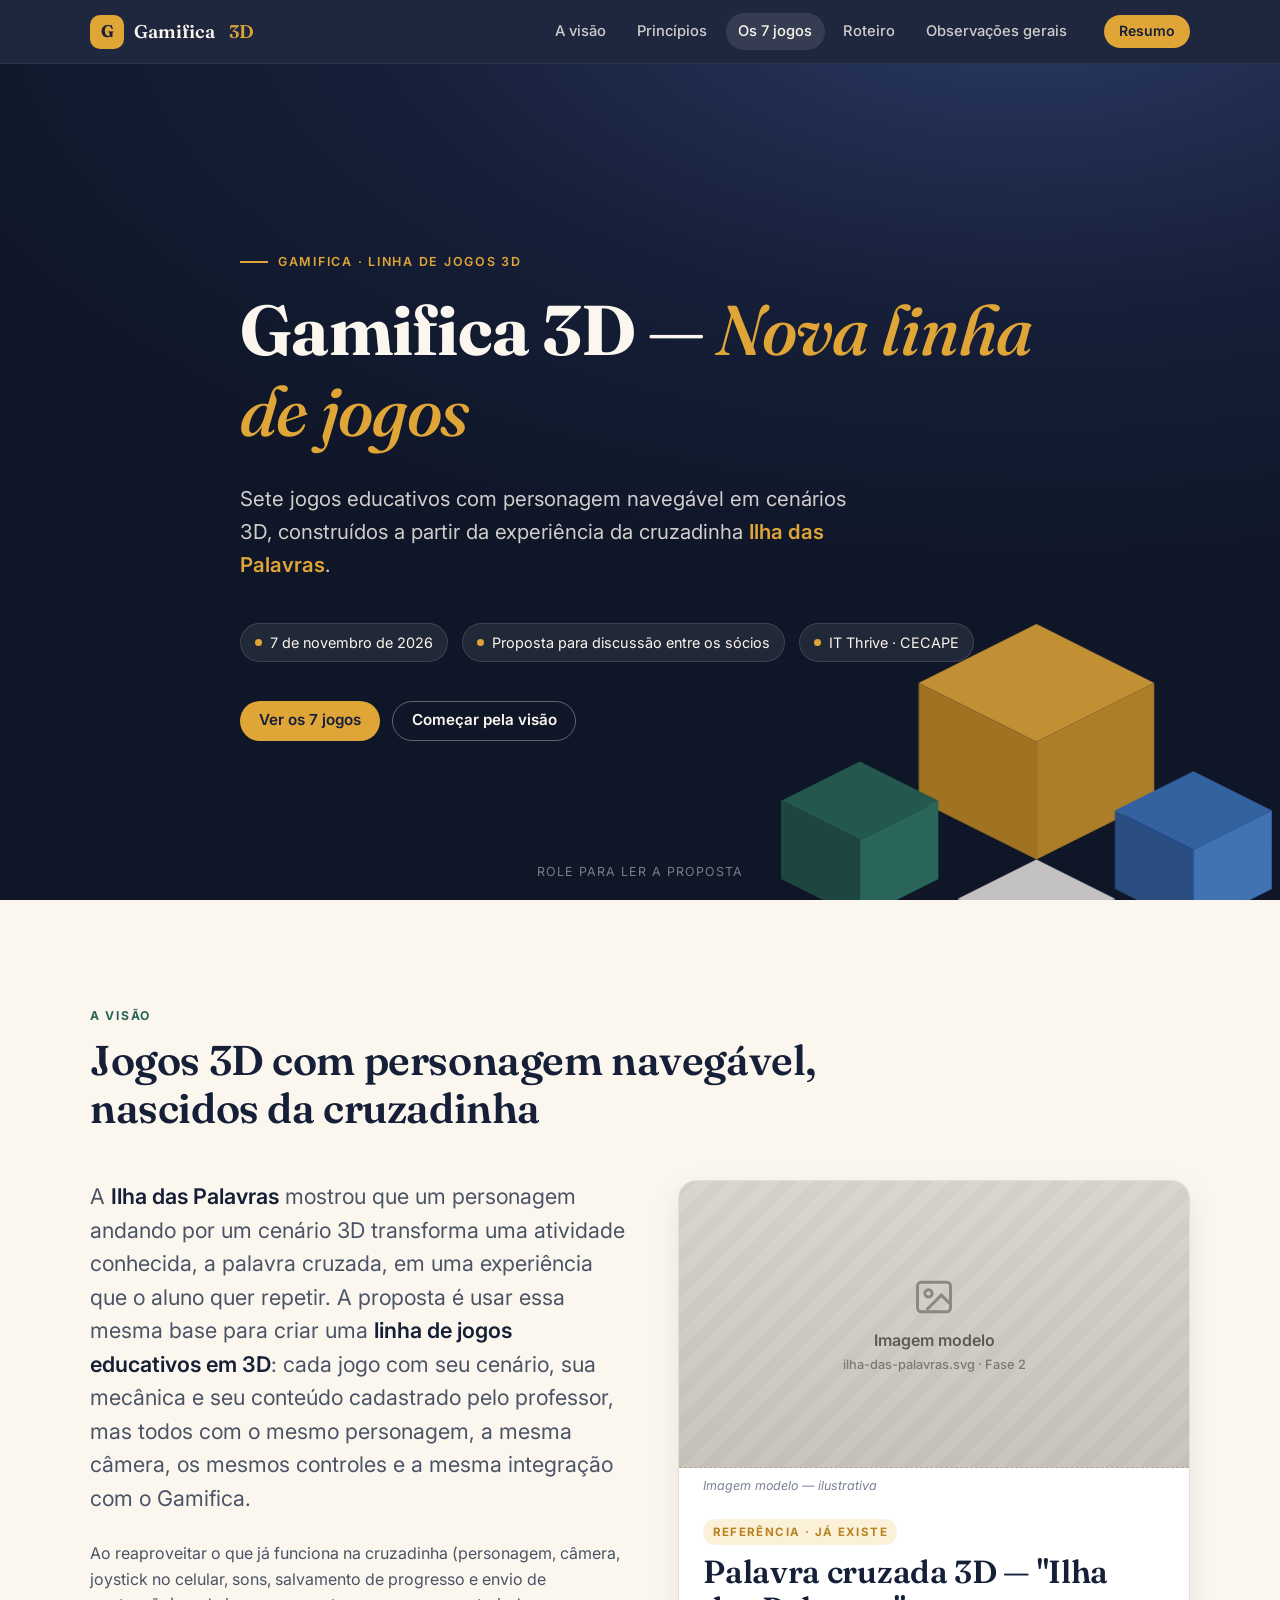
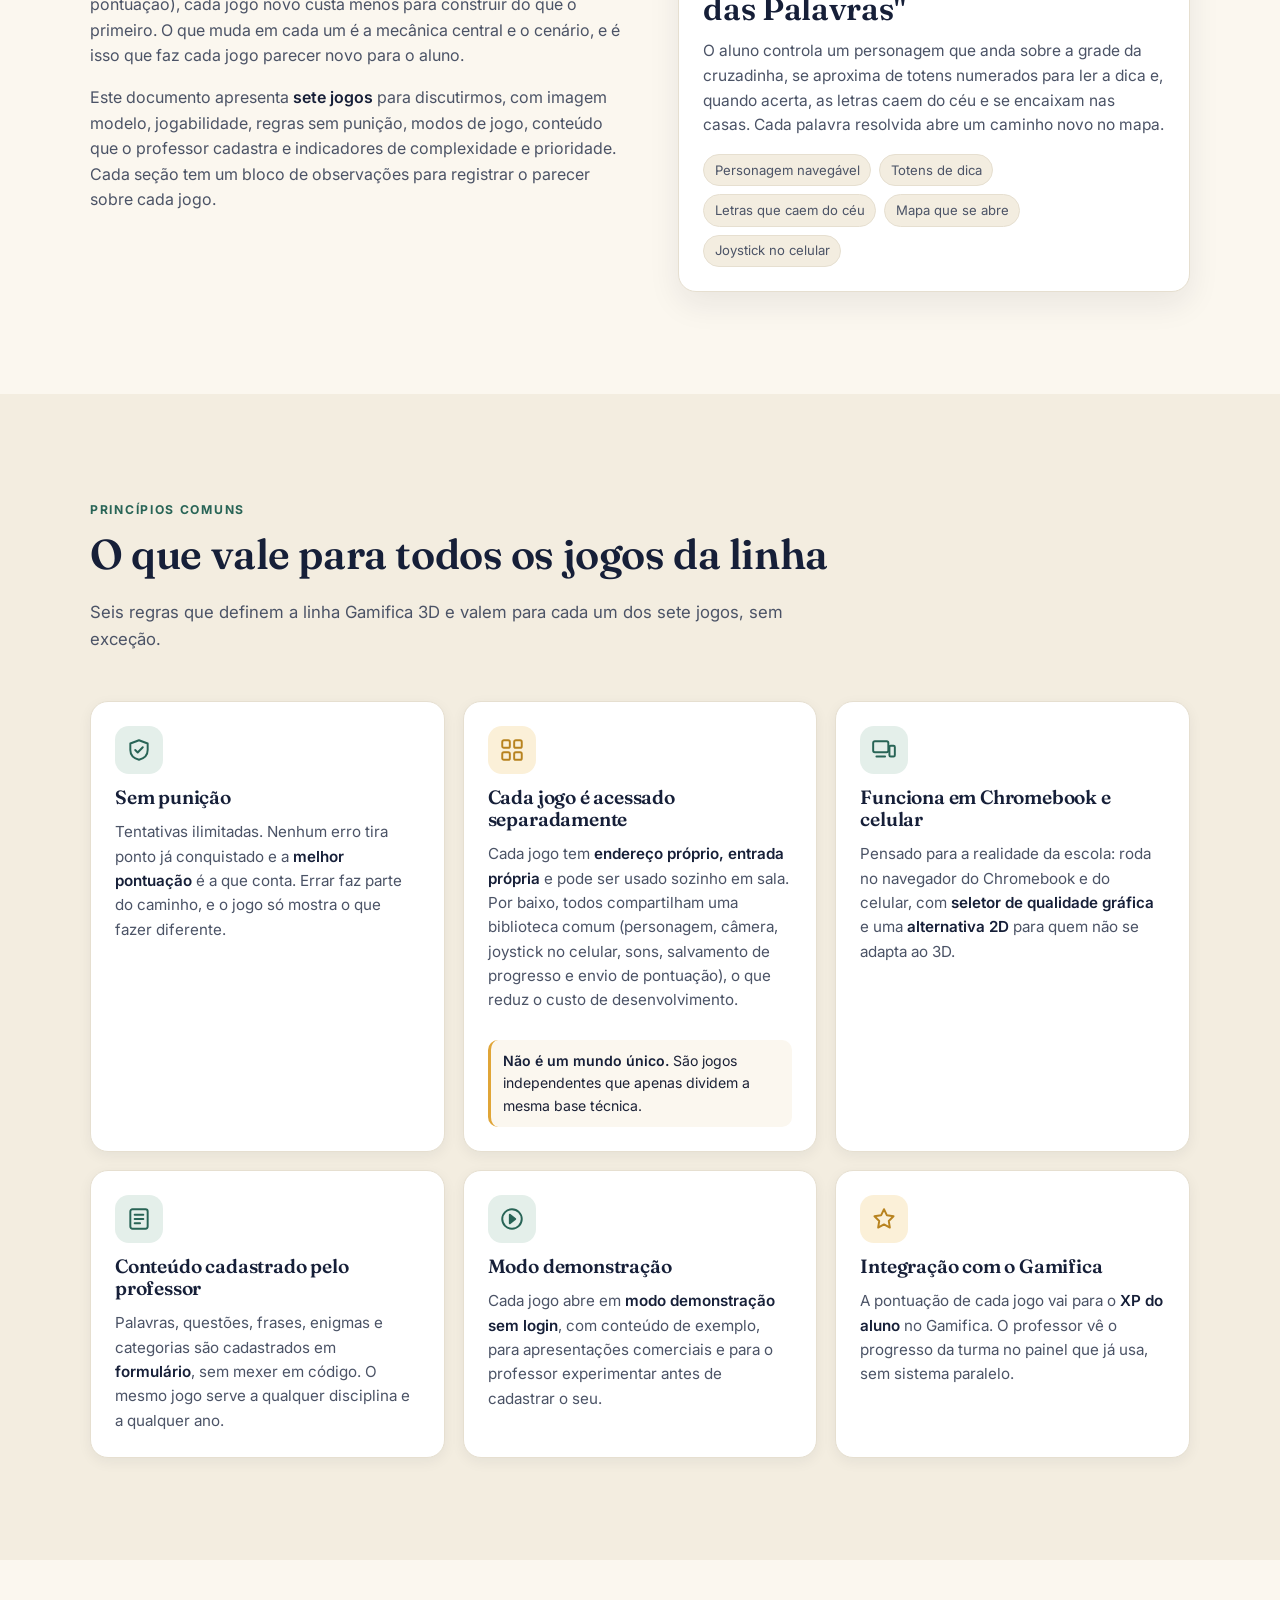
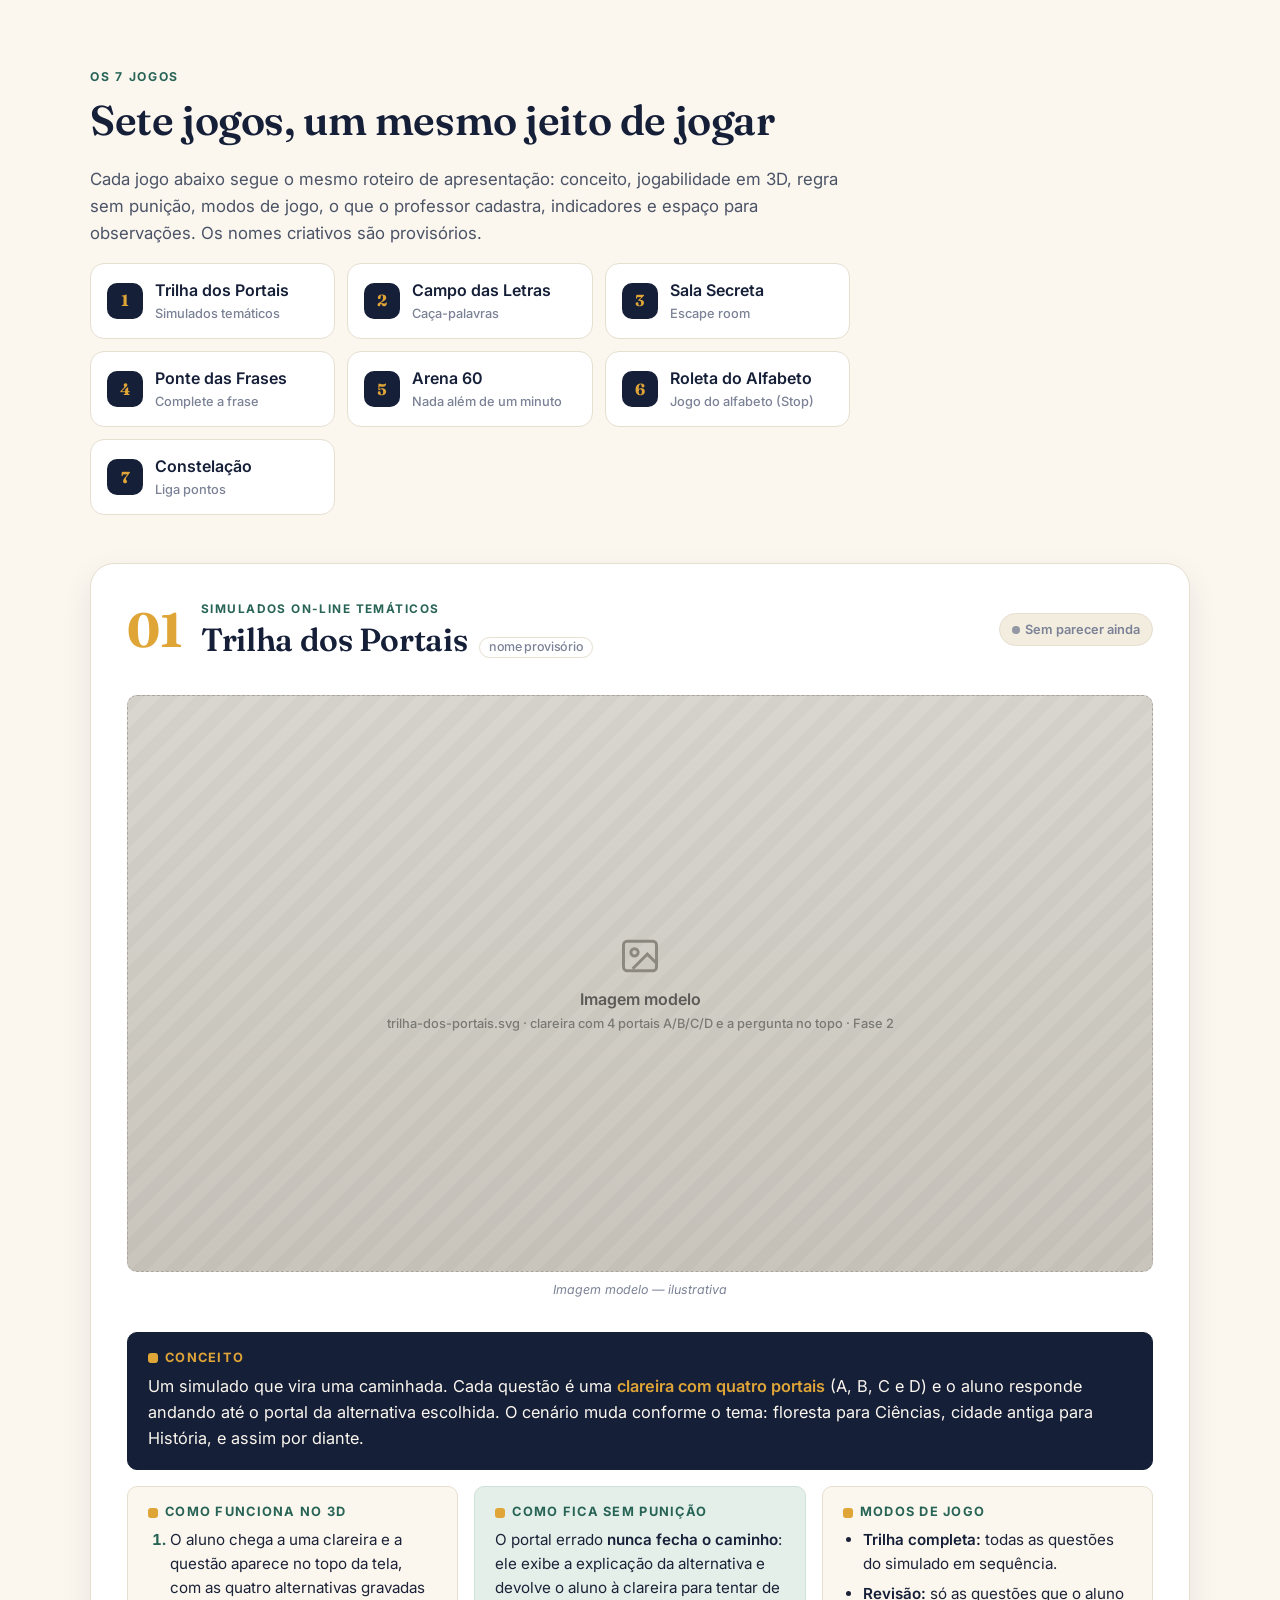
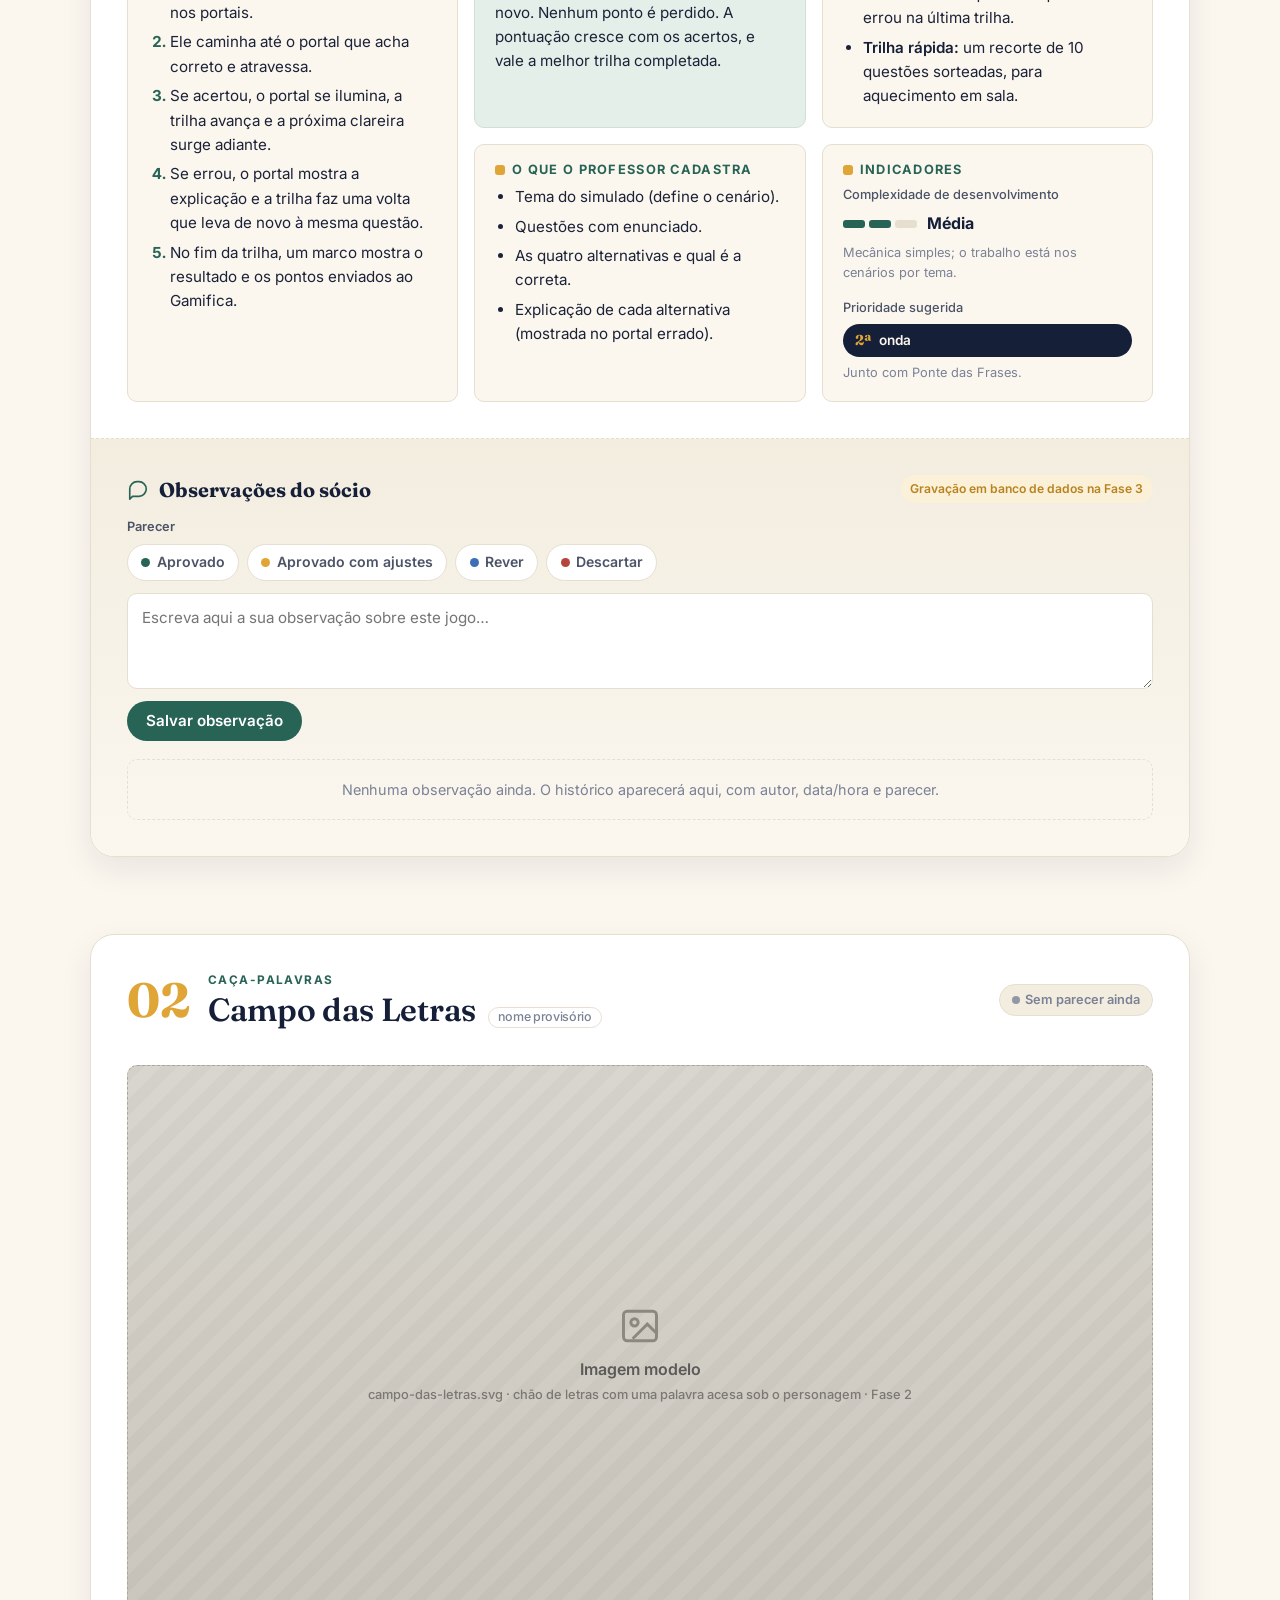
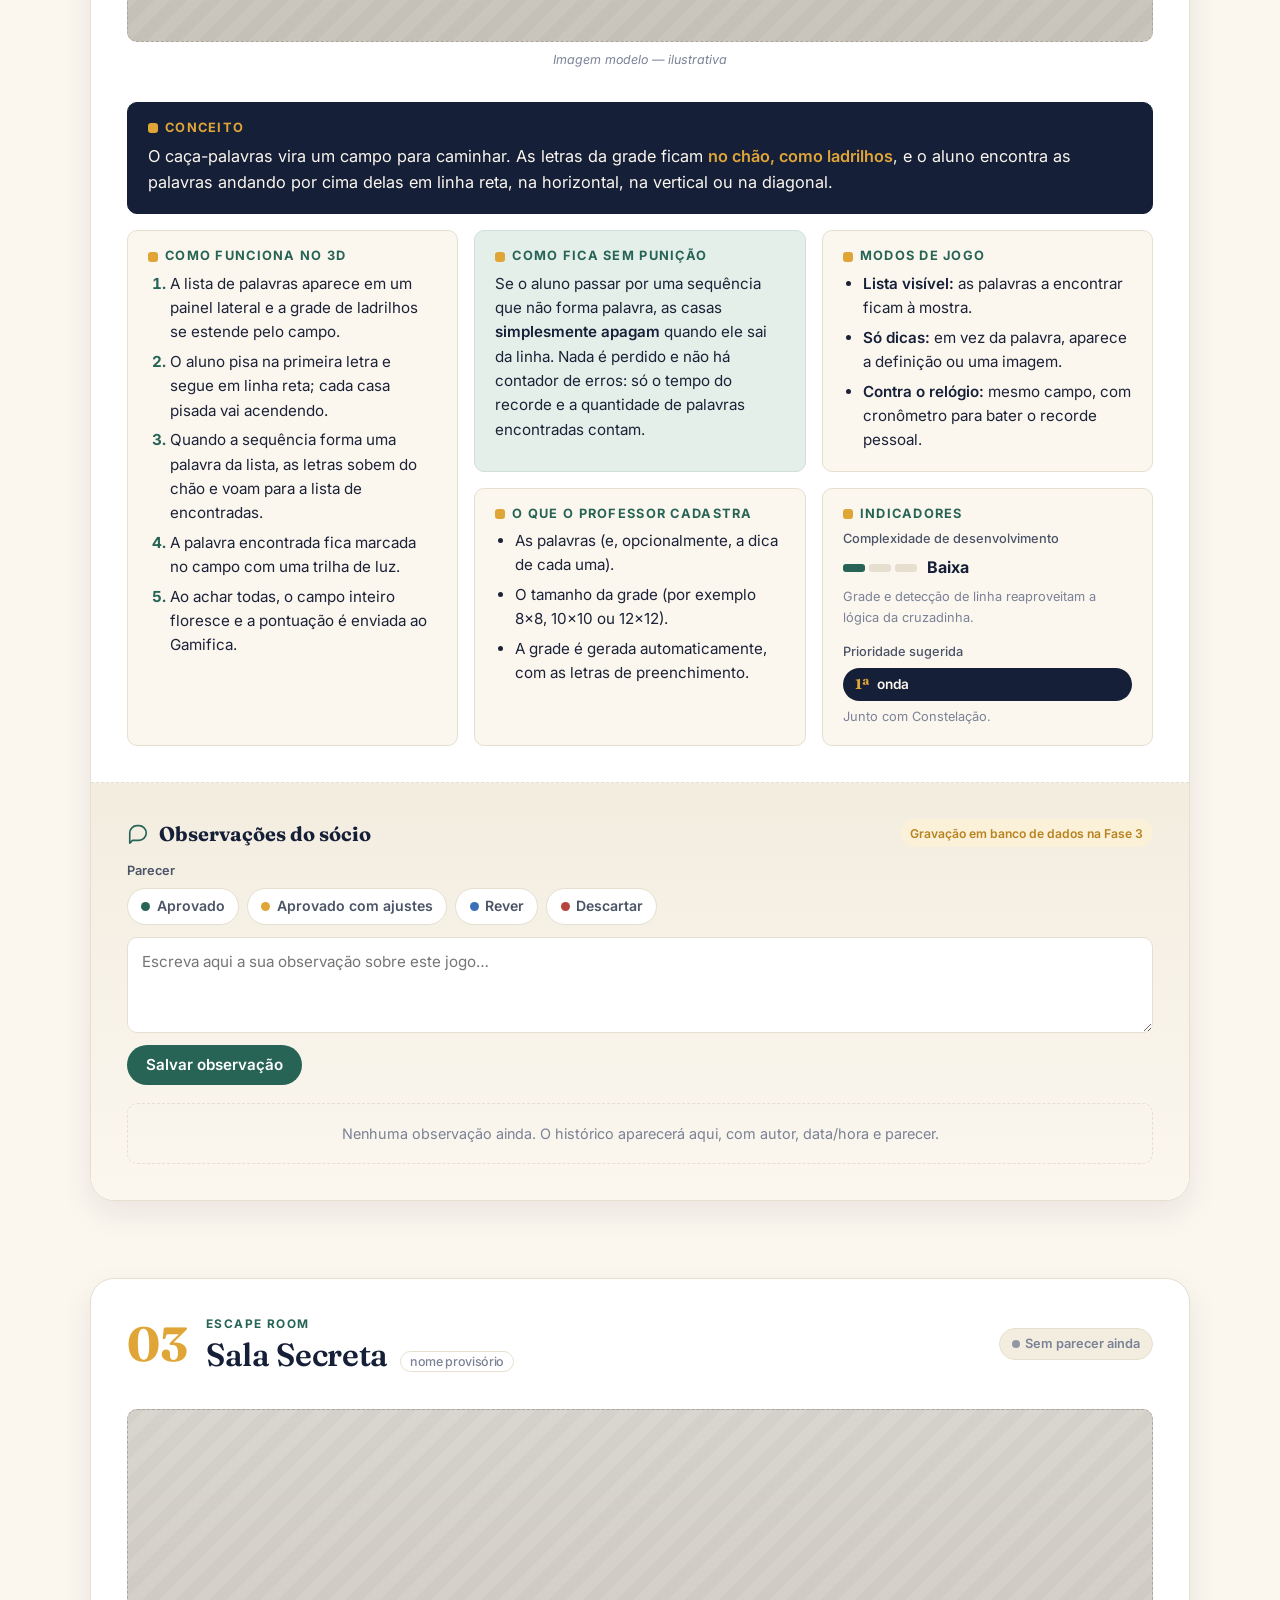
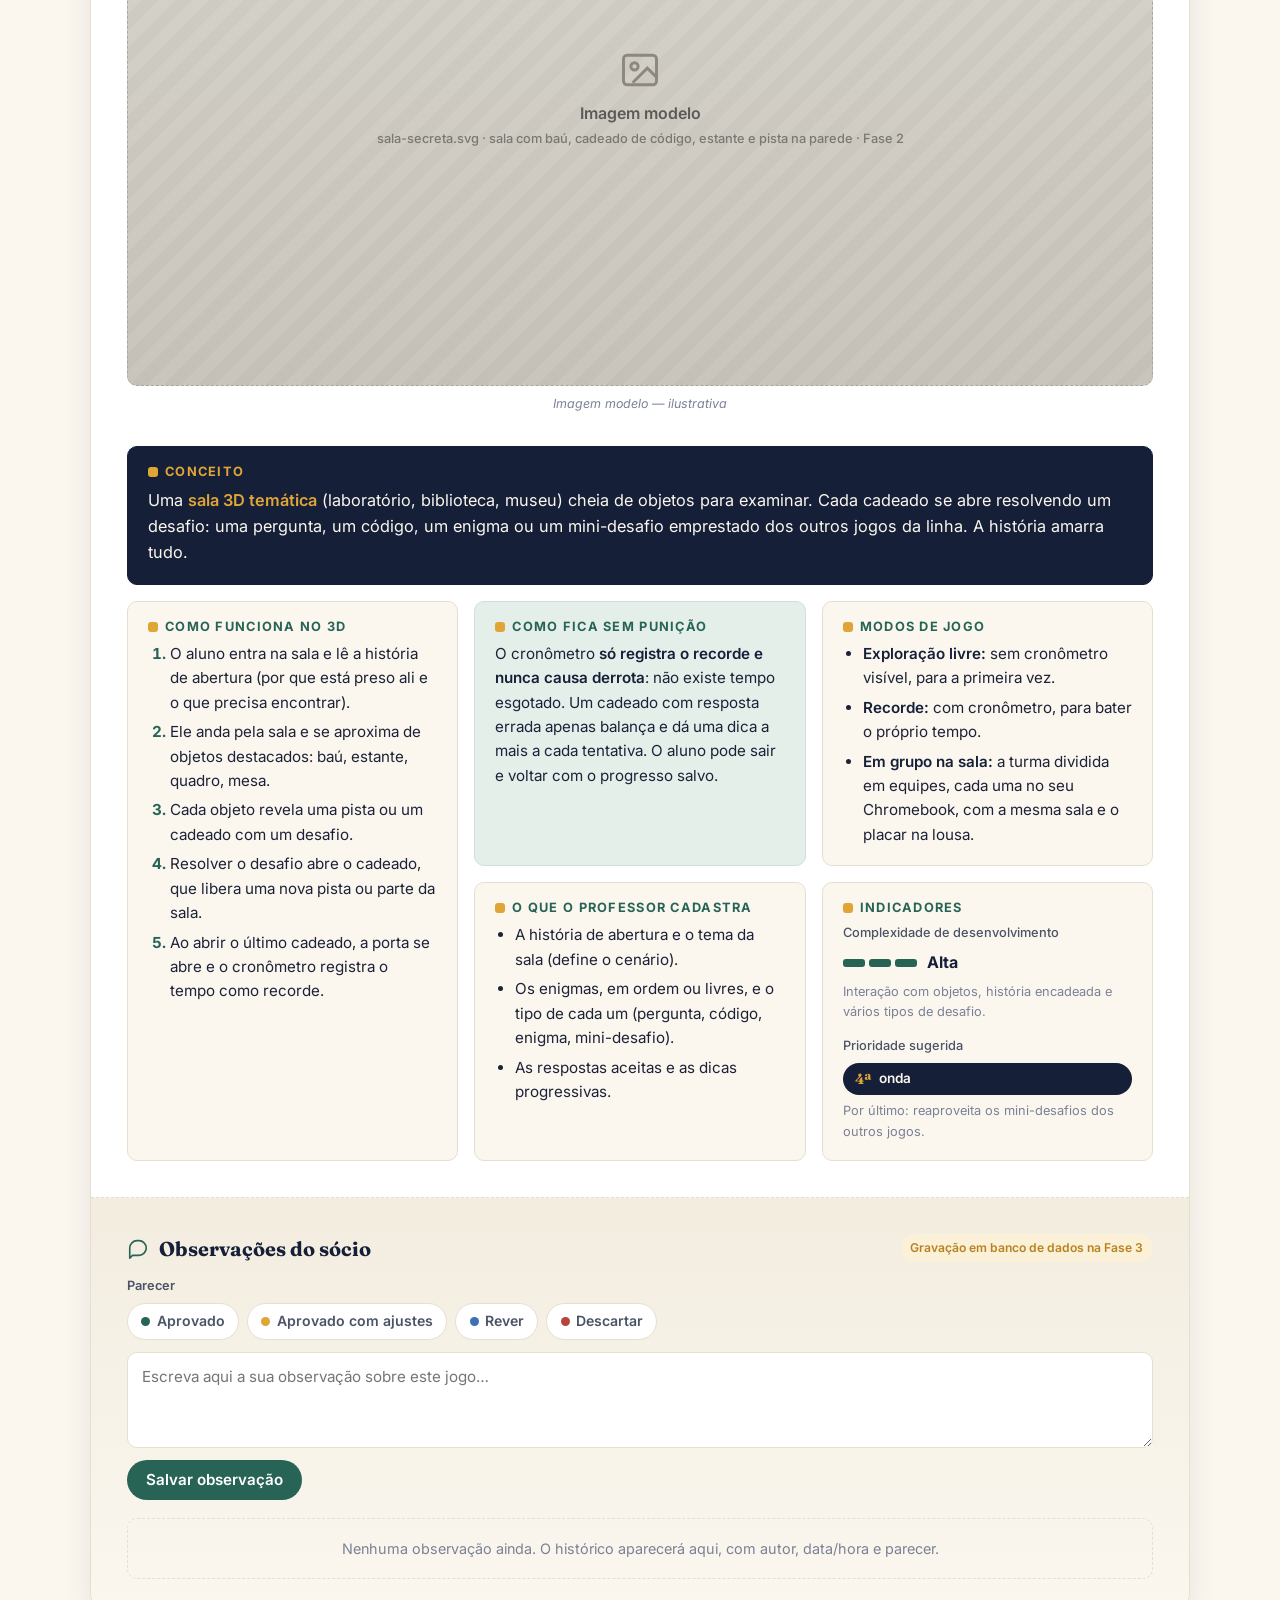
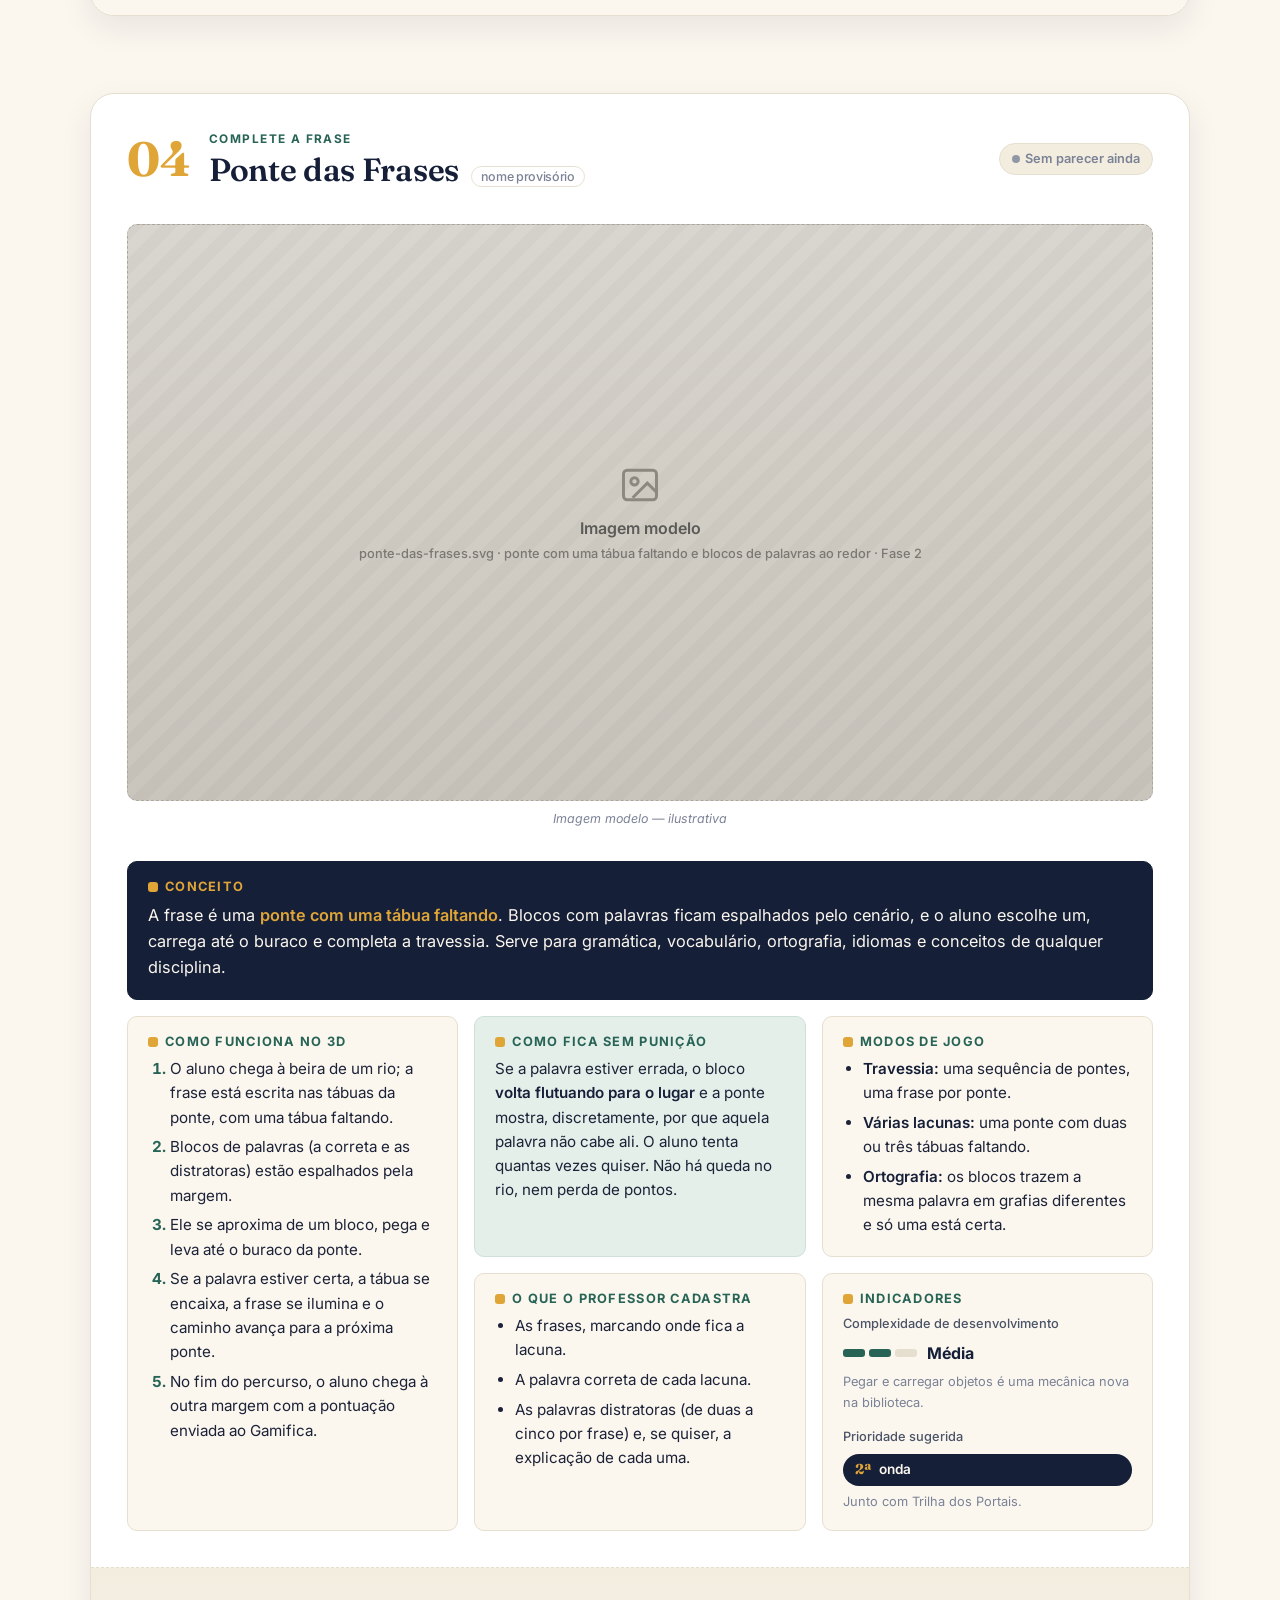
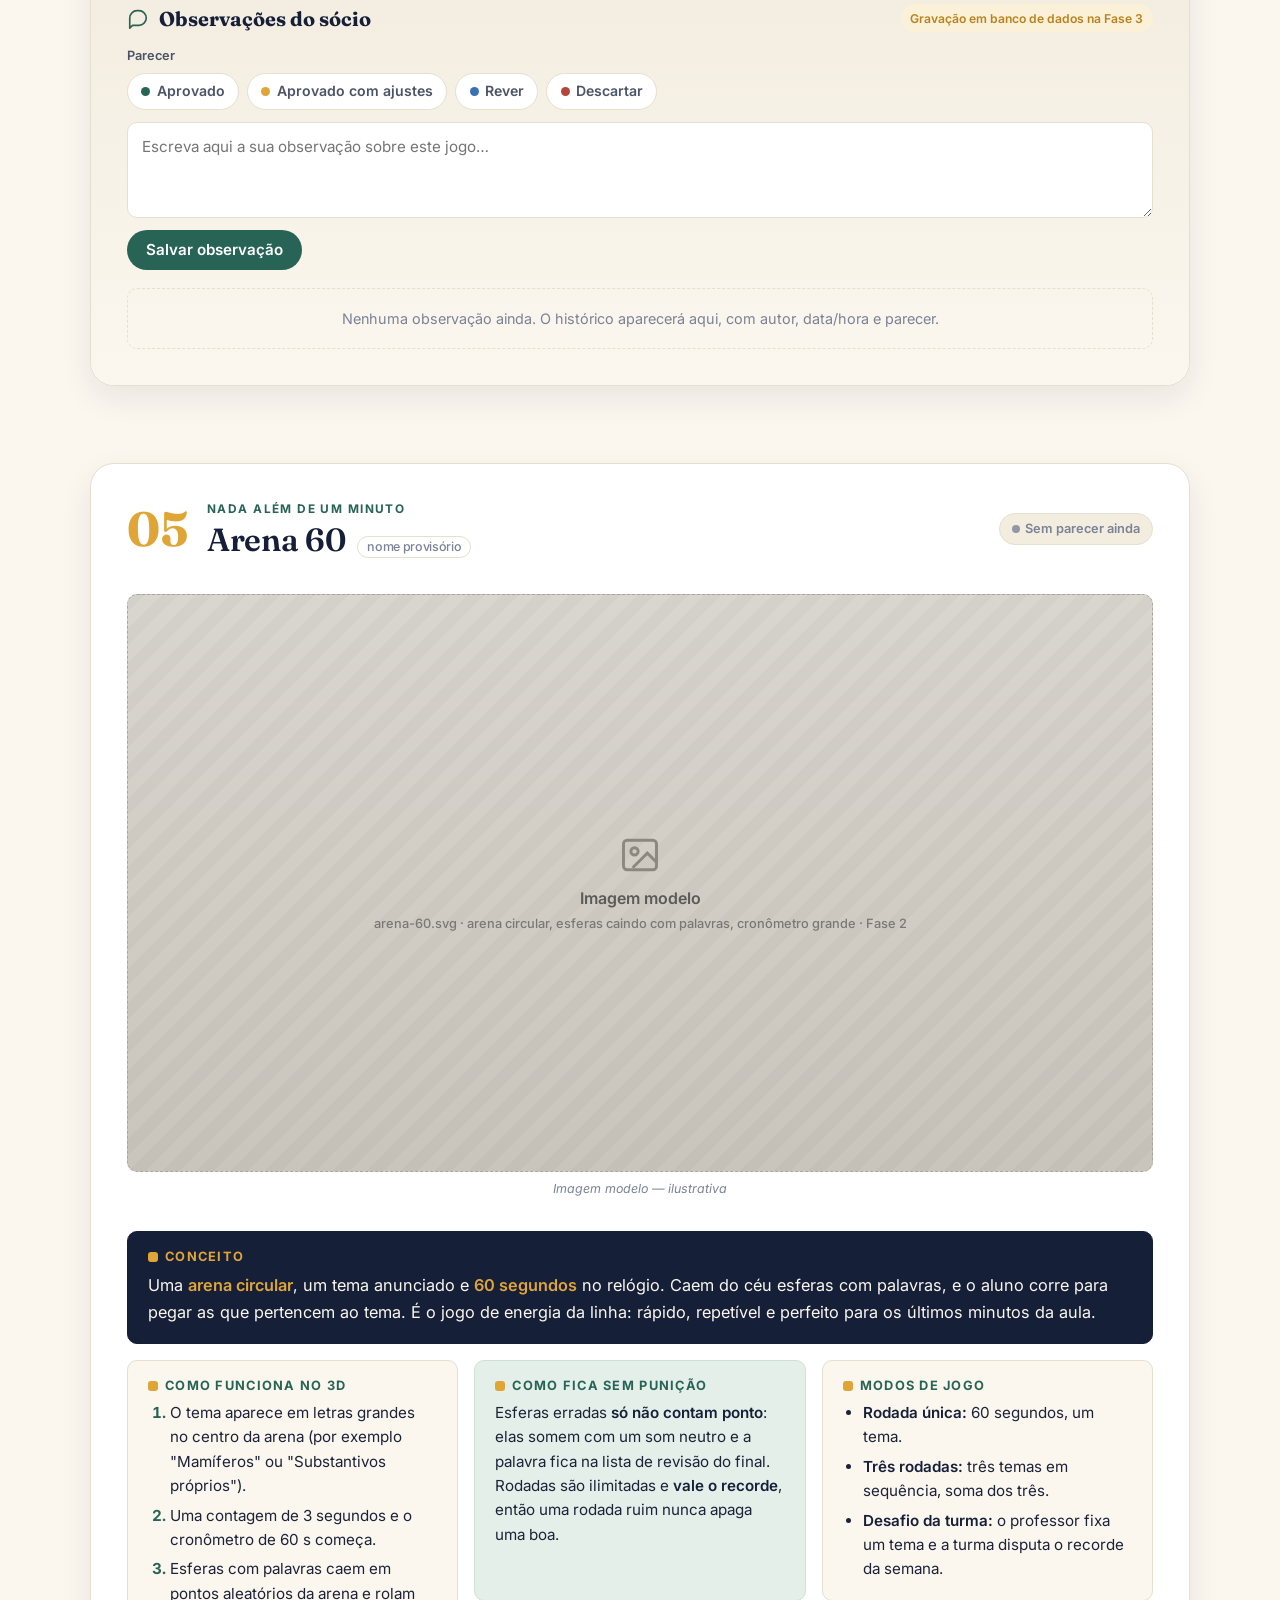
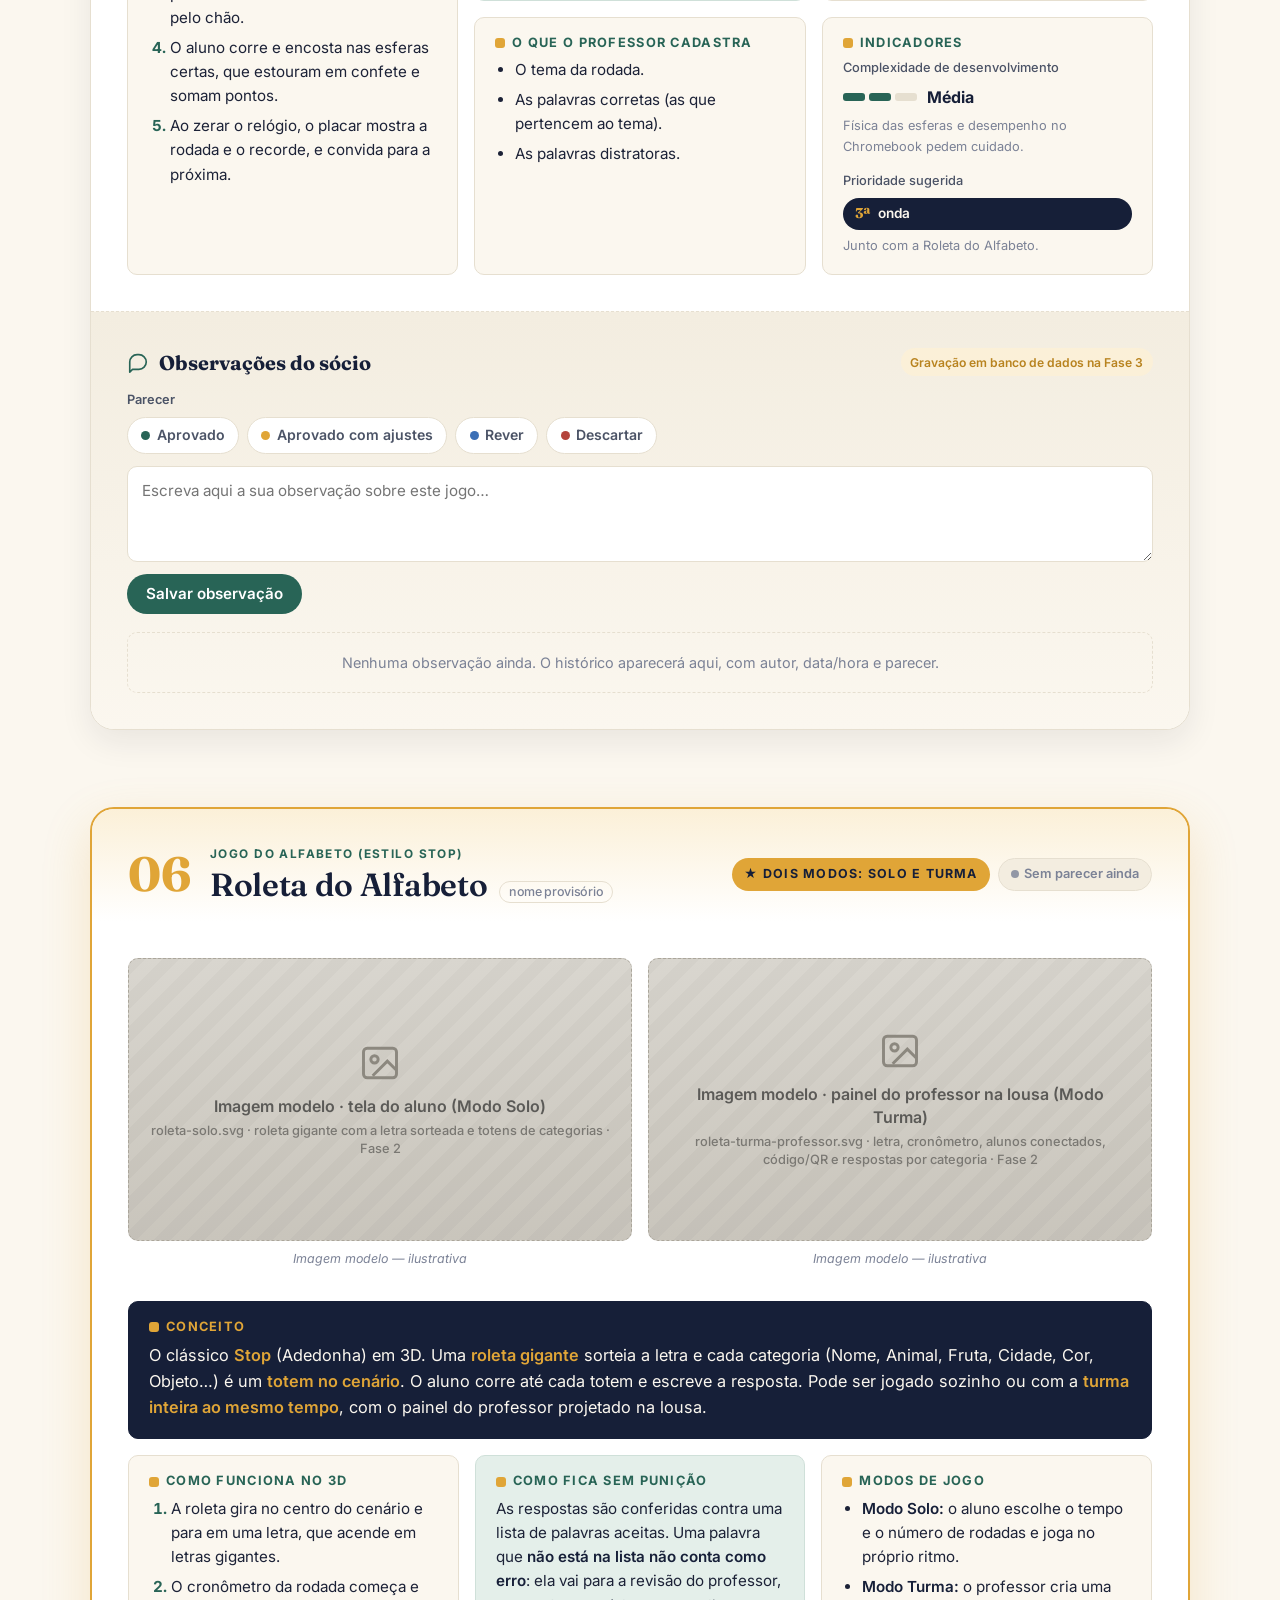
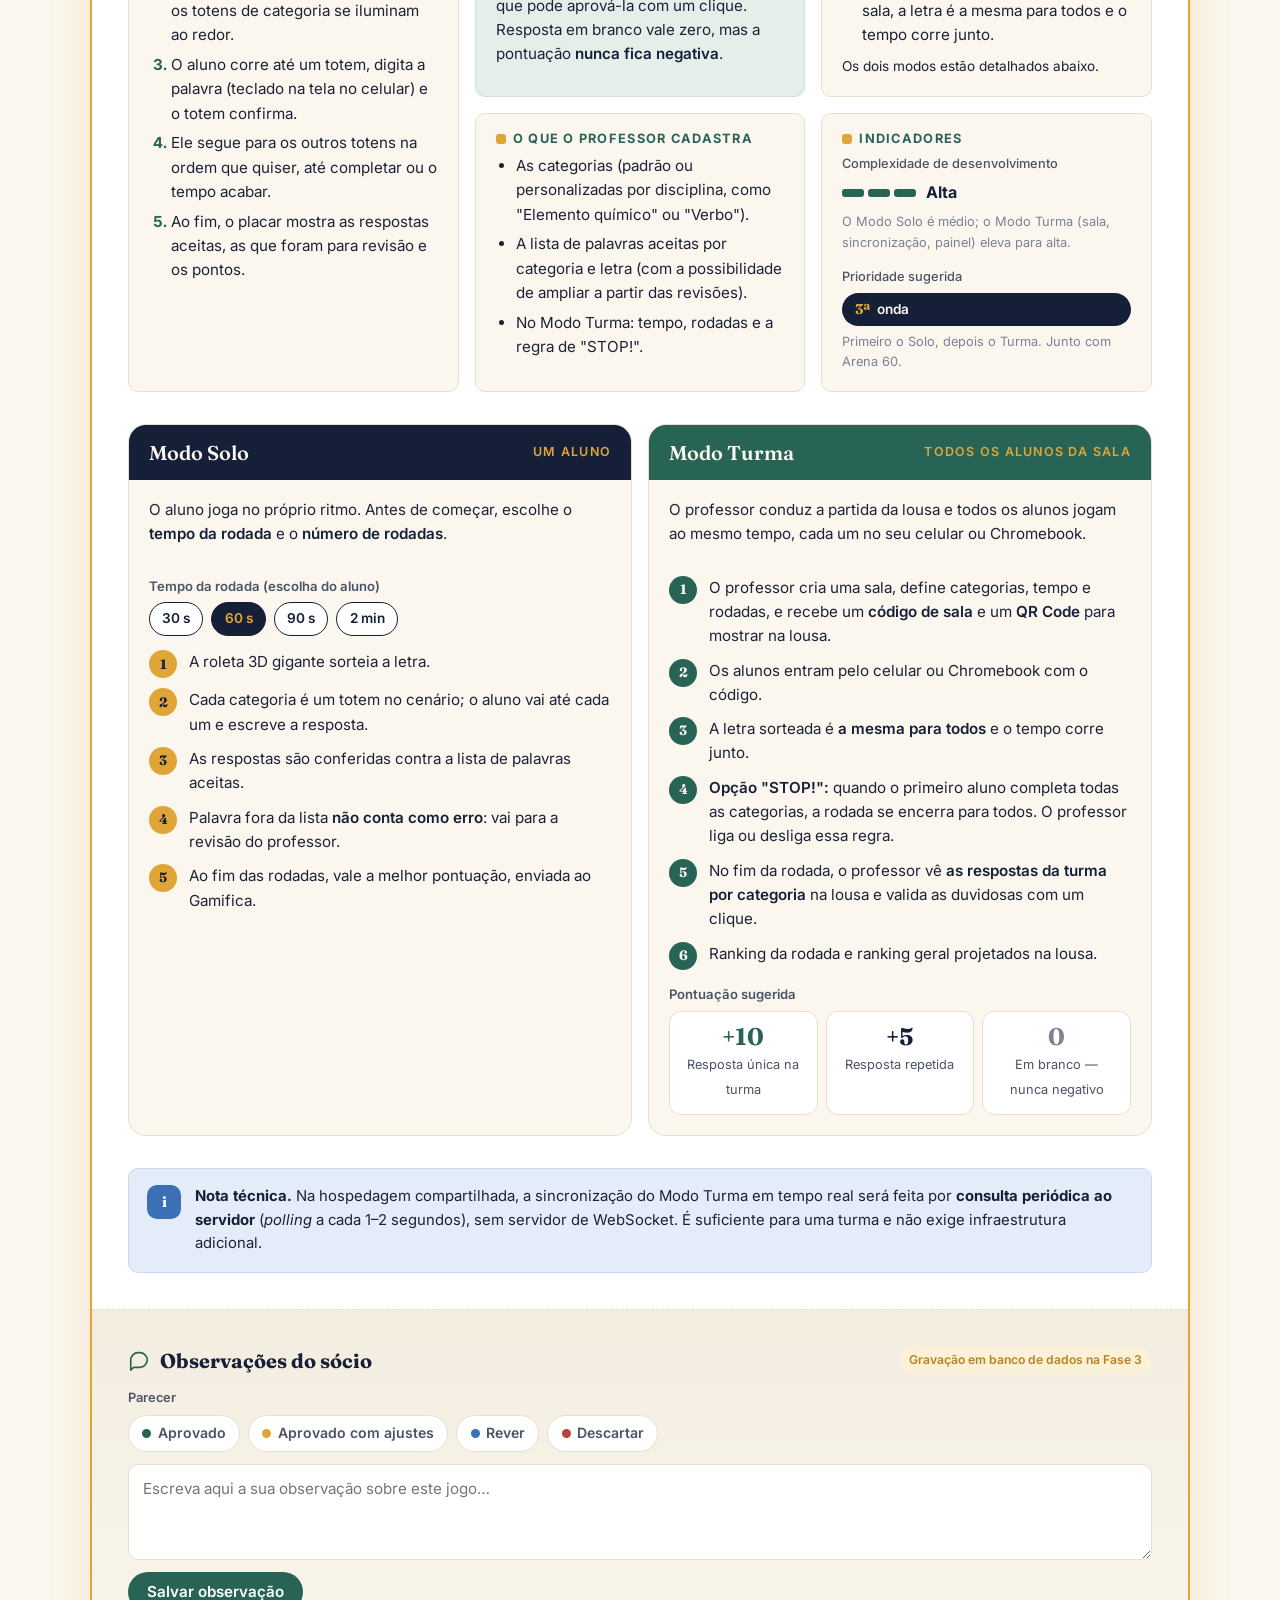
==== proposta-jogos/index.html @ 5f41d600 "Fase 1: estrutura e conteúdo da página de proposta Gamifica 3D Página estática completa (index.html," ====
<!DOCTYPE html>
<html lang="pt-BR">
<head>
  <meta charset="utf-8">
  <meta name="viewport" content="width=device-width, initial-scale=1">
  <meta name="robots" content="noindex, nofollow">
  <title>Gamifica 3D — Nova linha de jogos · Proposta</title>
  <meta name="description" content="Proposta de sete novos jogos educativos em 3D para o Gamifica, para discussão entre os sócios.">
  <link rel="preconnect" href="https://fonts.googleapis.com">
  <link rel="preconnect" href="https://fonts.gstatic.com" crossorigin>
  <link href="https://fonts.googleapis.com/css2?family=Fraunces:ital,opsz,wght@0,9..144,500;0,9..144,600;0,9..144,700;1,9..144,500&family=Inter:wght@400;500;600;700&display=swap" rel="stylesheet">
  <link rel="stylesheet" href="css/estilo.css">
</head>
<body>

<!-- ============================== BARRA SUPERIOR ============================== -->
<header class="topo">
  <div class="container topo__inner">
    <a class="marca" href="#capa"><span class="marca__logo">G</span>Gamifica&nbsp;<span class="marca__3d">3D</span></a>
    <nav class="nav" id="nav" aria-label="Seções da proposta">
      <a href="#visao">A visão</a>
      <a href="#principios">Princípios</a>
      <a href="#jogos">Os 7 jogos</a>
      <a href="#roteiro">Roteiro</a>
      <a href="#geral">Observações gerais</a>
    </nav>
    <button class="btn btn--ouro" type="button" data-fase="4" title="Painel resumo — chega na Fase 4">Resumo</button>
    <button class="nav-toggle" type="button" aria-label="Abrir menu" aria-expanded="false" aria-controls="nav">☰</button>
  </div>
</header>

<main>

<!-- ============================== 1. CAPA ============================== -->
<section class="capa" id="capa">
  <div class="container capa__inner">
    <p class="capa__kicker">Gamifica · Linha de jogos 3D</p>
    <h1>Gamifica 3D — <em>Nova linha de jogos</em></h1>
    <p class="capa__sub">Sete jogos educativos com personagem navegável em cenários 3D, construídos a partir da experiência da cruzadinha <strong>Ilha das Palavras</strong>.</p>
    <div class="capa__meta">
      <span>7 de novembro de 2026</span>
      <span>Proposta para discussão entre os sócios</span>
      <span>IT Thrive · CECAPE</span>
    </div>
    <div class="capa__acoes">
      <a class="btn btn--ouro" href="#jogos">Ver os 7 jogos</a>
      <a class="btn btn--fantasma" href="#visao">Começar pela visão</a>
    </div>
  </div>

  <!-- Decoração isométrica (low-poly) -->
  <svg class="capa__deco" viewBox="0 0 600 420" aria-hidden="true">
    <g opacity=".95">
      <polygon points="300,60 420,120 300,180 180,120" fill="#E0A537"/>
      <polygon points="180,120 300,180 300,300 180,240" fill="#B8831F"/>
      <polygon points="300,180 420,120 420,240 300,300" fill="#C9902A"/>
      <polygon points="120,200 200,240 120,280 40,240" fill="#286456"/>
      <polygon points="40,240 120,280 120,360 40,320" fill="#1F4F44"/>
      <polygon points="120,280 200,240 200,320 120,360" fill="#2E7363"/>
      <polygon points="460,210 540,250 460,290 380,250" fill="#3B6FB6"/>
      <polygon points="380,250 460,290 460,370 380,330" fill="#2E5790"/>
      <polygon points="460,290 540,250 540,330 460,370" fill="#4A82CB"/>
      <polygon points="300,300 380,340 300,380 220,340" fill="#FBF7EF" opacity=".9"/>
      <polygon points="220,340 300,380 300,420 220,380" fill="#D9D2C2" opacity=".9"/>
      <polygon points="300,380 380,340 380,380 300,420" fill="#EDE6D6" opacity=".9"/>
    </g>
  </svg>
  <p class="capa__rodape">Role para ler a proposta</p>
</section>

<!-- ============================== 2. A VISÃO ============================== -->
<section class="secao" id="visao">
  <div class="container">
    <div class="secao__cab">
      <span class="kicker">A visão</span>
      <h2>Jogos 3D com personagem navegável, nascidos da cruzadinha</h2>
    </div>
    <div class="visao">
      <div class="visao__texto">
        <p class="lead">A <strong>Ilha das Palavras</strong> mostrou que um personagem andando por um cenário 3D transforma uma atividade conhecida, a palavra cruzada, em uma experiência que o aluno quer repetir. A proposta é usar essa mesma base para criar uma <strong>linha de jogos educativos em 3D</strong>: cada jogo com seu cenário, sua mecânica e seu conteúdo cadastrado pelo professor, mas todos com o mesmo personagem, a mesma câmera, os mesmos controles e a mesma integração com o Gamifica.</p>
        <p>Ao reaproveitar o que já funciona na cruzadinha (personagem, câmera, joystick no celular, sons, salvamento de progresso e envio de pontuação), cada jogo novo custa menos para construir do que o primeiro. O que muda em cada um é a mecânica central e o cenário, e é isso que faz cada jogo parecer novo para o aluno.</p>
        <p>Este documento apresenta <strong>sete jogos</strong> para discutirmos, com imagem modelo, jogabilidade, regras sem punição, modos de jogo, conteúdo que o professor cadastra e indicadores de complexidade e prioridade. Cada seção tem um bloco de observações para registrar o parecer sobre cada jogo.</p>
      </div>

      <!-- Card de referência: Ilha das Palavras -->
      <article class="card-ref" id="ilha-das-palavras">
        <figure class="modelo">
          <div class="modelo__placeholder" data-img="ilha-das-palavras.svg">
            <span>
              <svg class="ico" viewBox="0 0 24 24" fill="none" stroke="currentColor" stroke-width="1.6" aria-hidden="true"><rect x="3" y="4" width="18" height="16" rx="2"/><circle cx="9" cy="10" r="2"/><path d="m21 16-5-5-8 8"/></svg>
              Imagem modelo
              <small>ilha-das-palavras.svg · Fase 2</small>
            </span>
          </div>
          <figcaption>Imagem modelo — ilustrativa</figcaption>
        </figure>
        <div class="card-ref__corpo">
          <span class="card-ref__tag">Referência · já existe</span>
          <h3>Palavra cruzada 3D — "Ilha das Palavras"</h3>
          <p>O aluno controla um personagem que anda sobre a grade da cruzadinha, se aproxima de totens numerados para ler a dica e, quando acerta, as letras caem do céu e se encaixam nas casas. Cada palavra resolvida abre um caminho novo no mapa.</p>
          <div class="card-ref__lista">
            <span>Personagem navegável</span>
            <span>Totens de dica</span>
            <span>Letras que caem do céu</span>
            <span>Mapa que se abre</span>
            <span>Joystick no celular</span>
          </div>
        </div>
      </article>
    </div>
  </div>
</section>

<!-- ============================== 3. PRINCÍPIOS COMUNS ============================== -->
<section class="secao secao--papel2" id="principios">
  <div class="container">
    <div class="secao__cab">
      <span class="kicker">Princípios comuns</span>
      <h2>O que vale para todos os jogos da linha</h2>
      <p>Seis regras que definem a linha Gamifica 3D e valem para cada um dos sete jogos, sem exceção.</p>
    </div>
    <div class="principios">

      <article class="principio">
        <div class="principio__ico">
          <svg viewBox="0 0 24 24" fill="none" stroke="currentColor" stroke-width="1.8" stroke-linecap="round" stroke-linejoin="round" aria-hidden="true"><path d="M12 3 4 6v6c0 4.5 3.4 7.8 8 9 4.6-1.2 8-4.5 8-9V6l-8-3Z"/><path d="m8.5 12 2.3 2.3L15.5 9.5"/></svg>
        </div>
        <h3>Sem punição</h3>
        <p>Tentativas ilimitadas. Nenhum erro tira ponto já conquistado e a <strong>melhor pontuação</strong> é a que conta. Errar faz parte do caminho, e o jogo só mostra o que fazer diferente.</p>
      </article>

      <article class="principio principio--ouro">
        <div class="principio__ico">
          <svg viewBox="0 0 24 24" fill="none" stroke="currentColor" stroke-width="1.8" stroke-linecap="round" stroke-linejoin="round" aria-hidden="true"><rect x="3" y="3" width="7" height="7" rx="1.5"/><rect x="14" y="3" width="7" height="7" rx="1.5"/><rect x="3" y="14" width="7" height="7" rx="1.5"/><rect x="14" y="14" width="7" height="7" rx="1.5"/></svg>
        </div>
        <h3>Cada jogo é acessado separadamente</h3>
        <p>Cada jogo tem <strong>endereço próprio, entrada própria</strong> e pode ser usado sozinho em sala. Por baixo, todos compartilham uma biblioteca comum (personagem, câmera, joystick no celular, sons, salvamento de progresso e envio de pontuação), o que reduz o custo de desenvolvimento.</p>
        <p class="nota"><strong>Não é um mundo único.</strong> São jogos independentes que apenas dividem a mesma base técnica.</p>
      </article>

      <article class="principio">
        <div class="principio__ico">
          <svg viewBox="0 0 24 24" fill="none" stroke="currentColor" stroke-width="1.8" stroke-linecap="round" stroke-linejoin="round" aria-hidden="true"><rect x="2" y="4" width="14" height="10" rx="1.5"/><path d="M5 18h8"/><rect x="17" y="8" width="5" height="10" rx="1.2"/></svg>
        </div>
        <h3>Funciona em Chromebook e celular</h3>
        <p>Pensado para a realidade da escola: roda no navegador do Chromebook e do celular, com <strong>seletor de qualidade gráfica</strong> e uma <strong>alternativa 2D</strong> para quem não se adapta ao 3D.</p>
      </article>

      <article class="principio">
        <div class="principio__ico">
          <svg viewBox="0 0 24 24" fill="none" stroke="currentColor" stroke-width="1.8" stroke-linecap="round" stroke-linejoin="round" aria-hidden="true"><rect x="4" y="3" width="16" height="18" rx="2"/><path d="M8 8h8M8 12h8M8 16h5"/></svg>
        </div>
        <h3>Conteúdo cadastrado pelo professor</h3>
        <p>Palavras, questões, frases, enigmas e categorias são cadastrados em <strong>formulário</strong>, sem mexer em código. O mesmo jogo serve a qualquer disciplina e a qualquer ano.</p>
      </article>

      <article class="principio">
        <div class="principio__ico">
          <svg viewBox="0 0 24 24" fill="none" stroke="currentColor" stroke-width="1.8" stroke-linecap="round" stroke-linejoin="round" aria-hidden="true"><circle cx="12" cy="12" r="9"/><path d="m10 8 5 4-5 4V8Z" fill="currentColor"/></svg>
        </div>
        <h3>Modo demonstração</h3>
        <p>Cada jogo abre em <strong>modo demonstração sem login</strong>, com conteúdo de exemplo, para apresentações comerciais e para o professor experimentar antes de cadastrar o seu.</p>
      </article>

      <article class="principio principio--ouro">
        <div class="principio__ico">
          <svg viewBox="0 0 24 24" fill="none" stroke="currentColor" stroke-width="1.8" stroke-linecap="round" stroke-linejoin="round" aria-hidden="true"><path d="m12 3 2.7 5.6 6.1.9-4.4 4.3 1 6.1L12 17l-5.4 2.9 1-6.1L3.2 9.5l6.1-.9L12 3Z"/></svg>
        </div>
        <h3>Integração com o Gamifica</h3>
        <p>A pontuação de cada jogo vai para o <strong>XP do aluno</strong> no Gamifica. O professor vê o progresso da turma no painel que já usa, sem sistema paralelo.</p>
      </article>

    </div>
  </div>
</section>

<!-- ============================== 4. OS 7 JOGOS ============================== -->
<section class="secao jogos" id="jogos">
  <div class="container">
    <div class="secao__cab">
      <span class="kicker">Os 7 jogos</span>
      <h2>Sete jogos, um mesmo jeito de jogar</h2>
      <p>Cada jogo abaixo segue o mesmo roteiro de apresentação: conceito, jogabilidade em 3D, regra sem punição, modos de jogo, o que o professor cadastra, indicadores e espaço para observações. Os nomes criativos são provisórios.</p>
      <nav class="indice" aria-label="Ir para um jogo">
        <a href="#trilha-dos-portais"><span class="indice__num">1</span><span>Trilha dos Portais<small>Simulados temáticos</small></span></a>
        <a href="#campo-das-letras"><span class="indice__num">2</span><span>Campo das Letras<small>Caça-palavras</small></span></a>
        <a href="#sala-secreta"><span class="indice__num">3</span><span>Sala Secreta<small>Escape room</small></span></a>
        <a href="#ponte-das-frases"><span class="indice__num">4</span><span>Ponte das Frases<small>Complete a frase</small></span></a>
        <a href="#arena-60"><span class="indice__num">5</span><span>Arena 60<small>Nada além de um minuto</small></span></a>
        <a href="#roleta-do-alfabeto"><span class="indice__num">6</span><span>Roleta do Alfabeto<small>Jogo do alfabeto (Stop)</small></span></a>
        <a href="#constelacao"><span class="indice__num">7</span><span>Constelação<small>Liga pontos</small></span></a>
      </nav>
    </div>

    <!-- ---------------- JOGO 1 ---------------- -->
    <article class="jogo" id="trilha-dos-portais" data-slug="trilha-dos-portais">
      <header class="jogo__topo">
        <span class="jogo__num">01</span>
        <div>
          <p class="jogo__tipo">Simulados on-line temáticos</p>
          <h3 class="jogo__nome">Trilha dos Portais <span class="jogo__prov">nome provisório</span></h3>
        </div>
        <div class="jogo__selos"><span class="selo selo--vazio">Sem parecer ainda</span></div>
      </header>
      <div class="jogo__corpo">
        <figure class="modelo">
          <div class="modelo__placeholder" data-img="trilha-dos-portais.svg">
            <span>
              <svg class="ico" viewBox="0 0 24 24" fill="none" stroke="currentColor" stroke-width="1.6" aria-hidden="true"><rect x="3" y="4" width="18" height="16" rx="2"/><circle cx="9" cy="10" r="2"/><path d="m21 16-5-5-8 8"/></svg>
              Imagem modelo
              <small>trilha-dos-portais.svg · clareira com 4 portais A/B/C/D e a pergunta no topo · Fase 2</small>
            </span>
          </div>
          <figcaption>Imagem modelo — ilustrativa</figcaption>
        </figure>

        <div class="jogo__grid">
          <div class="bloco bloco--conceito bloco--largo">
            <h4>Conceito</h4>
            <p>Um simulado que vira uma caminhada. Cada questão é uma <strong>clareira com quatro portais</strong> (A, B, C e D) e o aluno responde andando até o portal da alternativa escolhida. O cenário muda conforme o tema: floresta para Ciências, cidade antiga para História, e assim por diante.</p>
          </div>
          <div class="bloco bloco--funciona">
            <h4>Como funciona no 3D</h4>
            <ol>
              <li>O aluno chega a uma clareira e a questão aparece no topo da tela, com as quatro alternativas gravadas nos portais.</li>
              <li>Ele caminha até o portal que acha correto e atravessa.</li>
              <li>Se acertou, o portal se ilumina, a trilha avança e a próxima clareira surge adiante.</li>
              <li>Se errou, o portal mostra a explicação e a trilha faz uma volta que leva de novo à mesma questão.</li>
              <li>No fim da trilha, um marco mostra o resultado e os pontos enviados ao Gamifica.</li>
            </ol>
          </div>
          <div class="bloco bloco--sp">
            <h4>Como fica sem punição</h4>
            <p>O portal errado <strong>nunca fecha o caminho</strong>: ele exibe a explicação da alternativa e devolve o aluno à clareira para tentar de novo. Nenhum ponto é perdido. A pontuação cresce com os acertos, e vale a melhor trilha completada.</p>
          </div>
          <div class="bloco">
            <h4>Modos de jogo</h4>
            <ul>
              <li><strong>Trilha completa:</strong> todas as questões do simulado em sequência.</li>
              <li><strong>Revisão:</strong> só as questões que o aluno errou na última trilha.</li>
              <li><strong>Trilha rápida:</strong> um recorte de 10 questões sorteadas, para aquecimento em sala.</li>
            </ul>
          </div>
          <div class="bloco">
            <h4>O que o professor cadastra</h4>
            <ul>
              <li>Tema do simulado (define o cenário).</li>
              <li>Questões com enunciado.</li>
              <li>As quatro alternativas e qual é a correta.</li>
              <li>Explicação de cada alternativa (mostrada no portal errado).</li>
            </ul>
          </div>
          <div class="bloco">
            <h4>Indicadores</h4>
            <div class="indicadores">
              <div class="indicador">
                <span class="indicador__rotulo">Complexidade de desenvolvimento</span>
                <span class="indicador__valor"><span class="barras barras--2"><i></i><i></i><i></i></span> Média</span>
                <small>Mecânica simples; o trabalho está nos cenários por tema.</small>
              </div>
              <div class="indicador">
                <span class="indicador__rotulo">Prioridade sugerida</span>
                <span class="prioridade"><b>2ª</b> onda</span>
                <small>Junto com Ponte das Frases.</small>
              </div>
            </div>
          </div>
        </div>
      </div>

      <section class="obs" aria-label="Observações do sócio sobre Trilha dos Portais">
        <div class="obs__cab">
          <h4><svg viewBox="0 0 24 24" fill="none" stroke="currentColor" stroke-width="1.8" stroke-linecap="round" stroke-linejoin="round" aria-hidden="true"><path d="M21 12a8 8 0 0 1-8 8H6l-3 3V12a8 8 0 0 1 8-8h2a8 8 0 0 1 8 8Z"/></svg>Observações do sócio</h4>
          <span class="obs__fase">Gravação em banco de dados na Fase 3</span>
        </div>
        <form class="obs__form" data-fase="3">
          <fieldset class="parecer">
            <legend>Parecer</legend>
            <label data-v="aprovado"><input type="radio" name="parecer-1" value="aprovado">Aprovado</label>
            <label data-v="ajustes"><input type="radio" name="parecer-1" value="ajustes">Aprovado com ajustes</label>
            <label data-v="rever"><input type="radio" name="parecer-1" value="rever">Rever</label>
            <label data-v="descartar"><input type="radio" name="parecer-1" value="descartar">Descartar</label>
          </fieldset>
          <textarea placeholder="Escreva aqui a sua observação sobre este jogo…" aria-label="Observação"></textarea>
          <div class="obs__acoes">
            <button class="btn btn--primario" type="submit">Salvar observação</button>
            <span class="obs__status" aria-live="polite"></span>
          </div>
        </form>
        <div class="obs__historico">
          <p class="obs__vazio">Nenhuma observação ainda. O histórico aparecerá aqui, com autor, data/hora e parecer.</p>
        </div>
      </section>
    </article>

    <!-- ---------------- JOGO 2 ---------------- -->
    <article class="jogo" id="campo-das-letras" data-slug="campo-das-letras">
      <header class="jogo__topo">
        <span class="jogo__num">02</span>
        <div>
          <p class="jogo__tipo">Caça-palavras</p>
          <h3 class="jogo__nome">Campo das Letras <span class="jogo__prov">nome provisório</span></h3>
        </div>
        <div class="jogo__selos"><span class="selo selo--vazio">Sem parecer ainda</span></div>
      </header>
      <div class="jogo__corpo">
        <figure class="modelo">
          <div class="modelo__placeholder" data-img="campo-das-letras.svg">
            <span>
              <svg class="ico" viewBox="0 0 24 24" fill="none" stroke="currentColor" stroke-width="1.6" aria-hidden="true"><rect x="3" y="4" width="18" height="16" rx="2"/><circle cx="9" cy="10" r="2"/><path d="m21 16-5-5-8 8"/></svg>
              Imagem modelo
              <small>campo-das-letras.svg · chão de letras com uma palavra acesa sob o personagem · Fase 2</small>
            </span>
          </div>
          <figcaption>Imagem modelo — ilustrativa</figcaption>
        </figure>

        <div class="jogo__grid">
          <div class="bloco bloco--conceito bloco--largo">
            <h4>Conceito</h4>
            <p>O caça-palavras vira um campo para caminhar. As letras da grade ficam <strong>no chão, como ladrilhos</strong>, e o aluno encontra as palavras andando por cima delas em linha reta, na horizontal, na vertical ou na diagonal.</p>
          </div>
          <div class="bloco bloco--funciona">
            <h4>Como funciona no 3D</h4>
            <ol>
              <li>A lista de palavras aparece em um painel lateral e a grade de ladrilhos se estende pelo campo.</li>
              <li>O aluno pisa na primeira letra e segue em linha reta; cada casa pisada vai acendendo.</li>
              <li>Quando a sequência forma uma palavra da lista, as letras sobem do chão e voam para a lista de encontradas.</li>
              <li>A palavra encontrada fica marcada no campo com uma trilha de luz.</li>
              <li>Ao achar todas, o campo inteiro floresce e a pontuação é enviada ao Gamifica.</li>
            </ol>
          </div>
          <div class="bloco bloco--sp">
            <h4>Como fica sem punição</h4>
            <p>Se o aluno passar por uma sequência que não forma palavra, as casas <strong>simplesmente apagam</strong> quando ele sai da linha. Nada é perdido e não há contador de erros: só o tempo do recorde e a quantidade de palavras encontradas contam.</p>
          </div>
          <div class="bloco">
            <h4>Modos de jogo</h4>
            <ul>
              <li><strong>Lista visível:</strong> as palavras a encontrar ficam à mostra.</li>
              <li><strong>Só dicas:</strong> em vez da palavra, aparece a definição ou uma imagem.</li>
              <li><strong>Contra o relógio:</strong> mesmo campo, com cronômetro para bater o recorde pessoal.</li>
            </ul>
          </div>
          <div class="bloco">
            <h4>O que o professor cadastra</h4>
            <ul>
              <li>As palavras (e, opcionalmente, a dica de cada uma).</li>
              <li>O tamanho da grade (por exemplo 8×8, 10×10 ou 12×12).</li>
              <li>A grade é gerada automaticamente, com as letras de preenchimento.</li>
            </ul>
          </div>
          <div class="bloco">
            <h4>Indicadores</h4>
            <div class="indicadores">
              <div class="indicador">
                <span class="indicador__rotulo">Complexidade de desenvolvimento</span>
                <span class="indicador__valor"><span class="barras barras--1"><i></i><i></i><i></i></span> Baixa</span>
                <small>Grade e detecção de linha reaproveitam a lógica da cruzadinha.</small>
              </div>
              <div class="indicador">
                <span class="indicador__rotulo">Prioridade sugerida</span>
                <span class="prioridade"><b>1ª</b> onda</span>
                <small>Junto com Constelação.</small>
              </div>
            </div>
          </div>
        </div>
      </div>

      <section class="obs" aria-label="Observações do sócio sobre Campo das Letras">
        <div class="obs__cab">
          <h4><svg viewBox="0 0 24 24" fill="none" stroke="currentColor" stroke-width="1.8" stroke-linecap="round" stroke-linejoin="round" aria-hidden="true"><path d="M21 12a8 8 0 0 1-8 8H6l-3 3V12a8 8 0 0 1 8-8h2a8 8 0 0 1 8 8Z"/></svg>Observações do sócio</h4>
          <span class="obs__fase">Gravação em banco de dados na Fase 3</span>
        </div>
        <form class="obs__form" data-fase="3">
          <fieldset class="parecer">
            <legend>Parecer</legend>
            <label data-v="aprovado"><input type="radio" name="parecer-2" value="aprovado">Aprovado</label>
            <label data-v="ajustes"><input type="radio" name="parecer-2" value="ajustes">Aprovado com ajustes</label>
            <label data-v="rever"><input type="radio" name="parecer-2" value="rever">Rever</label>
            <label data-v="descartar"><input type="radio" name="parecer-2" value="descartar">Descartar</label>
          </fieldset>
          <textarea placeholder="Escreva aqui a sua observação sobre este jogo…" aria-label="Observação"></textarea>
          <div class="obs__acoes">
            <button class="btn btn--primario" type="submit">Salvar observação</button>
            <span class="obs__status" aria-live="polite"></span>
          </div>
        </form>
        <div class="obs__historico">
          <p class="obs__vazio">Nenhuma observação ainda. O histórico aparecerá aqui, com autor, data/hora e parecer.</p>
        </div>
      </section>
    </article>

    <!-- ---------------- JOGO 3 ---------------- -->
    <article class="jogo" id="sala-secreta" data-slug="sala-secreta">
      <header class="jogo__topo">
        <span class="jogo__num">03</span>
        <div>
          <p class="jogo__tipo">Escape room</p>
          <h3 class="jogo__nome">Sala Secreta <span class="jogo__prov">nome provisório</span></h3>
        </div>
        <div class="jogo__selos"><span class="selo selo--vazio">Sem parecer ainda</span></div>
      </header>
      <div class="jogo__corpo">
        <figure class="modelo">
          <div class="modelo__placeholder" data-img="sala-secreta.svg">
            <span>
              <svg class="ico" viewBox="0 0 24 24" fill="none" stroke="currentColor" stroke-width="1.6" aria-hidden="true"><rect x="3" y="4" width="18" height="16" rx="2"/><circle cx="9" cy="10" r="2"/><path d="m21 16-5-5-8 8"/></svg>
              Imagem modelo
              <small>sala-secreta.svg · sala com baú, cadeado de código, estante e pista na parede · Fase 2</small>
            </span>
          </div>
          <figcaption>Imagem modelo — ilustrativa</figcaption>
        </figure>

        <div class="jogo__grid">
          <div class="bloco bloco--conceito bloco--largo">
            <h4>Conceito</h4>
            <p>Uma <strong>sala 3D temática</strong> (laboratório, biblioteca, museu) cheia de objetos para examinar. Cada cadeado se abre resolvendo um desafio: uma pergunta, um código, um enigma ou um mini-desafio emprestado dos outros jogos da linha. A história amarra tudo.</p>
          </div>
          <div class="bloco bloco--funciona">
            <h4>Como funciona no 3D</h4>
            <ol>
              <li>O aluno entra na sala e lê a história de abertura (por que está preso ali e o que precisa encontrar).</li>
              <li>Ele anda pela sala e se aproxima de objetos destacados: baú, estante, quadro, mesa.</li>
              <li>Cada objeto revela uma pista ou um cadeado com um desafio.</li>
              <li>Resolver o desafio abre o cadeado, que libera uma nova pista ou parte da sala.</li>
              <li>Ao abrir o último cadeado, a porta se abre e o cronômetro registra o tempo como recorde.</li>
            </ol>
          </div>
          <div class="bloco bloco--sp">
            <h4>Como fica sem punição</h4>
            <p>O cronômetro <strong>só registra o recorde e nunca causa derrota</strong>: não existe tempo esgotado. Um cadeado com resposta errada apenas balança e dá uma dica a mais a cada tentativa. O aluno pode sair e voltar com o progresso salvo.</p>
          </div>
          <div class="bloco">
            <h4>Modos de jogo</h4>
            <ul>
              <li><strong>Exploração livre:</strong> sem cronômetro visível, para a primeira vez.</li>
              <li><strong>Recorde:</strong> com cronômetro, para bater o próprio tempo.</li>
              <li><strong>Em grupo na sala:</strong> a turma dividida em equipes, cada uma no seu Chromebook, com a mesma sala e o placar na lousa.</li>
            </ul>
          </div>
          <div class="bloco">
            <h4>O que o professor cadastra</h4>
            <ul>
              <li>A história de abertura e o tema da sala (define o cenário).</li>
              <li>Os enigmas, em ordem ou livres, e o tipo de cada um (pergunta, código, enigma, mini-desafio).</li>
              <li>As respostas aceitas e as dicas progressivas.</li>
            </ul>
          </div>
          <div class="bloco">
            <h4>Indicadores</h4>
            <div class="indicadores">
              <div class="indicador">
                <span class="indicador__rotulo">Complexidade de desenvolvimento</span>
                <span class="indicador__valor"><span class="barras barras--3"><i></i><i></i><i></i></span> Alta</span>
                <small>Interação com objetos, história encadeada e vários tipos de desafio.</small>
              </div>
              <div class="indicador">
                <span class="indicador__rotulo">Prioridade sugerida</span>
                <span class="prioridade"><b>4ª</b> onda</span>
                <small>Por último: reaproveita os mini-desafios dos outros jogos.</small>
              </div>
            </div>
          </div>
        </div>
      </div>

      <section class="obs" aria-label="Observações do sócio sobre Sala Secreta">
        <div class="obs__cab">
          <h4><svg viewBox="0 0 24 24" fill="none" stroke="currentColor" stroke-width="1.8" stroke-linecap="round" stroke-linejoin="round" aria-hidden="true"><path d="M21 12a8 8 0 0 1-8 8H6l-3 3V12a8 8 0 0 1 8-8h2a8 8 0 0 1 8 8Z"/></svg>Observações do sócio</h4>
          <span class="obs__fase">Gravação em banco de dados na Fase 3</span>
        </div>
        <form class="obs__form" data-fase="3">
          <fieldset class="parecer">
            <legend>Parecer</legend>
            <label data-v="aprovado"><input type="radio" name="parecer-3" value="aprovado">Aprovado</label>
            <label data-v="ajustes"><input type="radio" name="parecer-3" value="ajustes">Aprovado com ajustes</label>
            <label data-v="rever"><input type="radio" name="parecer-3" value="rever">Rever</label>
            <label data-v="descartar"><input type="radio" name="parecer-3" value="descartar">Descartar</label>
          </fieldset>
          <textarea placeholder="Escreva aqui a sua observação sobre este jogo…" aria-label="Observação"></textarea>
          <div class="obs__acoes">
            <button class="btn btn--primario" type="submit">Salvar observação</button>
            <span class="obs__status" aria-live="polite"></span>
          </div>
        </form>
        <div class="obs__historico">
          <p class="obs__vazio">Nenhuma observação ainda. O histórico aparecerá aqui, com autor, data/hora e parecer.</p>
        </div>
      </section>
    </article>

    <!-- ---------------- JOGO 4 ---------------- -->
    <article class="jogo" id="ponte-das-frases" data-slug="ponte-das-frases">
      <header class="jogo__topo">
        <span class="jogo__num">04</span>
        <div>
          <p class="jogo__tipo">Complete a frase</p>
          <h3 class="jogo__nome">Ponte das Frases <span class="jogo__prov">nome provisório</span></h3>
        </div>
        <div class="jogo__selos"><span class="selo selo--vazio">Sem parecer ainda</span></div>
      </header>
      <div class="jogo__corpo">
        <figure class="modelo">
          <div class="modelo__placeholder" data-img="ponte-das-frases.svg">
            <span>
              <svg class="ico" viewBox="0 0 24 24" fill="none" stroke="currentColor" stroke-width="1.6" aria-hidden="true"><rect x="3" y="4" width="18" height="16" rx="2"/><circle cx="9" cy="10" r="2"/><path d="m21 16-5-5-8 8"/></svg>
              Imagem modelo
              <small>ponte-das-frases.svg · ponte com uma tábua faltando e blocos de palavras ao redor · Fase 2</small>
            </span>
          </div>
          <figcaption>Imagem modelo — ilustrativa</figcaption>
        </figure>

        <div class="jogo__grid">
          <div class="bloco bloco--conceito bloco--largo">
            <h4>Conceito</h4>
            <p>A frase é uma <strong>ponte com uma tábua faltando</strong>. Blocos com palavras ficam espalhados pelo cenário, e o aluno escolhe um, carrega até o buraco e completa a travessia. Serve para gramática, vocabulário, ortografia, idiomas e conceitos de qualquer disciplina.</p>
          </div>
          <div class="bloco bloco--funciona">
            <h4>Como funciona no 3D</h4>
            <ol>
              <li>O aluno chega à beira de um rio; a frase está escrita nas tábuas da ponte, com uma tábua faltando.</li>
              <li>Blocos de palavras (a correta e as distratoras) estão espalhados pela margem.</li>
              <li>Ele se aproxima de um bloco, pega e leva até o buraco da ponte.</li>
              <li>Se a palavra estiver certa, a tábua se encaixa, a frase se ilumina e o caminho avança para a próxima ponte.</li>
              <li>No fim do percurso, o aluno chega à outra margem com a pontuação enviada ao Gamifica.</li>
            </ol>
          </div>
          <div class="bloco bloco--sp">
            <h4>Como fica sem punição</h4>
            <p>Se a palavra estiver errada, o bloco <strong>volta flutuando para o lugar</strong> e a ponte mostra, discretamente, por que aquela palavra não cabe ali. O aluno tenta quantas vezes quiser. Não há queda no rio, nem perda de pontos.</p>
          </div>
          <div class="bloco">
            <h4>Modos de jogo</h4>
            <ul>
              <li><strong>Travessia:</strong> uma sequência de pontes, uma frase por ponte.</li>
              <li><strong>Várias lacunas:</strong> uma ponte com duas ou três tábuas faltando.</li>
              <li><strong>Ortografia:</strong> os blocos trazem a mesma palavra em grafias diferentes e só uma está certa.</li>
            </ul>
          </div>
          <div class="bloco">
            <h4>O que o professor cadastra</h4>
            <ul>
              <li>As frases, marcando onde fica a lacuna.</li>
              <li>A palavra correta de cada lacuna.</li>
              <li>As palavras distratoras (de duas a cinco por frase) e, se quiser, a explicação de cada uma.</li>
            </ul>
          </div>
          <div class="bloco">
            <h4>Indicadores</h4>
            <div class="indicadores">
              <div class="indicador">
                <span class="indicador__rotulo">Complexidade de desenvolvimento</span>
                <span class="indicador__valor"><span class="barras barras--2"><i></i><i></i><i></i></span> Média</span>
                <small>Pegar e carregar objetos é uma mecânica nova na biblioteca.</small>
              </div>
              <div class="indicador">
                <span class="indicador__rotulo">Prioridade sugerida</span>
                <span class="prioridade"><b>2ª</b> onda</span>
                <small>Junto com Trilha dos Portais.</small>
              </div>
            </div>
          </div>
        </div>
      </div>

      <section class="obs" aria-label="Observações do sócio sobre Ponte das Frases">
        <div class="obs__cab">
          <h4><svg viewBox="0 0 24 24" fill="none" stroke="currentColor" stroke-width="1.8" stroke-linecap="round" stroke-linejoin="round" aria-hidden="true"><path d="M21 12a8 8 0 0 1-8 8H6l-3 3V12a8 8 0 0 1 8-8h2a8 8 0 0 1 8 8Z"/></svg>Observações do sócio</h4>
          <span class="obs__fase">Gravação em banco de dados na Fase 3</span>
        </div>
        <form class="obs__form" data-fase="3">
          <fieldset class="parecer">
            <legend>Parecer</legend>
            <label data-v="aprovado"><input type="radio" name="parecer-4" value="aprovado">Aprovado</label>
            <label data-v="ajustes"><input type="radio" name="parecer-4" value="ajustes">Aprovado com ajustes</label>
            <label data-v="rever"><input type="radio" name="parecer-4" value="rever">Rever</label>
            <label data-v="descartar"><input type="radio" name="parecer-4" value="descartar">Descartar</label>
          </fieldset>
          <textarea placeholder="Escreva aqui a sua observação sobre este jogo…" aria-label="Observação"></textarea>
          <div class="obs__acoes">
            <button class="btn btn--primario" type="submit">Salvar observação</button>
            <span class="obs__status" aria-live="polite"></span>
          </div>
        </form>
        <div class="obs__historico">
          <p class="obs__vazio">Nenhuma observação ainda. O histórico aparecerá aqui, com autor, data/hora e parecer.</p>
        </div>
      </section>
    </article>

    <!-- ---------------- JOGO 5 ---------------- -->
    <article class="jogo" id="arena-60" data-slug="arena-60">
      <header class="jogo__topo">
        <span class="jogo__num">05</span>
        <div>
          <p class="jogo__tipo">Nada além de um minuto</p>
          <h3 class="jogo__nome">Arena 60 <span class="jogo__prov">nome provisório</span></h3>
        </div>
        <div class="jogo__selos"><span class="selo selo--vazio">Sem parecer ainda</span></div>
      </header>
      <div class="jogo__corpo">
        <figure class="modelo">
          <div class="modelo__placeholder" data-img="arena-60.svg">
            <span>
              <svg class="ico" viewBox="0 0 24 24" fill="none" stroke="currentColor" stroke-width="1.6" aria-hidden="true"><rect x="3" y="4" width="18" height="16" rx="2"/><circle cx="9" cy="10" r="2"/><path d="m21 16-5-5-8 8"/></svg>
              Imagem modelo
              <small>arena-60.svg · arena circular, esferas caindo com palavras, cronômetro grande · Fase 2</small>
            </span>
          </div>
          <figcaption>Imagem modelo — ilustrativa</figcaption>
        </figure>

        <div class="jogo__grid">
          <div class="bloco bloco--conceito bloco--largo">
            <h4>Conceito</h4>
            <p>Uma <strong>arena circular</strong>, um tema anunciado e <strong>60 segundos</strong> no relógio. Caem do céu esferas com palavras, e o aluno corre para pegar as que pertencem ao tema. É o jogo de energia da linha: rápido, repetível e perfeito para os últimos minutos da aula.</p>
          </div>
          <div class="bloco bloco--funciona">
            <h4>Como funciona no 3D</h4>
            <ol>
              <li>O tema aparece em letras grandes no centro da arena (por exemplo "Mamíferos" ou "Substantivos próprios").</li>
              <li>Uma contagem de 3 segundos e o cronômetro de 60 s começa.</li>
              <li>Esferas com palavras caem em pontos aleatórios da arena e rolam pelo chão.</li>
              <li>O aluno corre e encosta nas esferas certas, que estouram em confete e somam pontos.</li>
              <li>Ao zerar o relógio, o placar mostra a rodada e o recorde, e convida para a próxima.</li>
            </ol>
          </div>
          <div class="bloco bloco--sp">
            <h4>Como fica sem punição</h4>
            <p>Esferas erradas <strong>só não contam ponto</strong>: elas somem com um som neutro e a palavra fica na lista de revisão do final. Rodadas são ilimitadas e <strong>vale o recorde</strong>, então uma rodada ruim nunca apaga uma boa.</p>
          </div>
          <div class="bloco">
            <h4>Modos de jogo</h4>
            <ul>
              <li><strong>Rodada única:</strong> 60 segundos, um tema.</li>
              <li><strong>Três rodadas:</strong> três temas em sequência, soma dos três.</li>
              <li><strong>Desafio da turma:</strong> o professor fixa um tema e a turma disputa o recorde da semana.</li>
            </ul>
          </div>
          <div class="bloco">
            <h4>O que o professor cadastra</h4>
            <ul>
              <li>O tema da rodada.</li>
              <li>As palavras corretas (as que pertencem ao tema).</li>
              <li>As palavras distratoras.</li>
            </ul>
          </div>
          <div class="bloco">
            <h4>Indicadores</h4>
            <div class="indicadores">
              <div class="indicador">
                <span class="indicador__rotulo">Complexidade de desenvolvimento</span>
                <span class="indicador__valor"><span class="barras barras--2"><i></i><i></i><i></i></span> Média</span>
                <small>Física das esferas e desempenho no Chromebook pedem cuidado.</small>
              </div>
              <div class="indicador">
                <span class="indicador__rotulo">Prioridade sugerida</span>
                <span class="prioridade"><b>3ª</b> onda</span>
                <small>Junto com a Roleta do Alfabeto.</small>
              </div>
            </div>
          </div>
        </div>
      </div>

      <section class="obs" aria-label="Observações do sócio sobre Arena 60">
        <div class="obs__cab">
          <h4><svg viewBox="0 0 24 24" fill="none" stroke="currentColor" stroke-width="1.8" stroke-linecap="round" stroke-linejoin="round" aria-hidden="true"><path d="M21 12a8 8 0 0 1-8 8H6l-3 3V12a8 8 0 0 1 8-8h2a8 8 0 0 1 8 8Z"/></svg>Observações do sócio</h4>
          <span class="obs__fase">Gravação em banco de dados na Fase 3</span>
        </div>
        <form class="obs__form" data-fase="3">
          <fieldset class="parecer">
            <legend>Parecer</legend>
            <label data-v="aprovado"><input type="radio" name="parecer-5" value="aprovado">Aprovado</label>
            <label data-v="ajustes"><input type="radio" name="parecer-5" value="ajustes">Aprovado com ajustes</label>
            <label data-v="rever"><input type="radio" name="parecer-5" value="rever">Rever</label>
            <label data-v="descartar"><input type="radio" name="parecer-5" value="descartar">Descartar</label>
          </fieldset>
          <textarea placeholder="Escreva aqui a sua observação sobre este jogo…" aria-label="Observação"></textarea>
          <div class="obs__acoes">
            <button class="btn btn--primario" type="submit">Salvar observação</button>
            <span class="obs__status" aria-live="polite"></span>
          </div>
        </form>
        <div class="obs__historico">
          <p class="obs__vazio">Nenhuma observação ainda. O histórico aparecerá aqui, com autor, data/hora e parecer.</p>
        </div>
      </section>
    </article>

    <!-- ---------------- JOGO 6 (DESTAQUE) ---------------- -->
    <article class="jogo jogo--destaque" id="roleta-do-alfabeto" data-slug="roleta-do-alfabeto">
      <header class="jogo__topo">
        <span class="jogo__num">06</span>
        <div>
          <p class="jogo__tipo">Jogo do alfabeto (estilo Stop)</p>
          <h3 class="jogo__nome">Roleta do Alfabeto <span class="jogo__prov">nome provisório</span></h3>
        </div>
        <div class="jogo__selos">
          <span class="destaque-faixa">★ Dois modos: Solo e Turma</span>
          <span class="selo selo--vazio">Sem parecer ainda</span>
        </div>
      </header>
      <div class="jogo__corpo">

        <!-- Duas imagens modelo -->
        <div class="modos-duo">
          <figure class="modelo">
            <div class="modelo__placeholder" data-img="roleta-solo.svg">
              <span>
                <svg class="ico" viewBox="0 0 24 24" fill="none" stroke="currentColor" stroke-width="1.6" aria-hidden="true"><rect x="3" y="4" width="18" height="16" rx="2"/><circle cx="9" cy="10" r="2"/><path d="m21 16-5-5-8 8"/></svg>
                Imagem modelo · tela do aluno (Modo Solo)
                <small>roleta-solo.svg · roleta gigante com a letra sorteada e totens de categorias · Fase 2</small>
              </span>
            </div>
            <figcaption>Imagem modelo — ilustrativa</figcaption>
          </figure>
          <figure class="modelo">
            <div class="modelo__placeholder" data-img="roleta-turma-professor.svg">
              <span>
                <svg class="ico" viewBox="0 0 24 24" fill="none" stroke="currentColor" stroke-width="1.6" aria-hidden="true"><rect x="3" y="4" width="18" height="16" rx="2"/><circle cx="9" cy="10" r="2"/><path d="m21 16-5-5-8 8"/></svg>
                Imagem modelo · painel do professor na lousa (Modo Turma)
                <small>roleta-turma-professor.svg · letra, cronômetro, alunos conectados, código/QR e respostas por categoria · Fase 2</small>
              </span>
            </div>
            <figcaption>Imagem modelo — ilustrativa</figcaption>
          </figure>
        </div>

        <div class="jogo__grid">
          <div class="bloco bloco--conceito bloco--largo">
            <h4>Conceito</h4>
            <p>O clássico <strong>Stop</strong> (Adedonha) em 3D. Uma <strong>roleta gigante</strong> sorteia a letra e cada categoria (Nome, Animal, Fruta, Cidade, Cor, Objeto…) é um <strong>totem no cenário</strong>. O aluno corre até cada totem e escreve a resposta. Pode ser jogado sozinho ou com a <strong>turma inteira ao mesmo tempo</strong>, com o painel do professor projetado na lousa.</p>
          </div>
          <div class="bloco bloco--funciona">
            <h4>Como funciona no 3D</h4>
            <ol>
              <li>A roleta gira no centro do cenário e para em uma letra, que acende em letras gigantes.</li>
              <li>O cronômetro da rodada começa e os totens de categoria se iluminam ao redor.</li>
              <li>O aluno corre até um totem, digita a palavra (teclado na tela no celular) e o totem confirma.</li>
              <li>Ele segue para os outros totens na ordem que quiser, até completar ou o tempo acabar.</li>
              <li>Ao fim, o placar mostra as respostas aceitas, as que foram para revisão e os pontos.</li>
            </ol>
          </div>
          <div class="bloco bloco--sp">
            <h4>Como fica sem punição</h4>
            <p>As respostas são conferidas contra uma lista de palavras aceitas. Uma palavra que <strong>não está na lista não conta como erro</strong>: ela vai para a revisão do professor, que pode aprová-la com um clique. Resposta em branco vale zero, mas a pontuação <strong>nunca fica negativa</strong>.</p>
          </div>
          <div class="bloco">
            <h4>Modos de jogo</h4>
            <ul>
              <li><strong>Modo Solo:</strong> o aluno escolhe o tempo e o número de rodadas e joga no próprio ritmo.</li>
              <li><strong>Modo Turma:</strong> o professor cria uma sala, a letra é a mesma para todos e o tempo corre junto.</li>
            </ul>
            <p class="texto-mudo" style="font-size:.85rem;margin-top:.6em">Os dois modos estão detalhados abaixo.</p>
          </div>
          <div class="bloco">
            <h4>O que o professor cadastra</h4>
            <ul>
              <li>As categorias (padrão ou personalizadas por disciplina, como "Elemento químico" ou "Verbo").</li>
              <li>A lista de palavras aceitas por categoria e letra (com a possibilidade de ampliar a partir das revisões).</li>
              <li>No Modo Turma: tempo, rodadas e a regra de "STOP!".</li>
            </ul>
          </div>
          <div class="bloco">
            <h4>Indicadores</h4>
            <div class="indicadores">
              <div class="indicador">
                <span class="indicador__rotulo">Complexidade de desenvolvimento</span>
                <span class="indicador__valor"><span class="barras barras--3"><i></i><i></i><i></i></span> Alta</span>
                <small>O Modo Solo é médio; o Modo Turma (sala, sincronização, painel) eleva para alta.</small>
              </div>
              <div class="indicador">
                <span class="indicador__rotulo">Prioridade sugerida</span>
                <span class="prioridade"><b>3ª</b> onda</span>
                <small>Primeiro o Solo, depois o Turma. Junto com Arena 60.</small>
              </div>
            </div>
          </div>
        </div>

        <!-- Os dois modos em detalhe -->
        <div class="modos-duo">
          <section class="modo modo--solo" aria-labelledby="modo-solo-t">
            <div class="modo__cab"><h4 id="modo-solo-t">Modo Solo</h4><span>Um aluno</span></div>
            <div class="modo__corpo">
              <p>O aluno joga no próprio ritmo. Antes de começar, escolhe o <strong>tempo da rodada</strong> e o <strong>número de rodadas</strong>.</p>
              <div>
                <p style="font-size:.82rem;color:var(--texto-2);margin-bottom:.4em;font-weight:600">Tempo da rodada (escolha do aluno)</p>
                <div class="tempos"><span>30 s</span><span class="sel">60 s</span><span>90 s</span><span>2 min</span></div>
              </div>
              <ol class="passos">
                <li>A roleta 3D gigante sorteia a letra.</li>
                <li>Cada categoria é um totem no cenário; o aluno vai até cada um e escreve a resposta.</li>
                <li>As respostas são conferidas contra a lista de palavras aceitas.</li>
                <li>Palavra fora da lista <strong>não conta como erro</strong>: vai para a revisão do professor.</li>
                <li>Ao fim das rodadas, vale a melhor pontuação, enviada ao Gamifica.</li>
              </ol>
            </div>
          </section>

          <section class="modo modo--turma" aria-labelledby="modo-turma-t">
            <div class="modo__cab"><h4 id="modo-turma-t">Modo Turma</h4><span>Todos os alunos da sala</span></div>
            <div class="modo__corpo">
              <p>O professor conduz a partida da lousa e todos os alunos jogam ao mesmo tempo, cada um no seu celular ou Chromebook.</p>
              <ol class="passos">
                <li>O professor cria uma sala, define categorias, tempo e rodadas, e recebe um <strong>código de sala</strong> e um <strong>QR Code</strong> para mostrar na lousa.</li>
                <li>Os alunos entram pelo celular ou Chromebook com o código.</li>
                <li>A letra sorteada é <strong>a mesma para todos</strong> e o tempo corre junto.</li>
                <li><strong>Opção "STOP!":</strong> quando o primeiro aluno completa todas as categorias, a rodada se encerra para todos. O professor liga ou desliga essa regra.</li>
                <li>No fim da rodada, o professor vê <strong>as respostas da turma por categoria</strong> na lousa e valida as duvidosas com um clique.</li>
                <li>Ranking da rodada e ranking geral projetados na lousa.</li>
              </ol>
              <div>
                <p style="font-size:.82rem;color:var(--texto-2);margin-bottom:.5em;font-weight:600">Pontuação sugerida</p>
                <div class="pontuacao">
                  <div class="mais"><b>+10</b><small>Resposta única na turma</small></div>
                  <div><b>+5</b><small>Resposta repetida</small></div>
                  <div class="zero"><b>0</b><small>Em branco — nunca negativo</small></div>
                </div>
              </div>
            </div>
          </section>
        </div>

        <div class="nota-tecnica">
          <span class="nota-tecnica__ico">i</span>
          <p><b>Nota técnica.</b> Na hospedagem compartilhada, a sincronização do Modo Turma em tempo real será feita por <b>consulta periódica ao servidor</b> (<em>polling</em> a cada 1–2 segundos), sem servidor de WebSocket. É suficiente para uma turma e não exige infraestrutura adicional.</p>
        </div>
      </div>

      <section class="obs" aria-label="Observações do sócio sobre Roleta do Alfabeto">
        <div class="obs__cab">
          <h4><svg viewBox="0 0 24 24" fill="none" stroke="currentColor" stroke-width="1.8" stroke-linecap="round" stroke-linejoin="round" aria-hidden="true"><path d="M21 12a8 8 0 0 1-8 8H6l-3 3V12a8 8 0 0 1 8-8h2a8 8 0 0 1 8 8Z"/></svg>Observações do sócio</h4>
          <span class="obs__fase">Gravação em banco de dados na Fase 3</span>
        </div>
        <form class="obs__form" data-fase="3">
          <fieldset class="parecer">
            <legend>Parecer</legend>
            <label data-v="aprovado"><input type="radio" name="parecer-6" value="aprovado">Aprovado</label>
            <label data-v="ajustes"><input type="radio" name="parecer-6" value="ajustes">Aprovado com ajustes</label>
            <label data-v="rever"><input type="radio" name="parecer-6" value="rever">Rever</label>
            <label data-v="descartar"><input type="radio" name="parecer-6" value="descartar">Descartar</label>
          </fieldset>
          <textarea placeholder="Escreva aqui a sua observação sobre este jogo…" aria-label="Observação"></textarea>
          <div class="obs__acoes">
            <button class="btn btn--primario" type="submit">Salvar observação</button>
            <span class="obs__status" aria-live="polite"></span>
          </div>
        </form>
        <div class="obs__historico">
          <p class="obs__vazio">Nenhuma observação ainda. O histórico aparecerá aqui, com autor, data/hora e parecer.</p>
        </div>
      </section>
    </article>

    <!-- ---------------- JOGO 7 ---------------- -->
    <article class="jogo" id="constelacao" data-slug="constelacao">
      <header class="jogo__topo">
        <span class="jogo__num">07</span>
        <div>
          <p class="jogo__tipo">Liga pontos</p>
          <h3 class="jogo__nome">Constelação <span class="jogo__prov">nome provisório</span></h3>
        </div>
        <div class="jogo__selos"><span class="selo selo--vazio">Sem parecer ainda</span></div>
      </header>
      <div class="jogo__corpo">
        <figure class="modelo">
          <div class="modelo__placeholder" data-img="constelacao.svg">
            <span>
              <svg class="ico" viewBox="0 0 24 24" fill="none" stroke="currentColor" stroke-width="1.6" aria-hidden="true"><rect x="3" y="4" width="18" height="16" rx="2"/><circle cx="9" cy="10" r="2"/><path d="m21 16-5-5-8 8"/></svg>
              Imagem modelo
              <small>constelacao.svg · pilares de luz ligados por rastro, revelando uma figura · Fase 2</small>
            </span>
          </div>
          <figcaption>Imagem modelo — ilustrativa</figcaption>
        </figure>

        <div class="jogo__grid">
          <div class="bloco bloco--conceito bloco--largo">
            <h4>Conceito</h4>
            <p>O liga-pontos em escala de cenário. Os pontos numerados são <strong>pilares de luz no chão</strong>, e o aluno corre de um ao seguinte deixando um <strong>rastro luminoso</strong>. No final, a figura se revela: mapa do Brasil, constelação, molécula, animal. Há uma variação pedagógica para <strong>ligar pares de conceitos</strong>, como estado e capital ou palavra e significado.</p>
          </div>
          <div class="bloco bloco--funciona">
            <h4>Como funciona no 3D</h4>
            <ol>
              <li>Os pilares de luz se acendem no chão com seus números (ou com conceitos, no modo de pares).</li>
              <li>O aluno corre até o pilar 1; ele pulsa e aponta a direção do próximo.</li>
              <li>A cada pilar alcançado na ordem certa, um rastro luminoso se desenha no chão atrás do personagem.</li>
              <li>Ao tocar o último pilar, a câmera sobe e a figura completa se revela, com nome e uma curiosidade.</li>
              <li>A pontuação (figura completa e tempo de recorde) é enviada ao Gamifica.</li>
            </ol>
          </div>
          <div class="bloco bloco--sp">
            <h4>Como fica sem punição</h4>
            <p>Se o aluno tocar um pilar fora de ordem, ele <strong>apenas pisca em amarelo</strong> e o pilar certo brilha mais forte para orientar. O rastro já desenhado não se apaga e não há contagem de erros. No modo de pares, um par errado se solta suavemente e volta a ficar disponível.</p>
          </div>
          <div class="bloco">
            <h4>Modos de jogo</h4>
            <ul>
              <li><strong>Figura:</strong> ligar os pilares em sequência numérica para revelar a figura.</li>
              <li><strong>Pares de conceitos:</strong> ligar cada pilar ao seu par (estado e capital, palavra e significado, pergunta e resposta).</li>
              <li><strong>Figura surpresa:</strong> sem o nome da figura; o aluno descobre o que é ao terminar.</li>
            </ul>
          </div>
          <div class="bloco">
            <h4>O que o professor cadastra</h4>
            <ul>
              <li>Escolhe uma <strong>figura pronta</strong> da galeria (mapas, constelações, moléculas, animais) ou</li>
              <li>cadastra os <strong>pares de conceitos</strong> (texto de cada lado do par).</li>
              <li>Opcional: nome da figura e curiosidade exibida no final.</li>
            </ul>
          </div>
          <div class="bloco">
            <h4>Indicadores</h4>
            <div class="indicadores">
              <div class="indicador">
                <span class="indicador__rotulo">Complexidade de desenvolvimento</span>
                <span class="indicador__valor"><span class="barras barras--1"><i></i><i></i><i></i></span> Baixa</span>
                <small>Mecânica mais simples da linha: ideal para estrear a biblioteca comum.</small>
              </div>
              <div class="indicador">
                <span class="indicador__rotulo">Prioridade sugerida</span>
                <span class="prioridade"><b>1ª</b> onda</span>
                <small>Junto com Campo das Letras.</small>
              </div>
            </div>
          </div>
        </div>
      </div>

      <section class="obs" aria-label="Observações do sócio sobre Constelação">
        <div class="obs__cab">
          <h4><svg viewBox="0 0 24 24" fill="none" stroke="currentColor" stroke-width="1.8" stroke-linecap="round" stroke-linejoin="round" aria-hidden="true"><path d="M21 12a8 8 0 0 1-8 8H6l-3 3V12a8 8 0 0 1 8-8h2a8 8 0 0 1 8 8Z"/></svg>Observações do sócio</h4>
          <span class="obs__fase">Gravação em banco de dados na Fase 3</span>
        </div>
        <form class="obs__form" data-fase="3">
          <fieldset class="parecer">
            <legend>Parecer</legend>
            <label data-v="aprovado"><input type="radio" name="parecer-7" value="aprovado">Aprovado</label>
            <label data-v="ajustes"><input type="radio" name="parecer-7" value="ajustes">Aprovado com ajustes</label>
            <label data-v="rever"><input type="radio" name="parecer-7" value="rever">Rever</label>
            <label data-v="descartar"><input type="radio" name="parecer-7" value="descartar">Descartar</label>
          </fieldset>
          <textarea placeholder="Escreva aqui a sua observação sobre este jogo…" aria-label="Observação"></textarea>
          <div class="obs__acoes">
            <button class="btn btn--primario" type="submit">Salvar observação</button>
            <span class="obs__status" aria-live="polite"></span>
          </div>
        </form>
        <div class="obs__historico">
          <p class="obs__vazio">Nenhuma observação ainda. O histórico aparecerá aqui, com autor, data/hora e parecer.</p>
        </div>
      </section>
    </article>

  </div>
</section>

<!-- ============================== 5. ROTEIRO SUGERIDO ============================== -->
<section class="secao secao--navy" id="roteiro">
  <div class="container">
    <div class="secao__cab">
      <span class="kicker">Roteiro sugerido</span>
      <h2>Ordem de construção, em etapas</h2>
      <p>Começamos pelo que já existe, seguimos pelos jogos mais simples e terminamos pelo que reaproveita tudo. São etapas, sem datas.</p>
    </div>
    <ol class="timeline">
      <li>
        <span class="timeline__num">1</span>
        <div class="timeline__card">
          <h3>Biblioteca comum</h3>
          <p>Extraída da cruzadinha: personagem, câmera, joystick no celular, sons, salvamento de progresso e envio de pontuação ao Gamifica.</p>
          <div class="timeline__tags"><span>Base de tudo</span></div>
        </div>
      </li>
      <li>
        <span class="timeline__num">2</span>
        <div class="timeline__card">
          <h3>Liga pontos + Caça-palavras</h3>
          <p>Os dois jogos de complexidade baixa, para validar a biblioteca com conteúdo real em sala.</p>
          <div class="timeline__tags"><span>Constelação</span><span>Campo das Letras</span></div>
        </div>
      </li>
      <li>
        <span class="timeline__num">3</span>
        <div class="timeline__card">
          <h3>Complete a frase + Simulados</h3>
          <p>Introduzem carregar objetos e cenários por tema, as duas mecânicas novas de complexidade média.</p>
          <div class="timeline__tags"><span>Ponte das Frases</span><span>Trilha dos Portais</span></div>
        </div>
      </li>
      <li>
        <span class="timeline__num">4</span>
        <div class="timeline__card">
          <h3>Arena 60 + Roleta do Alfabeto</h3>
          <p>Os jogos de tempo. A Roleta sai primeiro no Modo Solo e depois ganha o Modo Turma com painel na lousa.</p>
          <div class="timeline__tags"><span>Arena 60</span><span>Roleta Solo</span><span>Roleta Turma</span></div>
        </div>
      </li>
      <li>
        <span class="timeline__num">5</span>
        <div class="timeline__card">
          <h3>Sala Secreta</h3>
          <p>Por último, porque reaproveita os mini-desafios de todos os outros jogos dentro de uma história.</p>
          <div class="timeline__tags"><span>Escape room</span></div>
        </div>
      </li>
    </ol>
    <p class="timeline-nota">A ordem é uma sugestão para discussão. Os pareceres registrados em cada jogo podem reorganizar as etapas.</p>
  </div>
</section>

<!-- ============================== 6. OBSERVAÇÕES GERAIS ============================== -->
<section class="secao geral" id="geral">
  <div class="container">
    <div class="secao__cab">
      <span class="kicker">Observações gerais</span>
      <h2>Sobre a proposta como um todo</h2>
      <p>Preço, prioridade, parcerias, nomes, o que faltou: este bloco é para a conversa sobre a linha inteira, não sobre um jogo específico.</p>
    </div>
    <article class="jogo" data-slug="geral">
      <header class="jogo__topo">
        <span class="jogo__num">★</span>
        <div>
          <p class="jogo__tipo">Proposta completa</p>
          <h3 class="jogo__nome">Gamifica 3D — Nova linha de jogos</h3>
        </div>
        <div class="jogo__selos"><span class="selo selo--vazio">Sem parecer ainda</span></div>
      </header>
      <section class="obs" aria-label="Observações gerais sobre a proposta">
        <div class="obs__cab">
          <h4><svg viewBox="0 0 24 24" fill="none" stroke="currentColor" stroke-width="1.8" stroke-linecap="round" stroke-linejoin="round" aria-hidden="true"><path d="M21 12a8 8 0 0 1-8 8H6l-3 3V12a8 8 0 0 1 8-8h2a8 8 0 0 1 8 8Z"/></svg>Observações gerais</h4>
          <span class="obs__fase">Gravação em banco de dados na Fase 3</span>
        </div>
        <form class="obs__form" data-fase="3">
          <fieldset class="parecer">
            <legend>Parecer sobre a proposta</legend>
            <label data-v="aprovado"><input type="radio" name="parecer-geral" value="aprovado">Aprovado</label>
            <label data-v="ajustes"><input type="radio" name="parecer-geral" value="ajustes">Aprovado com ajustes</label>
            <label data-v="rever"><input type="radio" name="parecer-geral" value="rever">Rever</label>
            <label data-v="descartar"><input type="radio" name="parecer-geral" value="descartar">Descartar</label>
          </fieldset>
          <textarea placeholder="Preço, prioridade, parcerias, o que for…" aria-label="Observação geral"></textarea>
          <div class="obs__acoes">
            <button class="btn btn--primario" type="submit">Salvar observação</button>
            <span class="obs__status" aria-live="polite"></span>
          </div>
        </form>
        <div class="obs__historico">
          <p class="obs__vazio">Nenhuma observação ainda. O histórico aparecerá aqui, com autor, data/hora e parecer.</p>
        </div>
      </section>
    </article>
  </div>
</section>

</main>

<!-- ============================== 7. RODAPÉ ============================== -->
<footer class="rodape">
  <div class="container rodape__inner">
    <div><strong>IT Thrive</strong> · <a href="https://itthrive.com.br" rel="noopener">itthrive.com.br</a></div>
    <div>Gamifica 3D — Nova linha de jogos · Proposta para discussão entre os sócios · 7 de novembro de 2026</div>
  </div>
</footer>

<div class="toast" id="toast" role="status" aria-live="polite"></div>

<script src="js/app.js"></script>
</body>
</html>
---- proposta-jogos/css/estilo.css ----
/* =====================================================================
   Gamifica 3D — Proposta da nova linha de jogos
   css/estilo.css — Fase 1 (estrutura e conteúdo)
   Marca: Navy #161F38 · Papel #FBF7EF · Verde floresta #286456 · Dourado #E0A537
   Títulos: Fraunces · Texto: Inter
   ===================================================================== */

:root {
  --navy: #161F38;
  --navy-2: #223055;
  --navy-3: #0F1628;
  --papel: #FBF7EF;
  --papel-2: #F3EDE0;
  --verde: #286456;
  --verde-2: #1F4F44;
  --verde-claro: #E4EFEA;
  --ouro: #E0A537;
  --ouro-escuro: #B8831F;
  --ouro-claro: #FBF0D8;
  --linha: #E6DFD0;
  --texto: #1C2237;
  --texto-2: #4B5366;
  --mudo: #7B8296;
  --branco: #FFFFFF;
  --vermelho: #B4443C;
  --vermelho-claro: #F8E4E2;
  --azul: #3B6FB6;
  --azul-claro: #E3ECF8;

  --fonte-titulo: "Fraunces", Georgia, "Times New Roman", serif;
  --fonte-texto: "Inter", system-ui, -apple-system, "Segoe UI", Roboto, sans-serif;

  --raio: 18px;
  --raio-p: 10px;
  --sombra: 0 12px 32px rgba(22, 31, 56, 0.08);
  --sombra-leve: 0 4px 14px rgba(22, 31, 56, 0.06);
  --container: 1180px;
  --altura-topo: 64px;
}

/* TV / projeção: letras e container maiores */
@media (min-width: 1800px) {
  html { font-size: 20px; }
  :root { --container: 1520px; --altura-topo: 76px; }
}
@media (min-width: 2400px) {
  html { font-size: 26px; }
  :root { --container: 2000px; }
}

/* ---------- Base ---------- */
*, *::before, *::after { box-sizing: border-box; }
html { scroll-behavior: smooth; scroll-padding-top: calc(var(--altura-topo) + 16px); }
body {
  margin: 0;
  font-family: var(--fonte-texto);
  font-size: 1rem;
  line-height: 1.6;
  color: var(--texto);
  background: var(--papel);
  -webkit-font-smoothing: antialiased;
}
h1, h2, h3, h4 {
  font-family: var(--fonte-titulo);
  font-weight: 600;
  line-height: 1.15;
  color: var(--navy);
  margin: 0 0 .5em;
  letter-spacing: -0.01em;
}
h1 { font-size: clamp(2.2rem, 6vw, 4.4rem); font-weight: 700; }
h2 { font-size: clamp(1.7rem, 3.4vw, 2.6rem); }
h3 { font-size: clamp(1.4rem, 2.6vw, 2rem); }
h4 { font-size: 1.05rem; font-family: var(--fonte-texto); font-weight: 700; letter-spacing: 0; }
p { margin: 0 0 1em; }
p:last-child { margin-bottom: 0; }
a { color: var(--verde); text-decoration-color: rgba(40, 100, 86, .35); text-underline-offset: 3px; }
a:hover { color: var(--verde-2); }
ul, ol { margin: 0; padding-left: 1.25em; }
li { margin-bottom: .35em; }
li:last-child { margin-bottom: 0; }
strong { font-weight: 600; color: var(--navy); }
img, svg { max-width: 100%; display: block; }
button { font-family: inherit; }
.visually-hidden {
  position: absolute !important; width: 1px; height: 1px; overflow: hidden;
  clip: rect(0 0 0 0); white-space: nowrap;
}

.container {
  width: 100%;
  max-width: var(--container);
  margin: 0 auto;
  padding: 0 clamp(16px, 4vw, 40px);
}

/* ---------- Botões ---------- */
.btn {
  display: inline-flex; align-items: center; gap: .5em;
  padding: .65em 1.2em;
  border-radius: 999px;
  border: 1.5px solid transparent;
  font-weight: 600; font-size: .95rem;
  cursor: pointer; text-decoration: none;
  transition: transform .15s ease, background .15s ease, box-shadow .15s ease;
  line-height: 1.2;
}
.btn:active { transform: translateY(1px); }
.btn--primario { background: var(--verde); color: var(--branco); }
.btn--primario:hover { background: var(--verde-2); color: var(--branco); }
.btn--ouro { background: var(--ouro); color: var(--navy); }
.btn--ouro:hover { background: #ECB652; }
.btn--contorno { background: transparent; color: var(--navy); border-color: rgba(22,31,56,.25); }
.btn--contorno:hover { border-color: var(--navy); }
.btn--fantasma { background: transparent; color: var(--papel); border-color: rgba(251,247,239,.35); }
.btn--fantasma:hover { border-color: var(--papel); color: var(--papel); }
.btn[disabled] { opacity: .55; cursor: not-allowed; }

/* ---------- Barra superior ---------- */
.topo {
  position: sticky; top: 0; z-index: 50;
  height: var(--altura-topo);
  background: rgba(22, 31, 56, .96);
  backdrop-filter: blur(8px);
  color: var(--papel);
  border-bottom: 1px solid rgba(255,255,255,.06);
}
.topo__inner { height: 100%; display: flex; align-items: center; gap: 24px; }
.marca {
  display: inline-flex; align-items: center; gap: 10px;
  color: var(--papel); text-decoration: none;
  font-family: var(--fonte-titulo); font-weight: 600; font-size: 1.15rem;
  margin-right: auto;
}
.marca__logo {
  width: 34px; height: 34px; border-radius: 10px;
  background: var(--ouro); color: var(--navy);
  display: grid; place-items: center;
  font-weight: 700; font-size: 1.05rem;
}
.marca__3d { color: var(--ouro); }
.nav { display: flex; gap: 6px; }
.nav a {
  color: rgba(251,247,239,.8); text-decoration: none;
  padding: .45em .85em; border-radius: 999px; font-size: .92rem; font-weight: 500;
}
.nav a:hover, .nav a.ativo { background: rgba(255,255,255,.1); color: var(--papel); }
.topo .btn { font-size: .88rem; padding: .5em 1em; }
.nav-toggle {
  display: none; background: transparent; border: 1.5px solid rgba(251,247,239,.3);
  color: var(--papel); border-radius: 10px; width: 40px; height: 40px;
  font-size: 1.1rem; cursor: pointer;
}
@media (max-width: 860px) {
  .nav {
    position: absolute; top: var(--altura-topo); left: 0; right: 0;
    flex-direction: column; gap: 2px; padding: 10px 16px 16px;
    background: var(--navy); border-bottom: 1px solid rgba(255,255,255,.08);
    display: none;
  }
  .nav.aberto { display: flex; }
  .nav a { padding: .8em 1em; font-size: 1rem; }
  .nav-toggle { display: inline-grid; place-items: center; }
  .topo__inner { gap: 10px; }
}

/* ---------- Capa ---------- */
.capa {
  position: relative; overflow: hidden;
  background: radial-gradient(1200px 600px at 80% -10%, #2B3A66 0%, var(--navy) 55%, var(--navy-3) 100%);
  color: var(--papel);
  padding: clamp(72px, 12vw, 150px) 0 clamp(72px, 10vw, 130px);
  min-height: calc(100svh - var(--altura-topo));
  display: flex; align-items: center;
}
.capa__inner { position: relative; z-index: 2; max-width: 880px; }
.capa__kicker {
  display: inline-flex; align-items: center; gap: 10px;
  text-transform: uppercase; letter-spacing: .14em; font-size: .78rem; font-weight: 600;
  color: var(--ouro); margin-bottom: 1.4em;
}
.capa__kicker::before { content: ""; width: 28px; height: 2px; background: var(--ouro); }
.capa h1 { color: var(--papel); margin-bottom: .45em; }
.capa h1 em { font-style: italic; color: var(--ouro); font-weight: 500; }
.capa strong { color: var(--ouro); font-weight: 600; }
.capa__sub {
  font-size: clamp(1.05rem, 1.6vw, 1.35rem); color: rgba(251,247,239,.82);
  max-width: 640px; margin-bottom: 2em;
}
.capa__meta { display: flex; flex-wrap: wrap; gap: 10px 14px; align-items: center; margin-bottom: 2.4em; }
.capa__meta span {
  display: inline-flex; align-items: center; gap: .5em;
  padding: .5em 1em; border-radius: 999px;
  background: rgba(255,255,255,.08); border: 1px solid rgba(255,255,255,.12);
  font-size: .9rem;
}
.capa__meta span::before { content: ""; width: 7px; height: 7px; border-radius: 50%; background: var(--ouro); }
.capa__acoes { display: flex; flex-wrap: wrap; gap: 12px; }
.capa__deco {
  position: absolute; right: -4vw; bottom: -6vw; width: clamp(280px, 46vw, 760px);
  opacity: .9; z-index: 1; pointer-events: none;
}
@media (max-width: 860px) { .capa__deco { opacity: .35; right: -30vw; bottom: -10vw; width: 90vw; } }
.capa__rodape {
  position: absolute; left: 0; right: 0; bottom: 18px; z-index: 2;
  text-align: center; font-size: .78rem; color: rgba(251,247,239,.45);
  letter-spacing: .08em; text-transform: uppercase;
}

/* ---------- Seções ---------- */
.secao { padding: clamp(56px, 8vw, 110px) 0; }
.secao--papel2 { background: var(--papel-2); }
.secao--navy { background: var(--navy); color: var(--papel); }
.secao--navy h2, .secao--navy h3 { color: var(--papel); }
.secao__cab { max-width: 760px; margin-bottom: clamp(28px, 4vw, 48px); }
.kicker {
  display: inline-block; text-transform: uppercase; letter-spacing: .14em;
  font-size: .76rem; font-weight: 700; color: var(--verde); margin-bottom: .9em;
}
.secao--navy .kicker { color: var(--ouro); }
.secao__cab p { color: var(--texto-2); font-size: 1.05rem; }
.secao--navy .secao__cab p { color: rgba(251,247,239,.8); }
.lead { font-size: clamp(1.1rem, 1.7vw, 1.35rem); line-height: 1.55; color: var(--texto); }

/* ---------- Visão ---------- */
.visao { display: grid; gap: clamp(28px, 4vw, 56px); align-items: start; }
@media (min-width: 960px) { .visao { grid-template-columns: 1.05fr 1fr; } }
.visao__texto .lead { margin-bottom: 1.2em; }
.visao__texto p { color: var(--texto-2); }

.card-ref {
  background: var(--branco); border-radius: var(--raio); box-shadow: var(--sombra);
  overflow: hidden; border: 1px solid var(--linha);
}
.card-ref__corpo { padding: 22px 24px 24px; }
.card-ref__tag {
  display: inline-block; font-size: .72rem; text-transform: uppercase; letter-spacing: .12em;
  font-weight: 700; color: var(--ouro-escuro); background: var(--ouro-claro);
  padding: .35em .8em; border-radius: 999px; margin-bottom: .8em;
}
.card-ref h3 { margin-bottom: .35em; }
.card-ref p { color: var(--texto-2); font-size: .97rem; }
.card-ref__lista { display: flex; flex-wrap: wrap; gap: 8px; margin-top: 16px; }
.card-ref__lista span {
  font-size: .82rem; padding: .35em .8em; border-radius: 999px;
  background: var(--papel-2); color: var(--texto-2); border: 1px solid var(--linha);
}

/* ---------- Quadro cinza (lugar das imagens — Fase 1) ---------- */
.modelo { margin: 0; }
.modelo__placeholder {
  aspect-ratio: 16 / 9; width: 100%;
  border-radius: var(--raio-p);
  background:
    repeating-linear-gradient(135deg, rgba(0,0,0,.025) 0 12px, transparent 12px 24px),
    linear-gradient(180deg, #D9D6CF 0%, #C9C5BC 100%);
  border: 1.5px dashed #ABA69B;
  display: grid; place-items: center; text-align: center;
  color: #5B5A57; padding: 20px;
}
.modelo__placeholder span { font-weight: 600; font-size: 1rem; line-height: 1.4; }
.modelo__placeholder small { display: block; font-weight: 500; color: #7A7873; font-size: .8rem; margin-top: .4em; }
.modelo__placeholder .ico { width: 44px; height: 44px; margin: 0 auto 10px; color: #8C887F; }
.modelo figcaption {
  font-size: .78rem; color: var(--mudo); margin-top: .6em; text-align: center;
  font-style: italic;
}
.card-ref .modelo__placeholder { border-radius: 0; border: 0; border-bottom: 1.5px dashed #ABA69B; }
.card-ref .modelo figcaption { padding: 0 24px; text-align: left; }

/* ---------- Princípios ---------- */
.principios {
  display: grid; gap: 18px;
  grid-template-columns: repeat(auto-fit, minmax(min(100%, 300px), 1fr));
}
.principio {
  background: var(--branco); border: 1px solid var(--linha); border-radius: var(--raio);
  padding: 24px; box-shadow: var(--sombra-leve);
  display: flex; flex-direction: column; gap: 12px;
}
.principio__ico {
  width: 48px; height: 48px; border-radius: 14px; display: grid; place-items: center;
  background: var(--verde-claro); color: var(--verde);
}
.principio__ico svg { width: 26px; height: 26px; }
.principio--ouro .principio__ico { background: var(--ouro-claro); color: var(--ouro-escuro); }
.principio h3 { font-size: 1.2rem; margin: 0; }
.principio p { color: var(--texto-2); font-size: .95rem; }
.principio .nota {
  margin-top: auto; padding: 10px 12px; border-radius: 10px;
  background: var(--papel); border-left: 3px solid var(--ouro); font-size: .88rem; color: var(--texto);
}

/* ---------- Lista de jogos (índice) ---------- */
.indice {
  display: grid; gap: 12px; margin-top: 8px;
  grid-template-columns: repeat(auto-fit, minmax(min(100%, 240px), 1fr));
}
.indice a {
  display: flex; align-items: center; gap: 12px; text-decoration: none;
  background: var(--branco); border: 1px solid var(--linha); border-radius: 14px;
  padding: 14px 16px; color: var(--navy); font-weight: 600; transition: border-color .15s, transform .15s;
}
.indice a:hover { border-color: var(--verde); transform: translateY(-2px); }
.indice a small { display: block; font-weight: 500; color: var(--mudo); font-size: .8rem; }
.indice__num {
  width: 36px; height: 36px; border-radius: 10px; flex: none;
  background: var(--navy); color: var(--ouro); display: grid; place-items: center;
  font-family: var(--fonte-titulo); font-weight: 700;
}

/* ---------- Jogo (seção padrão) ---------- */
.jogos .container > .jogo + .jogo { margin-top: clamp(48px, 6vw, 80px); }
.jogo {
  background: var(--branco); border: 1px solid var(--linha); border-radius: calc(var(--raio) + 6px);
  box-shadow: var(--sombra); overflow: hidden;
}
.jogo__topo {
  display: grid; grid-template-columns: auto 1fr; gap: 14px 18px; align-items: center;
  padding: clamp(22px, 3vw, 36px) clamp(18px, 3vw, 36px) 0;
}
.jogo__num {
  font-family: var(--fonte-titulo); font-weight: 700; font-size: clamp(2rem, 4vw, 3rem);
  color: var(--ouro); line-height: 1;
}
.jogo__tipo {
  text-transform: uppercase; letter-spacing: .12em; font-size: .74rem; font-weight: 700;
  color: var(--verde); margin: 0 0 .25em;
}
.jogo__nome { margin: 0; display: flex; flex-wrap: wrap; align-items: baseline; gap: 6px 12px; }
.jogo__prov {
  font-family: var(--fonte-texto); font-size: .78rem; font-weight: 500; color: var(--mudo);
  border: 1px solid var(--linha); border-radius: 999px; padding: .2em .7em;
}
.jogo__selos { grid-column: 1 / -1; display: flex; flex-wrap: wrap; gap: 8px; }
@media (min-width: 760px) {
  .jogo__topo { grid-template-columns: auto 1fr auto; }
  .jogo__selos { grid-column: auto; justify-content: flex-end; }
}

.selo {
  display: inline-flex; align-items: center; gap: .45em;
  font-size: .8rem; font-weight: 600; padding: .4em .9em; border-radius: 999px;
  border: 1px solid transparent;
}
.selo::before { content: ""; width: 8px; height: 8px; border-radius: 50%; background: currentColor; opacity: .8; }
.selo--vazio { background: var(--papel-2); color: var(--mudo); border-color: var(--linha); }
.selo--aprovado { background: var(--verde-claro); color: var(--verde); }
.selo--ajustes { background: var(--ouro-claro); color: var(--ouro-escuro); }
.selo--rever { background: var(--azul-claro); color: var(--azul); }
.selo--descartar { background: var(--vermelho-claro); color: var(--vermelho); }

.jogo__corpo { padding: clamp(18px, 3vw, 36px); display: grid; gap: clamp(20px, 3vw, 32px); }
.jogo__grid {
  display: grid; gap: 16px;
  grid-template-columns: repeat(auto-fit, minmax(min(100%, 280px), 1fr));
}
.bloco {
  background: var(--papel); border: 1px solid var(--linha); border-radius: var(--raio-p);
  padding: 18px 20px;
}
.bloco h4 {
  display: flex; align-items: center; gap: .55em; margin-bottom: .6em;
  font-size: .8rem; text-transform: uppercase; letter-spacing: .1em; color: var(--verde);
}
.bloco h4::before { content: ""; width: 10px; height: 10px; border-radius: 3px; background: var(--ouro); flex: none; }
.bloco p, .bloco li { font-size: .95rem; color: var(--texto); }
.bloco ol { padding-left: 1.4em; }
.bloco ol li::marker { font-weight: 700; color: var(--verde); }
.bloco--largo { grid-column: 1 / -1; }
@media (min-width: 1000px) {
  .jogo__grid { grid-template-columns: repeat(3, 1fr); }
  .bloco--funciona { grid-row: span 2; }
}
.bloco--conceito { background: var(--navy); border-color: var(--navy); }
.bloco--conceito h4 { color: var(--ouro); }
.bloco--conceito p { color: var(--papel); font-size: 1.02rem; }
.bloco--conceito strong { color: var(--ouro); }
.bloco--sp { background: var(--verde-claro); border-color: #CFE0D9; }
.bloco--sp h4 { color: var(--verde); }

/* Indicadores */
.indicadores { display: grid; gap: 14px; }
.indicador { display: grid; gap: 6px; }
.indicador__rotulo { font-size: .8rem; color: var(--texto-2); font-weight: 500; }
.indicador__valor { display: flex; align-items: center; gap: 10px; font-weight: 700; color: var(--navy); }
.barras { display: inline-flex; gap: 4px; }
.barras i { width: 22px; height: 8px; border-radius: 3px; background: var(--linha); display: block; }
.barras--1 i:nth-child(-n+1), .barras--2 i:nth-child(-n+2), .barras--3 i:nth-child(-n+3) { background: var(--verde); }
.barras--3 i { background: var(--ouro); }
.prioridade {
  display: inline-flex; align-items: center; gap: .5em; padding: .35em .9em; border-radius: 999px;
  background: var(--navy); color: var(--papel); font-size: .85rem; font-weight: 600;
}
.prioridade b { color: var(--ouro); font-family: var(--fonte-titulo); font-size: 1.05em; }
.indicador small { color: var(--mudo); font-size: .8rem; }

/* ---------- Jogo em destaque (Roleta do Alfabeto) ---------- */
.jogo--destaque { border: 2px solid var(--ouro); box-shadow: 0 18px 48px rgba(224,165,55,.22); }
.jogo--destaque .jogo__topo { background: linear-gradient(180deg, var(--ouro-claro), transparent); padding-bottom: 18px; }
.destaque-faixa {
  display: inline-flex; align-items: center; gap: .5em;
  background: var(--ouro); color: var(--navy); font-weight: 700; font-size: .78rem;
  text-transform: uppercase; letter-spacing: .1em; padding: .45em 1em; border-radius: 999px;
}
.modos-duo { display: grid; gap: 16px; }
@media (min-width: 900px) { .modos-duo { grid-template-columns: 1fr 1fr; } }
.modo {
  border: 1px solid var(--linha); border-radius: var(--raio); overflow: hidden; background: var(--papel);
  display: flex; flex-direction: column;
}
.modo__cab {
  display: flex; align-items: center; justify-content: space-between; gap: 10px;
  padding: 16px 20px; background: var(--navy); color: var(--papel);
}
.modo__cab h4 { margin: 0; color: var(--papel); font-family: var(--fonte-titulo); font-size: 1.25rem; font-weight: 600; }
.modo__cab span { font-size: .78rem; color: var(--ouro); font-weight: 600; text-transform: uppercase; letter-spacing: .1em; }
.modo--turma .modo__cab { background: var(--verde); }
.modo__corpo { padding: 18px 20px 20px; display: grid; gap: 14px; }
.modo__corpo .modelo__placeholder { aspect-ratio: 16/9; }
.modo__corpo p, .modo__corpo li { font-size: .95rem; }
.tempos { display: flex; flex-wrap: wrap; gap: 8px; }
.tempos span {
  padding: .4em .9em; border-radius: 999px; border: 1.5px solid var(--navy); color: var(--navy);
  font-weight: 600; font-size: .85rem; background: var(--branco);
}
.tempos span.sel { background: var(--navy); color: var(--ouro); }
.passos { display: grid; gap: 10px; counter-reset: passo; padding: 0; list-style: none; }
.passos li { position: relative; padding-left: 40px; min-height: 28px; margin: 0; }
.passos li::before {
  counter-increment: passo; content: counter(passo);
  position: absolute; left: 0; top: 0;
  width: 28px; height: 28px; border-radius: 50%; display: grid; place-items: center;
  background: var(--ouro); color: var(--navy); font-weight: 700; font-size: .85rem; font-family: var(--fonte-titulo);
}
.modo--turma .passos li::before { background: var(--verde); color: var(--papel); }
.pontuacao { display: grid; gap: 8px; grid-template-columns: repeat(auto-fit, minmax(120px, 1fr)); }
.pontuacao div {
  background: var(--branco); border: 1px solid var(--linha); border-radius: 12px; padding: 12px 14px; text-align: center;
}
.pontuacao b { display: block; font-family: var(--fonte-titulo); font-size: 1.5rem; color: var(--navy); line-height: 1.1; }
.pontuacao small { color: var(--texto-2); font-size: .8rem; }
.pontuacao .mais b { color: var(--verde); }
.pontuacao .zero b { color: var(--mudo); }
.nota-tecnica {
  display: grid; grid-template-columns: auto 1fr; gap: 14px; align-items: start;
  background: var(--azul-claro); border: 1px solid #CBD9EE; border-radius: var(--raio-p); padding: 16px 18px;
  font-size: .93rem; color: var(--texto);
}
.nota-tecnica__ico {
  width: 34px; height: 34px; border-radius: 10px; background: var(--azul); color: var(--branco);
  display: grid; place-items: center; font-weight: 700; font-family: var(--fonte-titulo);
}
.nota-tecnica b { color: var(--navy); }

/* ---------- Observações (bloco por jogo) — mock na Fase 1 ---------- */
.obs {
  border-top: 1px dashed var(--linha);
  padding: clamp(18px, 3vw, 36px);
  background: linear-gradient(180deg, var(--papel-2), var(--papel));
}
.obs__cab { display: flex; flex-wrap: wrap; align-items: center; justify-content: space-between; gap: 10px; margin-bottom: 14px; }
.obs__cab h4 {
  margin: 0; font-family: var(--fonte-titulo); font-size: 1.25rem; color: var(--navy);
  display: flex; align-items: center; gap: .5em;
}
.obs__cab h4 svg { width: 22px; height: 22px; color: var(--verde); }
.obs__fase {
  font-size: .76rem; font-weight: 600; color: var(--ouro-escuro); background: var(--ouro-claro);
  padding: .35em .8em; border-radius: 999px;
}
.obs__form { display: grid; gap: 12px; }
.parecer { border: 0; padding: 0; margin: 0; display: flex; flex-wrap: wrap; gap: 8px; align-items: center; }
.parecer legend { font-size: .8rem; font-weight: 600; color: var(--texto-2); padding: 0; margin-bottom: 6px; width: 100%; }
.parecer label {
  display: inline-flex; align-items: center; gap: .45em; cursor: pointer;
  padding: .45em .95em; border-radius: 999px; border: 1.5px solid var(--linha);
  background: var(--branco); font-size: .88rem; font-weight: 600; color: var(--texto-2);
  transition: border-color .15s, background .15s, color .15s;
}
.parecer input { position: absolute; opacity: 0; pointer-events: none; }
.parecer label::before { content: ""; width: 9px; height: 9px; border-radius: 50%; background: var(--linha); }
.parecer label[data-v="aprovado"]::before { background: var(--verde); }
.parecer label[data-v="ajustes"]::before { background: var(--ouro); }
.parecer label[data-v="rever"]::before { background: var(--azul); }
.parecer label[data-v="descartar"]::before { background: var(--vermelho); }
.parecer label:has(input:checked) { border-color: var(--navy); background: var(--navy); color: var(--papel); }
.parecer label:has(input:focus-visible) { outline: 2px solid var(--ouro); outline-offset: 2px; }
.obs__form textarea {
  width: 100%; min-height: 96px; resize: vertical; font: inherit; font-size: .95rem;
  padding: 12px 14px; border-radius: var(--raio-p); border: 1.5px solid var(--linha); background: var(--branco);
  color: var(--texto);
}
.obs__form textarea:focus { outline: none; border-color: var(--verde); box-shadow: 0 0 0 3px rgba(40,100,86,.15); }
.obs__acoes { display: flex; flex-wrap: wrap; align-items: center; gap: 12px; }
.obs__status { font-size: .88rem; font-weight: 600; color: var(--verde); min-height: 1.2em; }
.obs__status.erro { color: var(--vermelho); }
.obs__historico { margin-top: 18px; display: grid; gap: 10px; }
.obs__vazio {
  font-size: .9rem; color: var(--mudo); text-align: center; padding: 18px;
  border: 1.5px dashed var(--linha); border-radius: var(--raio-p);
}
/* item do histórico (layout já pronto para a Fase 3) */
.obs-item { background: var(--branco); border: 1px solid var(--linha); border-radius: var(--raio-p); padding: 14px 16px; }
.obs-item__meta { display: flex; flex-wrap: wrap; align-items: center; gap: 8px 12px; margin-bottom: 8px; font-size: .82rem; color: var(--mudo); }
.obs-item__autor { font-weight: 700; color: var(--navy); }
.obs-item__texto { font-size: .95rem; white-space: pre-wrap; }
.obs-item__acoes { display: flex; gap: 12px; margin-top: 8px; }
.obs-item__acoes button {
  background: none; border: 0; padding: 0; cursor: pointer; font-size: .82rem; font-weight: 600; color: var(--verde);
}
.obs-item__acoes button.excluir { color: var(--vermelho); }

/* ---------- Roteiro (linha do tempo) ---------- */
.timeline { list-style: none; padding: 0; margin: 0; display: grid; gap: 22px; position: relative; }
.timeline li { position: relative; display: grid; grid-template-columns: 56px 1fr; gap: 16px; align-items: start; }
.timeline__num {
  width: 56px; height: 56px; border-radius: 50%; display: grid; place-items: center;
  background: var(--ouro); color: var(--navy); font-family: var(--fonte-titulo); font-weight: 700; font-size: 1.35rem;
  box-shadow: 0 0 0 6px rgba(224,165,55,.18); position: relative; z-index: 1;
}
.timeline li:not(:last-child)::before {
  content: ""; position: absolute; left: 27px; top: 56px; bottom: -22px; width: 2px;
  background: rgba(251,247,239,.18);
}
.timeline__card {
  background: rgba(255,255,255,.06); border: 1px solid rgba(255,255,255,.1); border-radius: var(--raio);
  padding: 18px 20px;
}
.timeline__card h3 { font-size: 1.2rem; margin-bottom: .3em; }
.timeline__card p { color: rgba(251,247,239,.78); font-size: .95rem; }
.timeline__tags { display: flex; flex-wrap: wrap; gap: 6px; margin-top: 10px; }
.timeline__tags span {
  font-size: .78rem; padding: .3em .75em; border-radius: 999px; background: rgba(224,165,55,.15); color: var(--ouro);
  border: 1px solid rgba(224,165,55,.3);
}
@media (min-width: 1000px) {
  .timeline { grid-template-columns: repeat(5, 1fr); gap: 18px; padding-top: 10px; }
  .timeline li { grid-template-columns: 1fr; grid-template-rows: auto 1fr; gap: 16px; align-content: stretch; }
  .timeline li:not(:last-child)::before {
    left: 56px; right: -18px; top: 27px; bottom: auto; height: 2px; width: auto;
  }
}
.timeline-nota { margin-top: 24px; font-size: .9rem; color: rgba(251,247,239,.6); }

/* ---------- Observações gerais ---------- */
.geral .jogo { border-color: var(--ouro); }
.geral .obs { border-top: 0; background: transparent; }
.geral .jogo__topo { padding-bottom: 0; }

/* ---------- Rodapé ---------- */
.rodape {
  background: var(--navy-3); color: rgba(251,247,239,.7); padding: 36px 0; font-size: .9rem;
}
.rodape__inner { display: flex; flex-wrap: wrap; justify-content: space-between; gap: 12px; align-items: center; }
.rodape a { color: var(--ouro); text-decoration: none; }
.rodape strong { color: var(--papel); }

/* ---------- Toast ---------- */
.toast {
  position: fixed; left: 50%; bottom: 24px; transform: translateX(-50%) translateY(20px);
  background: var(--navy); color: var(--papel); padding: 12px 18px; border-radius: 12px;
  box-shadow: var(--sombra); font-size: .92rem; opacity: 0; pointer-events: none;
  transition: opacity .2s, transform .2s; z-index: 90; max-width: calc(100vw - 32px); text-align: center;
}
.toast.visivel { opacity: 1; transform: translateX(-50%) translateY(0); }

/* ---------- Utilidades ---------- */
.mt-0 { margin-top: 0 !important; }
.texto-mudo { color: var(--mudo); }
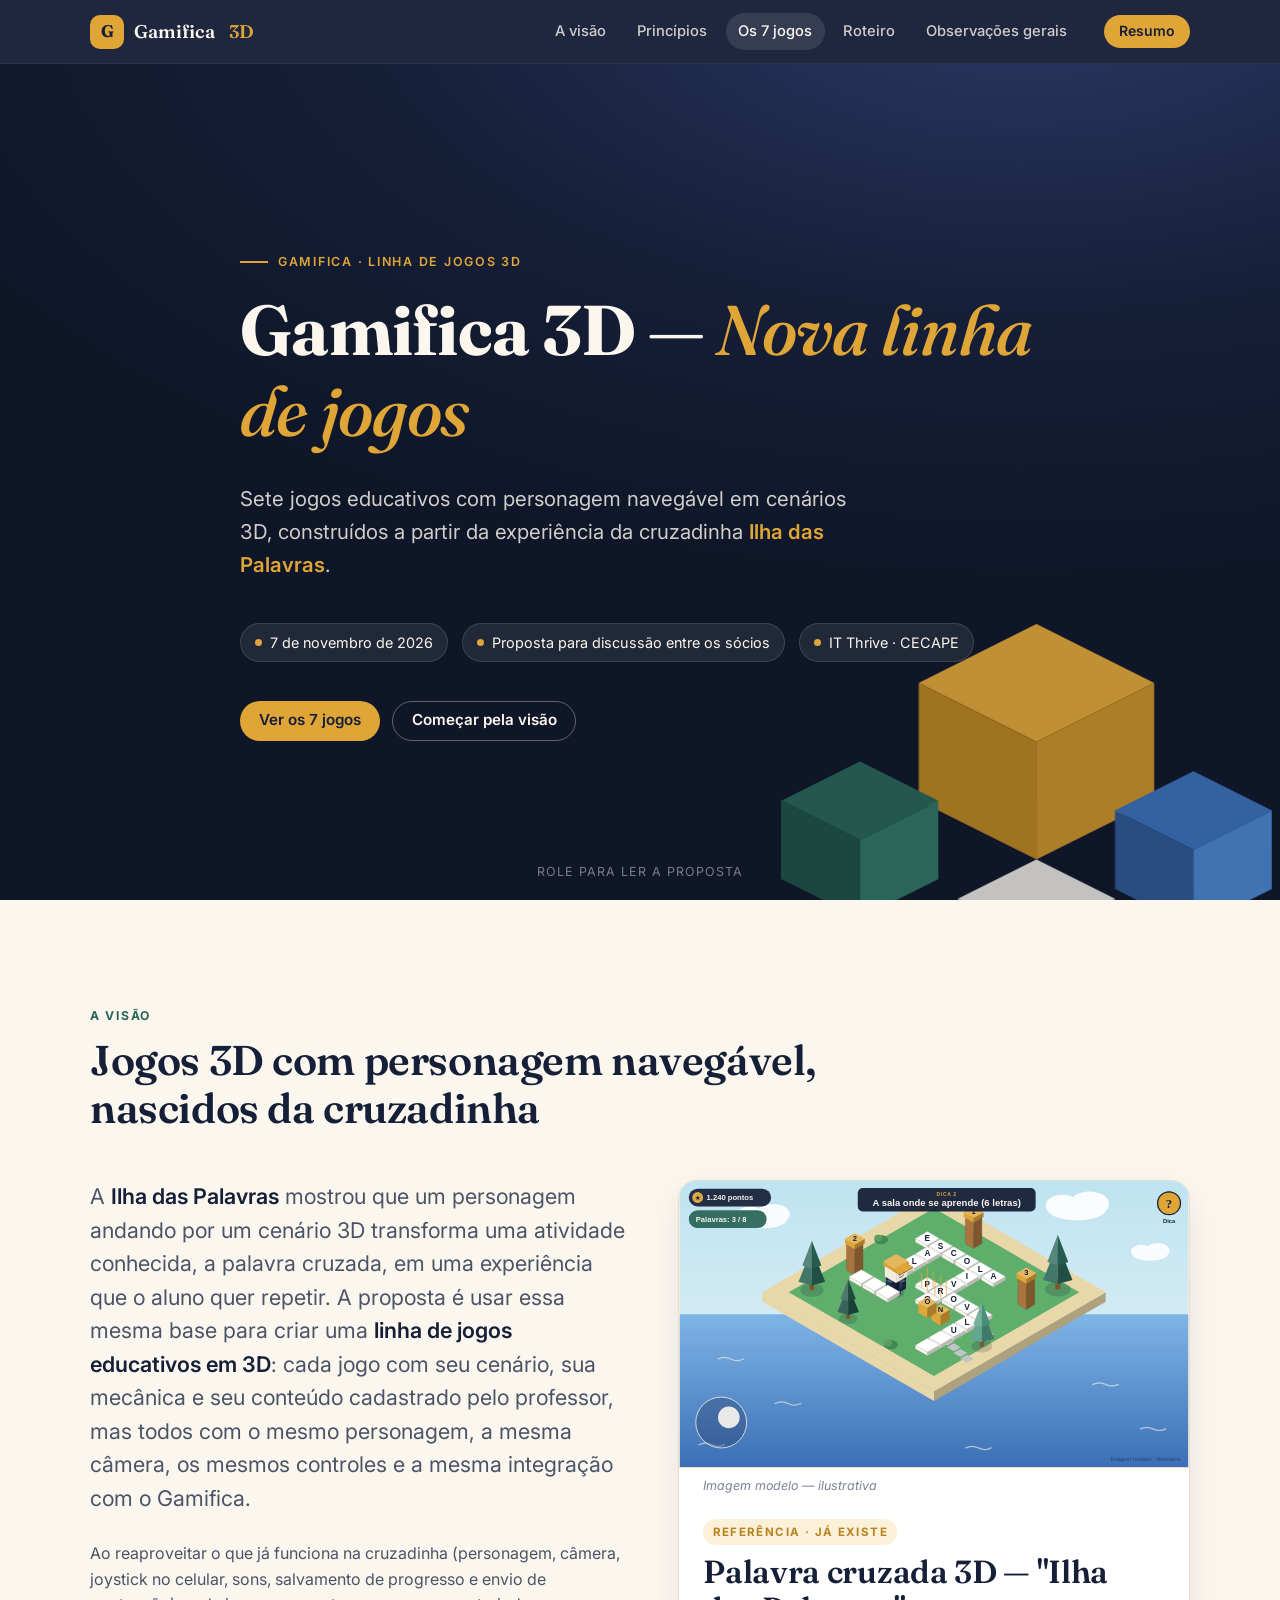
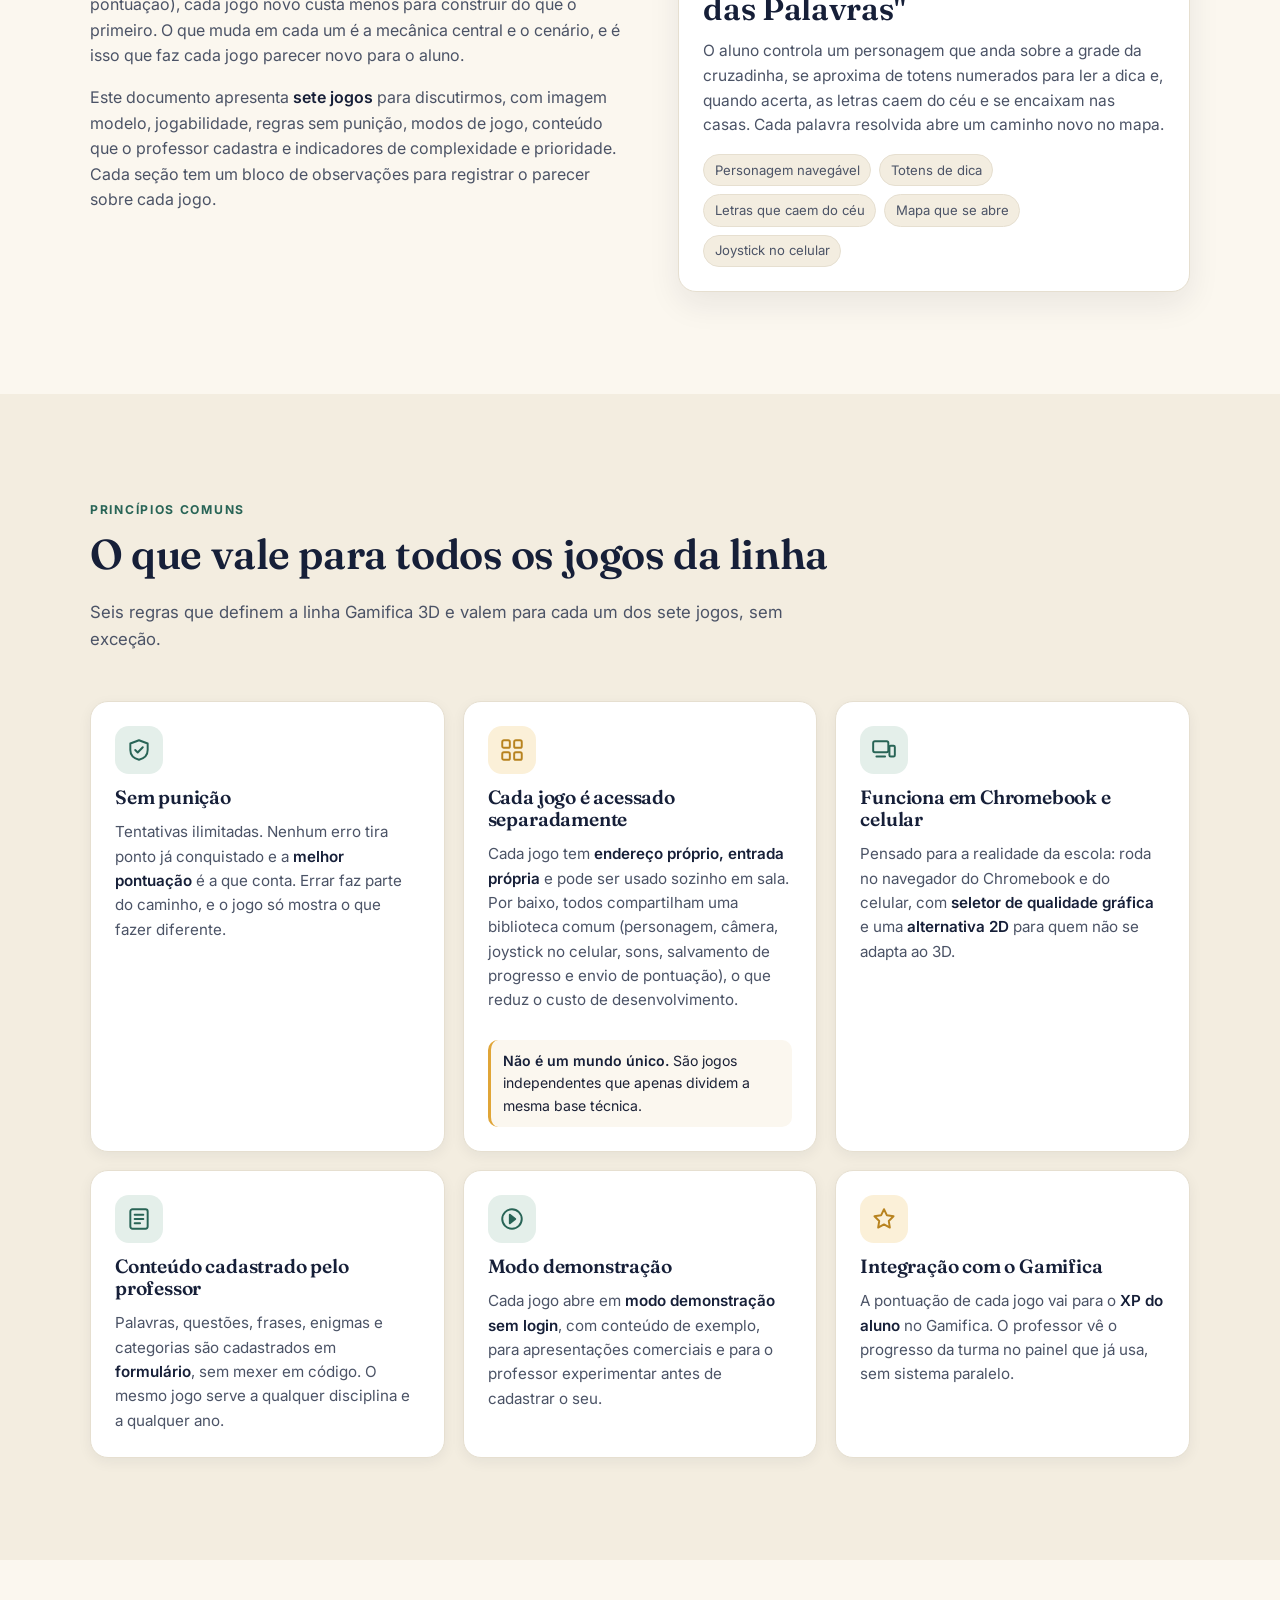
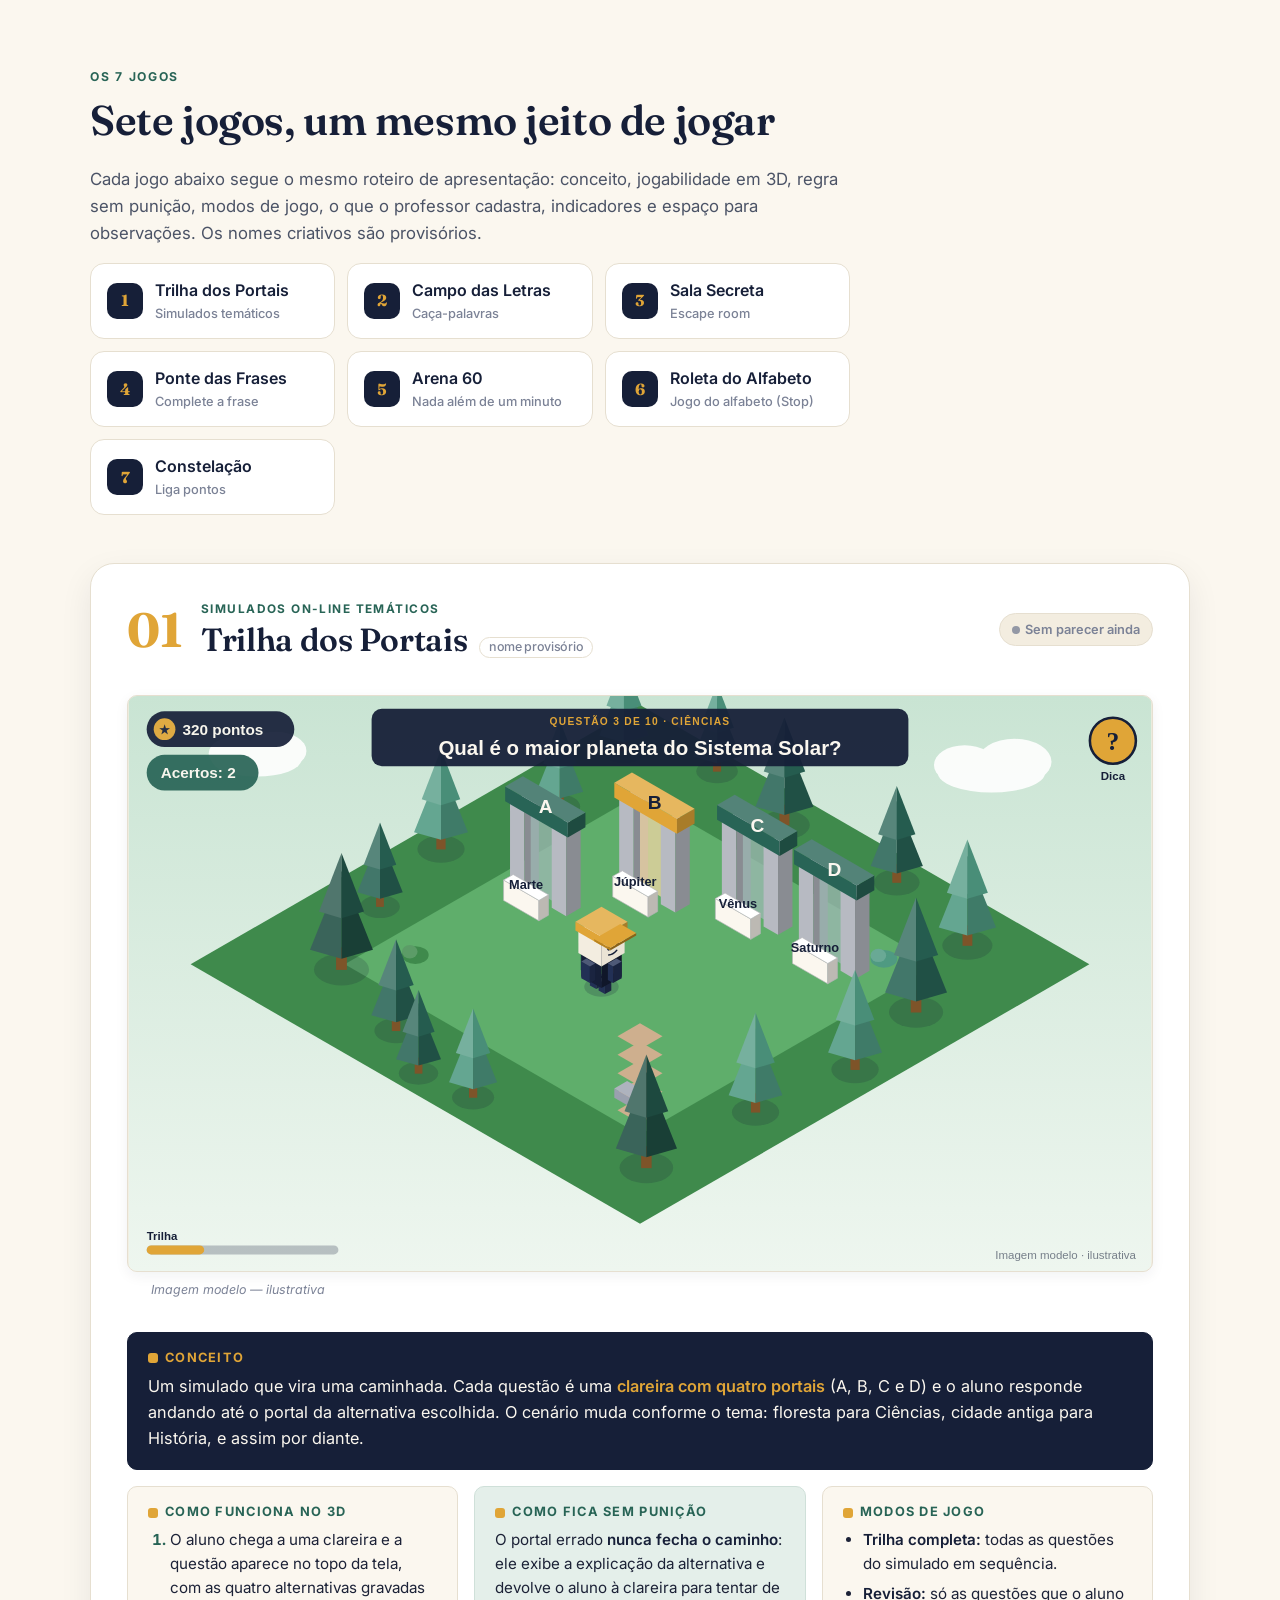
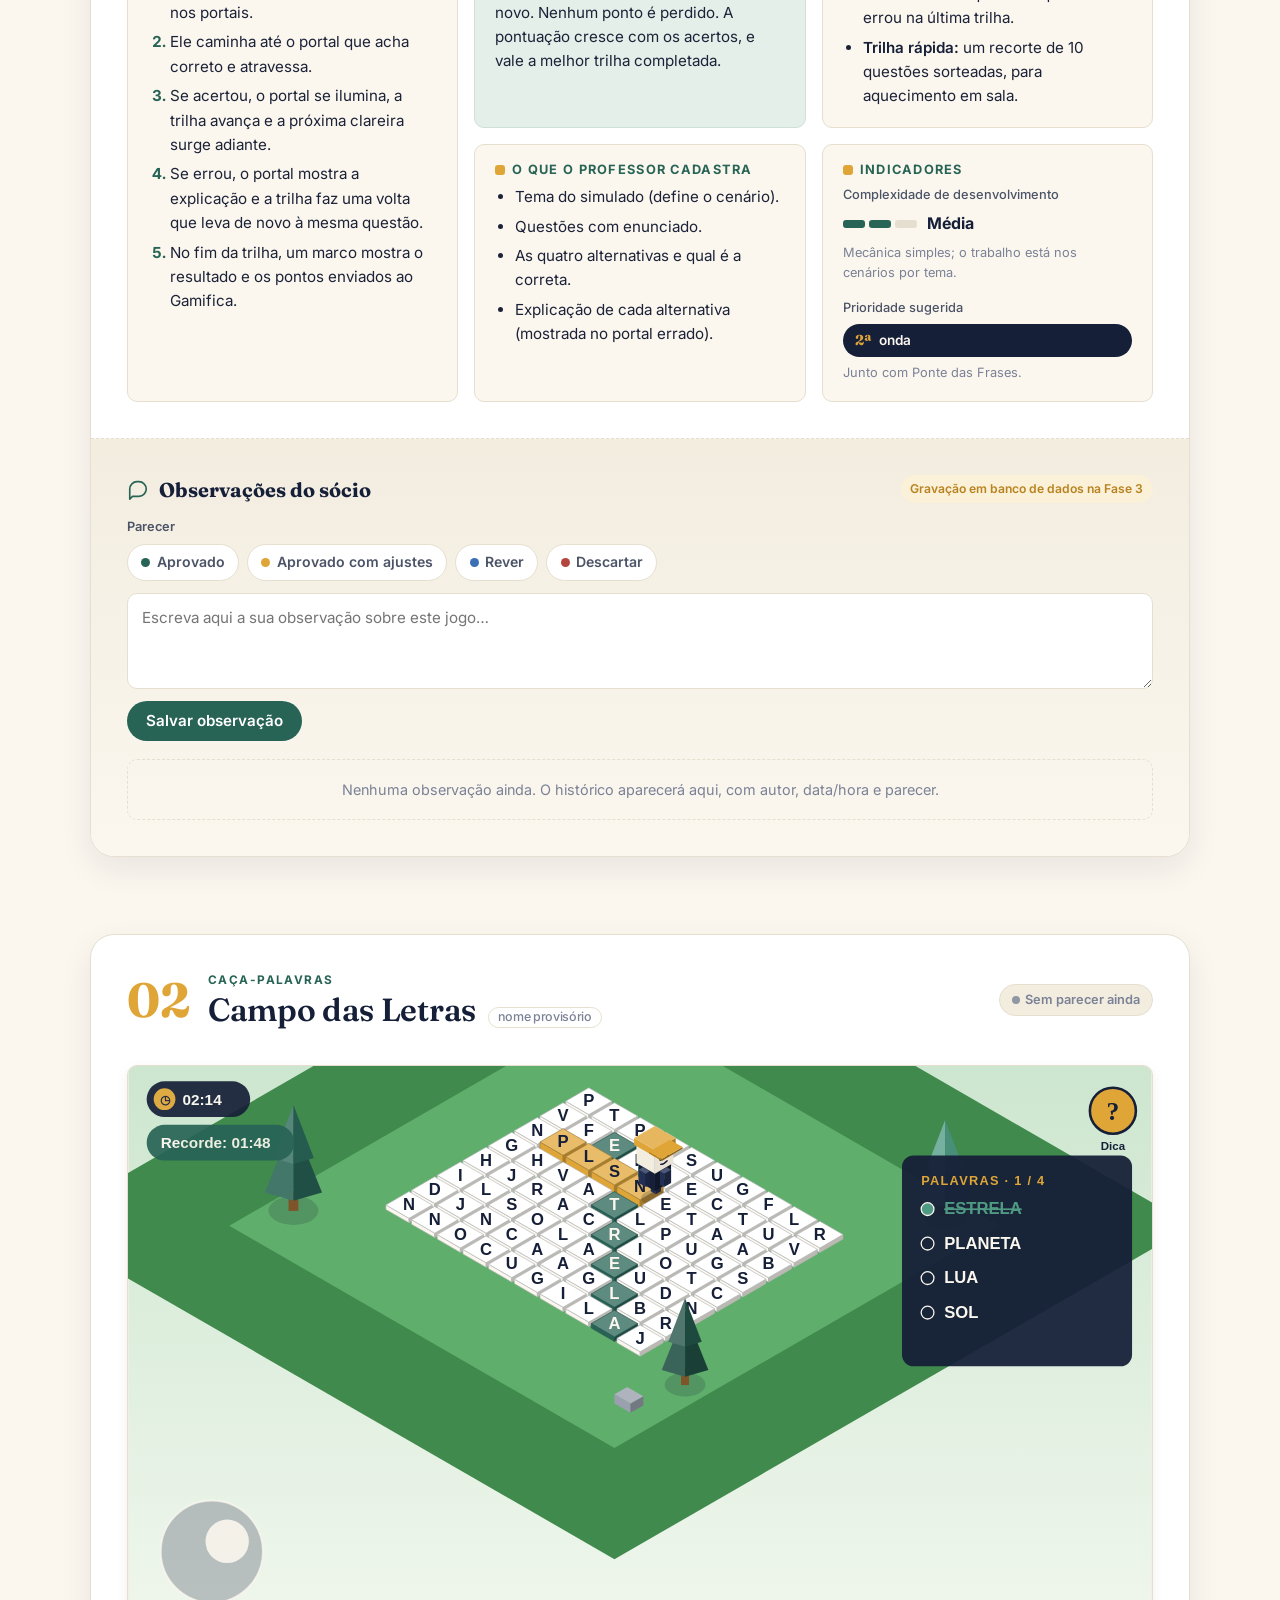
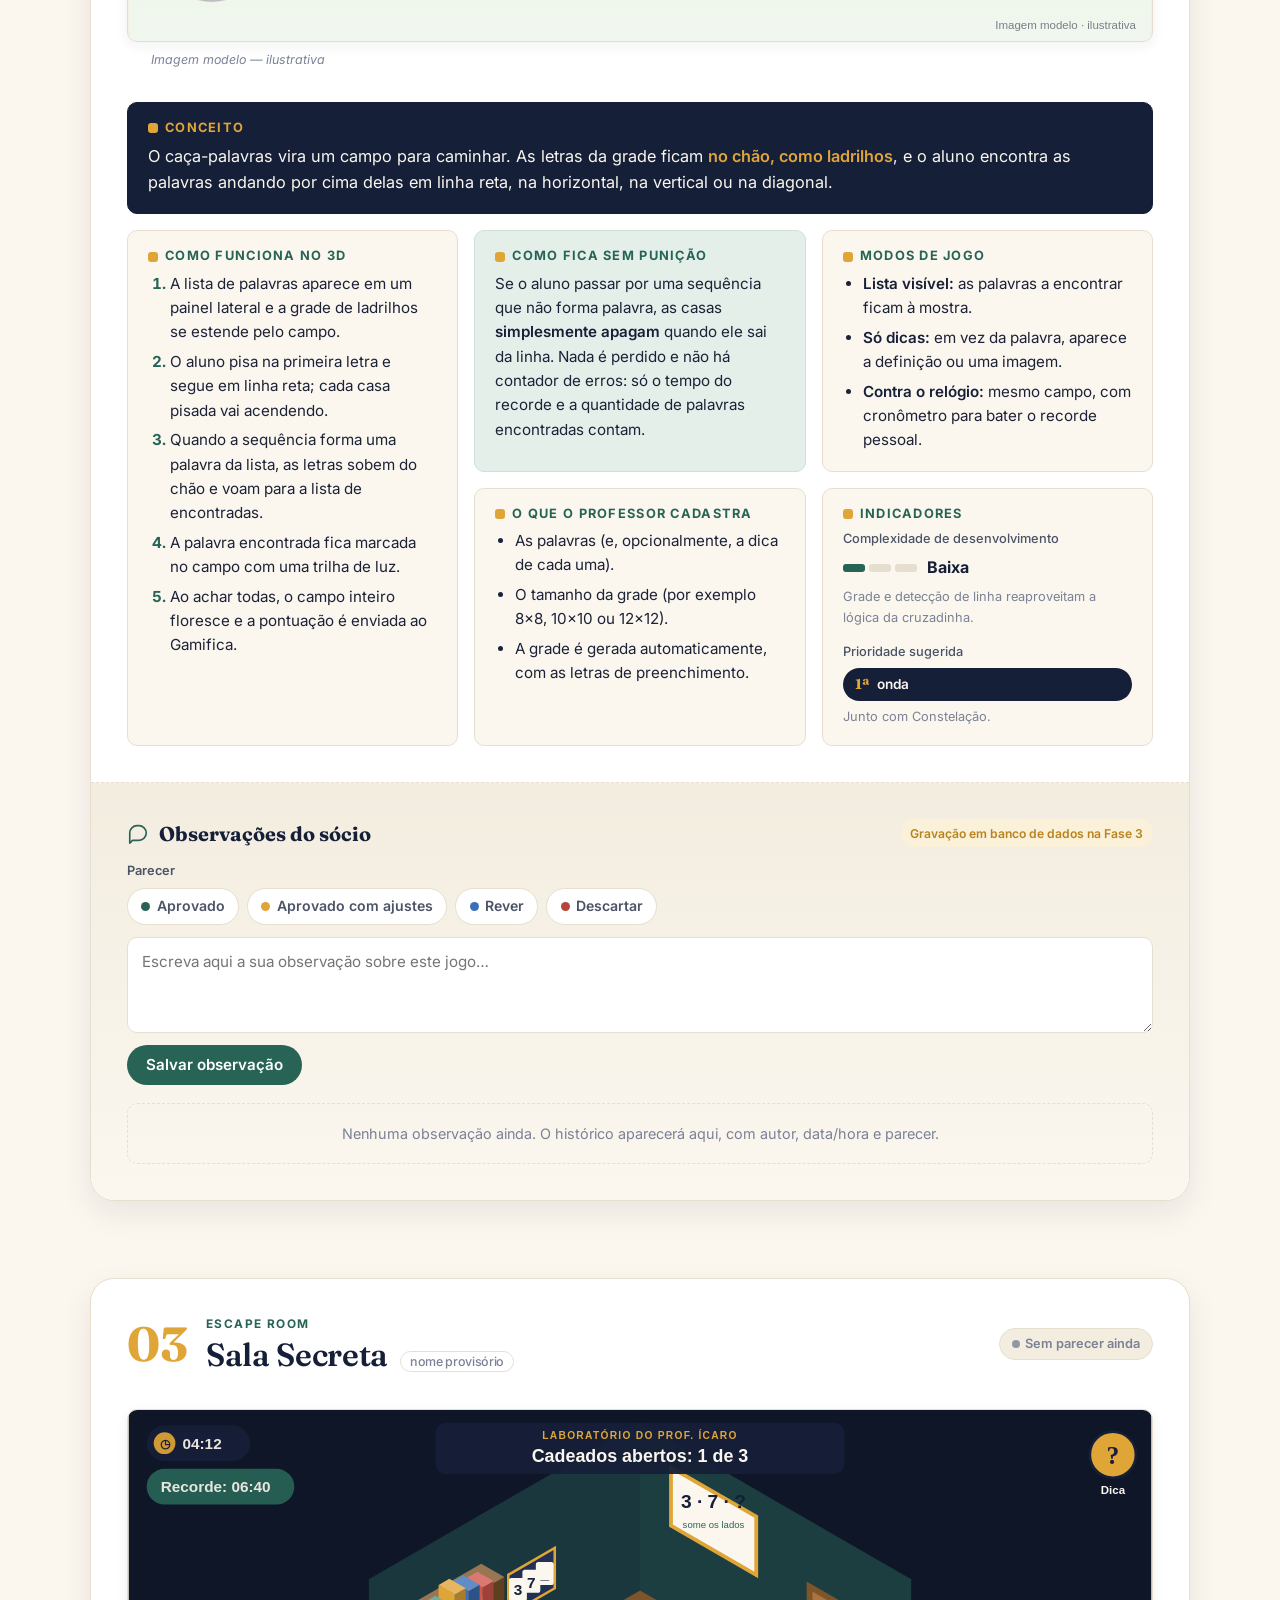
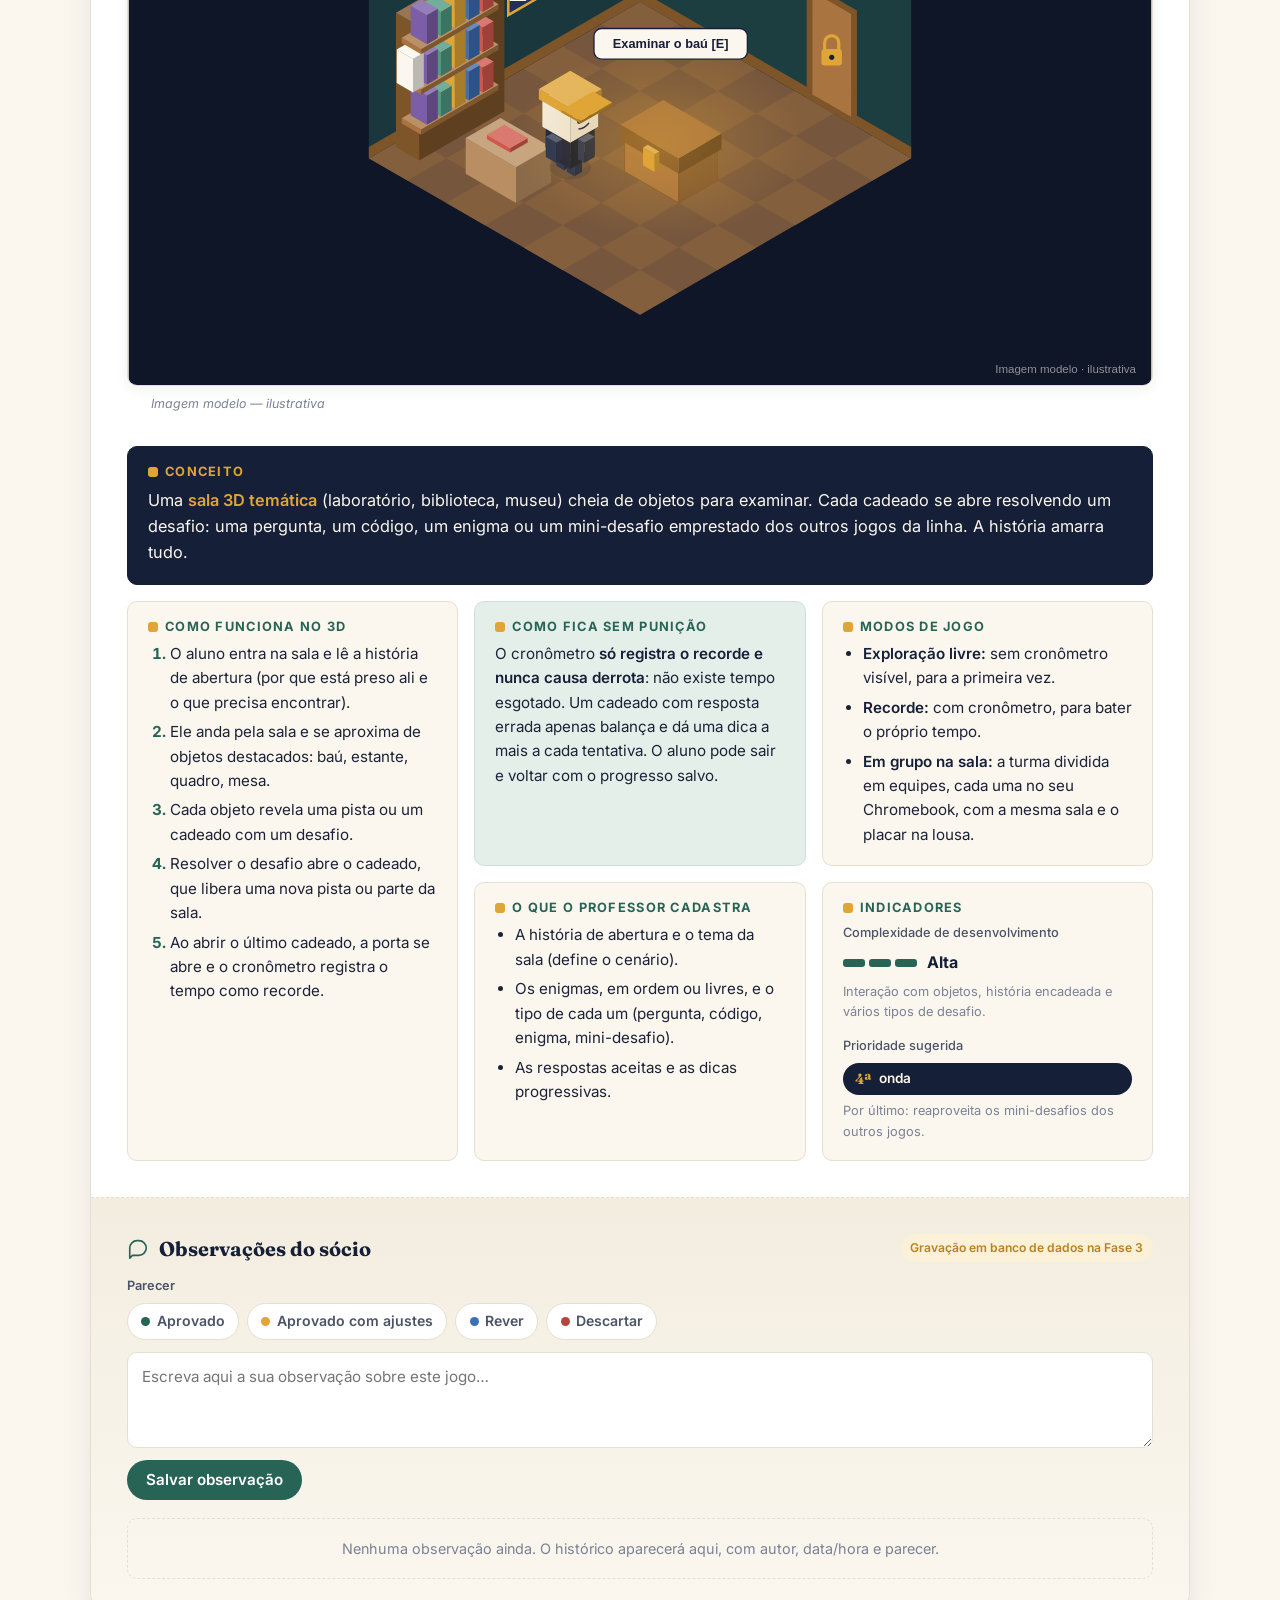
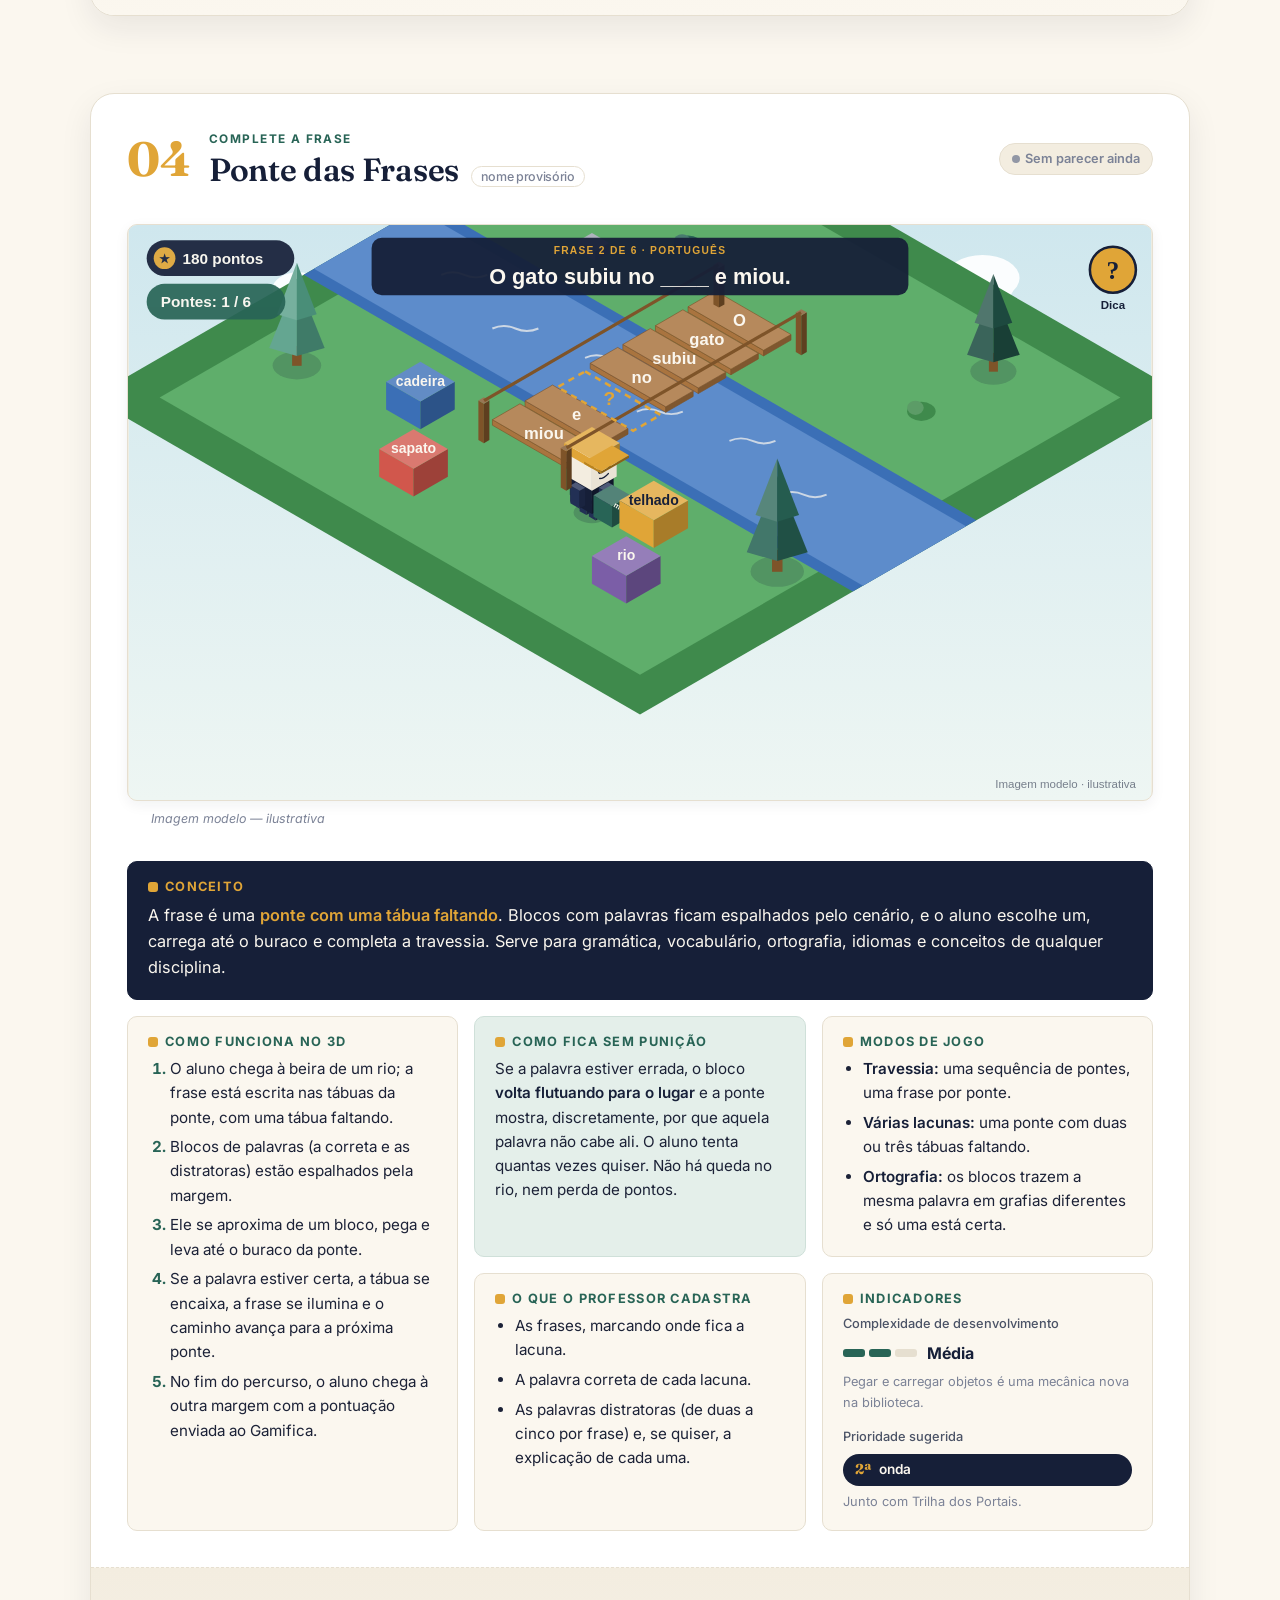
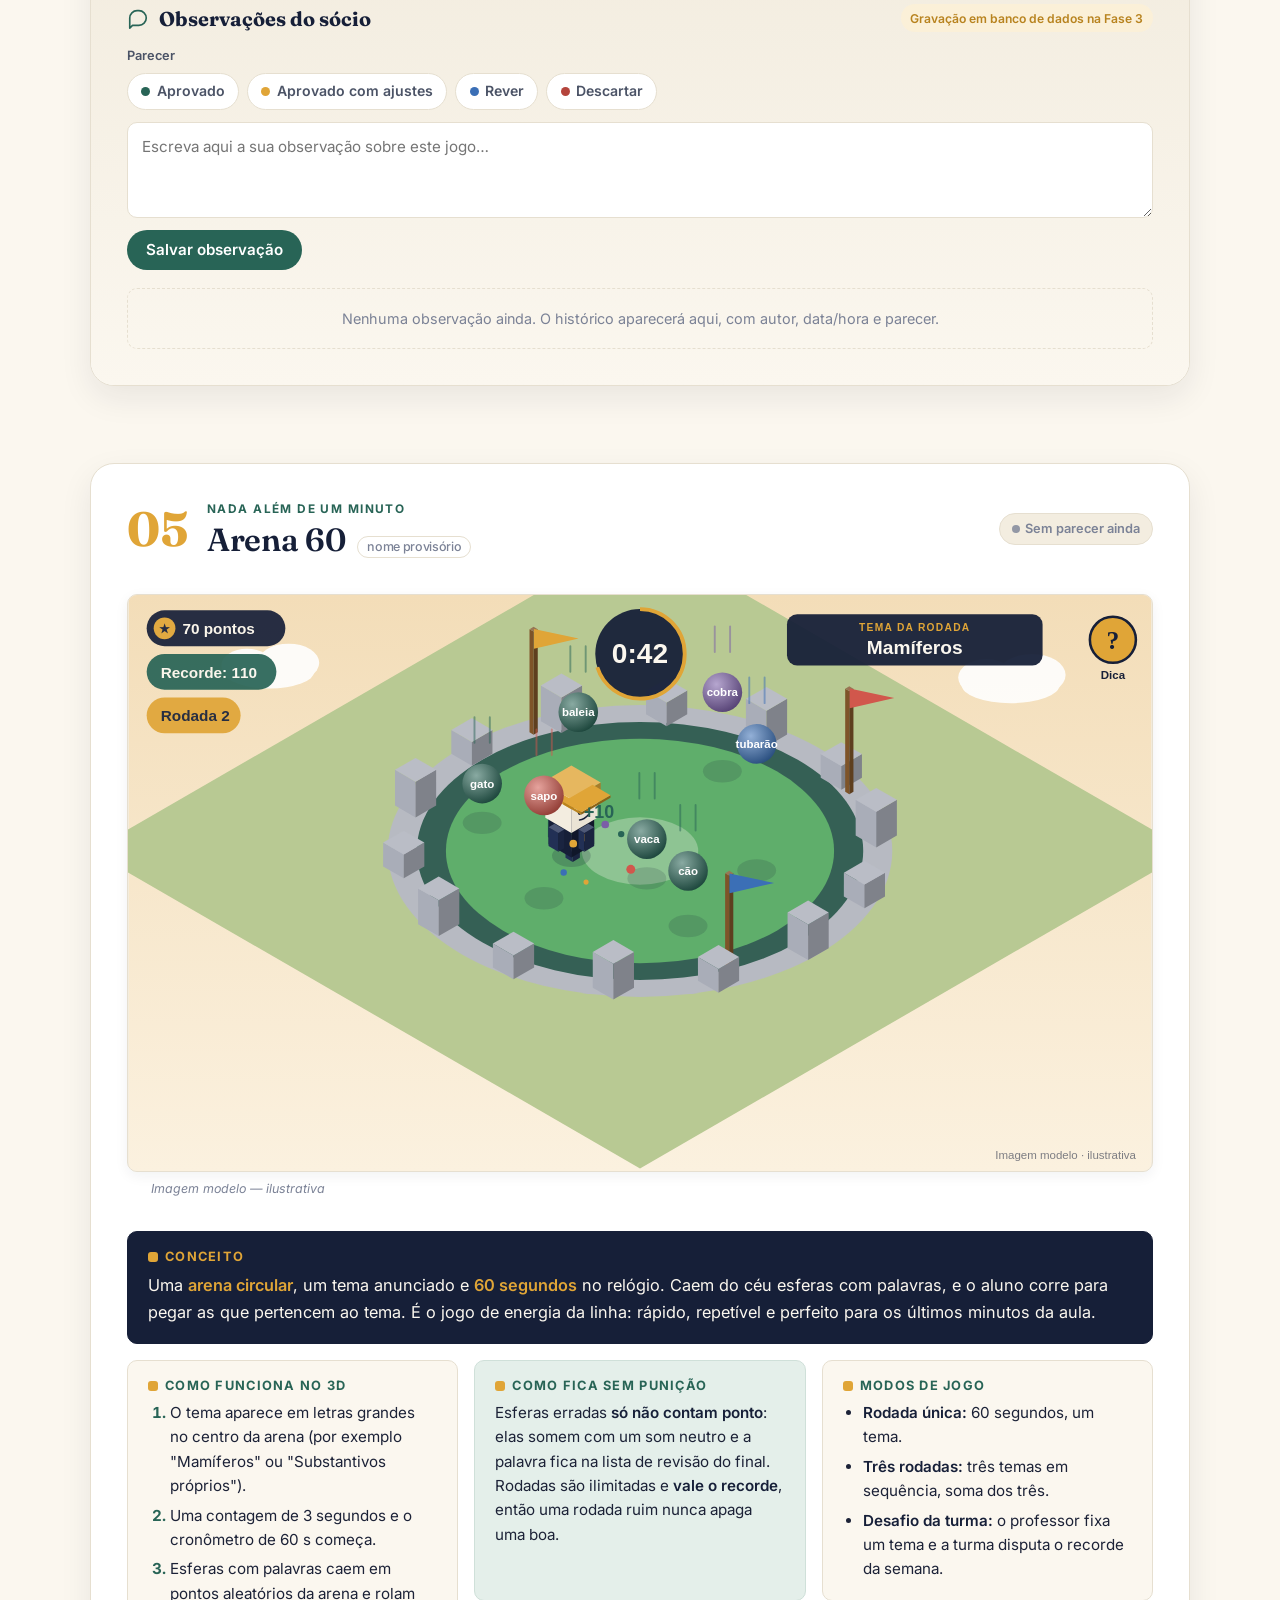
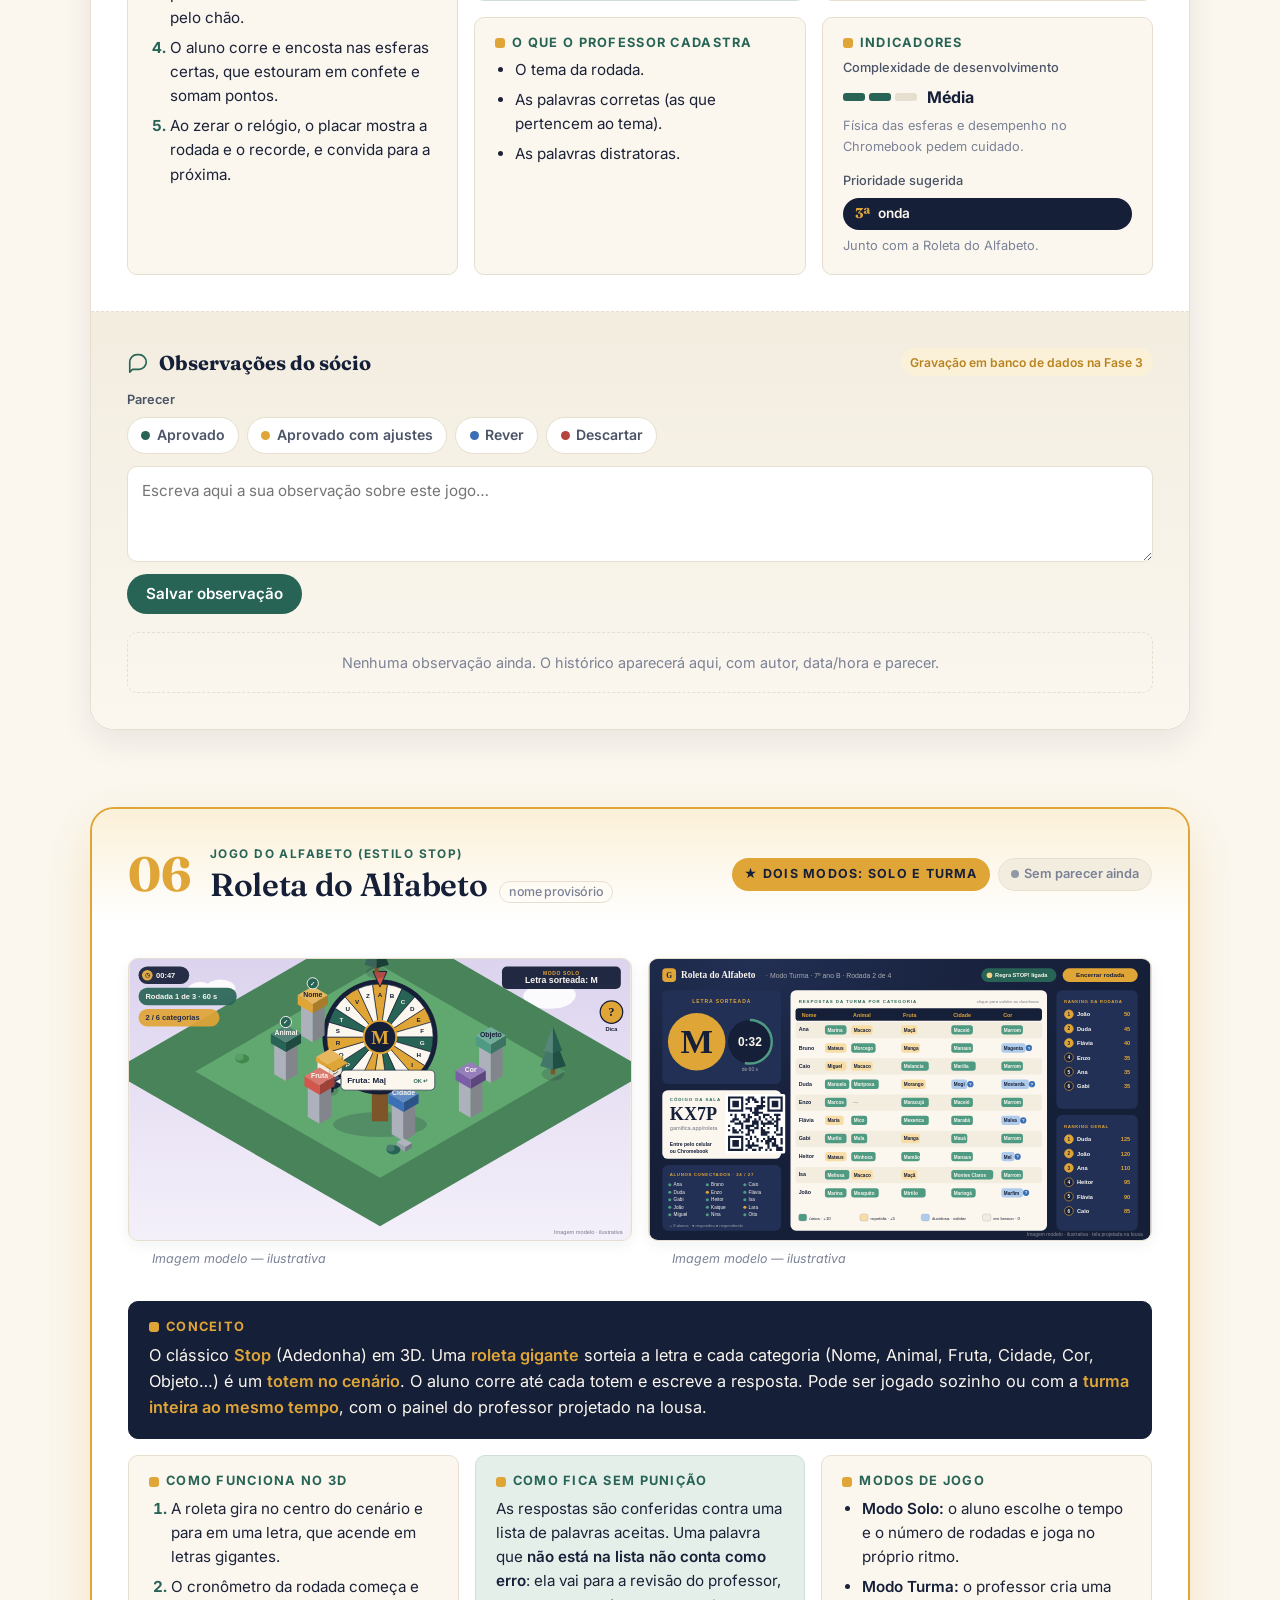
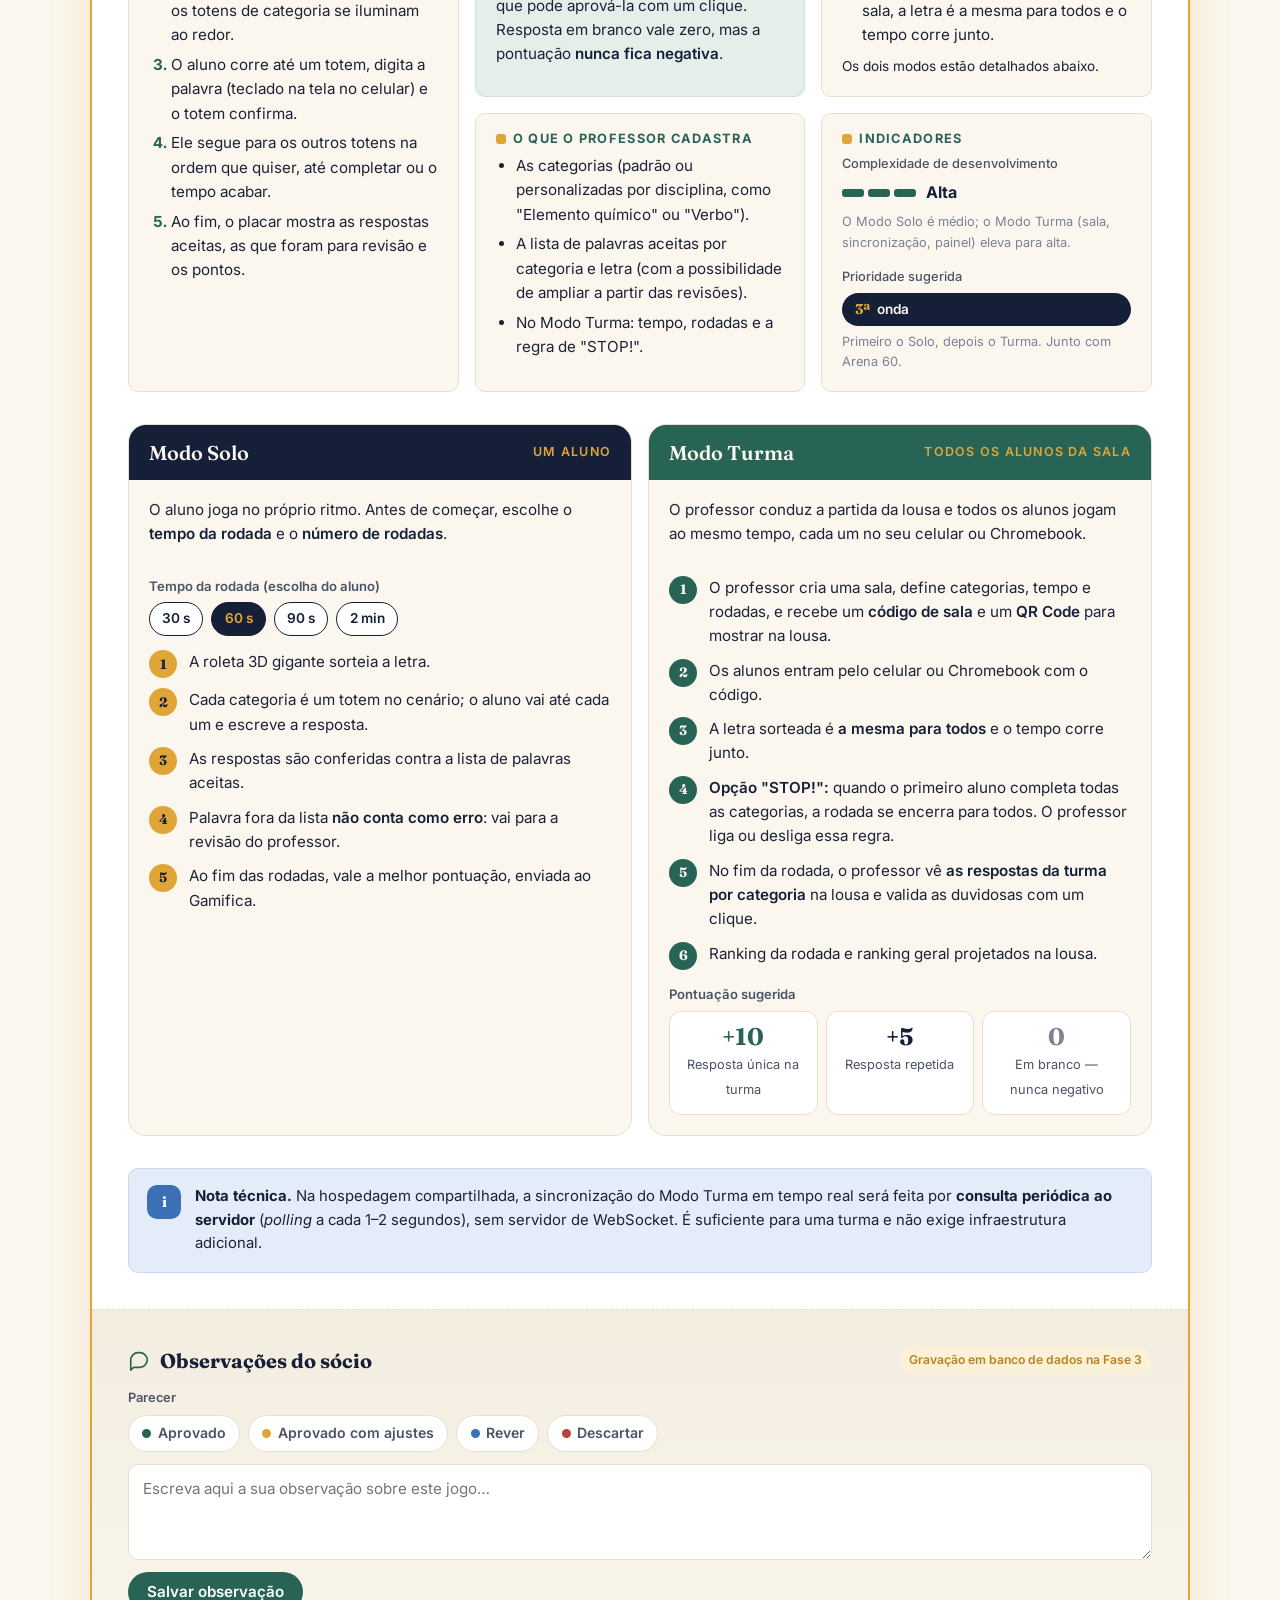
==== commit 6d6b5c3c: "Fase 2: nove imagens modelo em SVG inseridas na página Imagens isométricas low-poly originais em pro" ====
--- a/proposta-jogos/index.html
+++ b/proposta-jogos/index.html
@@ -85,14 +85,7 @@
       <!-- Card de referência: Ilha das Palavras -->
       <article class="card-ref" id="ilha-das-palavras">
         <figure class="modelo">
-          <div class="modelo__placeholder" data-img="ilha-das-palavras.svg">
-            <span>
-              <svg class="ico" viewBox="0 0 24 24" fill="none" stroke="currentColor" stroke-width="1.6" aria-hidden="true"><rect x="3" y="4" width="18" height="16" rx="2"/><circle cx="9" cy="10" r="2"/><path d="m21 16-5-5-8 8"/></svg>
-              Imagem modelo
-              <small>ilha-das-palavras.svg · Fase 2</small>
-            </span>
-          </div>
-          <figcaption>Imagem modelo — ilustrativa</figcaption>
+          <img src="img/ilha-das-palavras.svg" alt="Ilha das Palavras: personagem sobre a grade da cruzadinha 3D numa ilha, totens numerados com dicas e letras caindo do céu" width="1600" height="900" loading="lazy" class="modelo__img" data-lightbox><figcaption>Imagem modelo — ilustrativa</figcaption>
         </figure>
         <div class="card-ref__corpo">
           <span class="card-ref__tag">Referência · já existe</span>
@@ -204,14 +197,7 @@
       </header>
       <div class="jogo__corpo">
         <figure class="modelo">
-          <div class="modelo__placeholder" data-img="trilha-dos-portais.svg">
-            <span>
-              <svg class="ico" viewBox="0 0 24 24" fill="none" stroke="currentColor" stroke-width="1.6" aria-hidden="true"><rect x="3" y="4" width="18" height="16" rx="2"/><circle cx="9" cy="10" r="2"/><path d="m21 16-5-5-8 8"/></svg>
-              Imagem modelo
-              <small>trilha-dos-portais.svg · clareira com 4 portais A/B/C/D e a pergunta no topo · Fase 2</small>
-            </span>
-          </div>
-          <figcaption>Imagem modelo — ilustrativa</figcaption>
+          <img src="img/trilha-dos-portais.svg" alt="Trilha dos Portais: clareira na floresta com quatro portais A, B, C e D e a pergunta no topo da tela" width="1600" height="900" loading="lazy" class="modelo__img" data-lightbox><figcaption>Imagem modelo — ilustrativa</figcaption>
         </figure>
 
         <div class="jogo__grid">
@@ -305,14 +291,7 @@
       </header>
       <div class="jogo__corpo">
         <figure class="modelo">
-          <div class="modelo__placeholder" data-img="campo-das-letras.svg">
-            <span>
-              <svg class="ico" viewBox="0 0 24 24" fill="none" stroke="currentColor" stroke-width="1.6" aria-hidden="true"><rect x="3" y="4" width="18" height="16" rx="2"/><circle cx="9" cy="10" r="2"/><path d="m21 16-5-5-8 8"/></svg>
-              Imagem modelo
-              <small>campo-das-letras.svg · chão de letras com uma palavra acesa sob o personagem · Fase 2</small>
-            </span>
-          </div>
-          <figcaption>Imagem modelo — ilustrativa</figcaption>
+          <img src="img/campo-das-letras.svg" alt="Campo das Letras: chão de ladrilhos com letras, a palavra PLANETA acesa sob o personagem e a lista de palavras ao lado" width="1600" height="900" loading="lazy" class="modelo__img" data-lightbox><figcaption>Imagem modelo — ilustrativa</figcaption>
         </figure>
 
         <div class="jogo__grid">
@@ -405,14 +384,7 @@
       </header>
       <div class="jogo__corpo">
         <figure class="modelo">
-          <div class="modelo__placeholder" data-img="sala-secreta.svg">
-            <span>
-              <svg class="ico" viewBox="0 0 24 24" fill="none" stroke="currentColor" stroke-width="1.6" aria-hidden="true"><rect x="3" y="4" width="18" height="16" rx="2"/><circle cx="9" cy="10" r="2"/><path d="m21 16-5-5-8 8"/></svg>
-              Imagem modelo
-              <small>sala-secreta.svg · sala com baú, cadeado de código, estante e pista na parede · Fase 2</small>
-            </span>
-          </div>
-          <figcaption>Imagem modelo — ilustrativa</figcaption>
+          <img src="img/sala-secreta.svg" alt="Sala Secreta: sala com baú, cadeado de código na parede, estante de livros e pista emoldurada" width="1600" height="900" loading="lazy" class="modelo__img" data-lightbox><figcaption>Imagem modelo — ilustrativa</figcaption>
         </figure>
 
         <div class="jogo__grid">
@@ -505,14 +477,7 @@
       </header>
       <div class="jogo__corpo">
         <figure class="modelo">
-          <div class="modelo__placeholder" data-img="ponte-das-frases.svg">
-            <span>
-              <svg class="ico" viewBox="0 0 24 24" fill="none" stroke="currentColor" stroke-width="1.6" aria-hidden="true"><rect x="3" y="4" width="18" height="16" rx="2"/><circle cx="9" cy="10" r="2"/><path d="m21 16-5-5-8 8"/></svg>
-              Imagem modelo
-              <small>ponte-das-frases.svg · ponte com uma tábua faltando e blocos de palavras ao redor · Fase 2</small>
-            </span>
-          </div>
-          <figcaption>Imagem modelo — ilustrativa</figcaption>
+          <img src="img/ponte-das-frases.svg" alt="Ponte das Frases: ponte com uma tábua faltando sobre o rio e blocos de palavras espalhados na margem" width="1600" height="900" loading="lazy" class="modelo__img" data-lightbox><figcaption>Imagem modelo — ilustrativa</figcaption>
         </figure>
 
         <div class="jogo__grid">
@@ -605,14 +570,7 @@
       </header>
       <div class="jogo__corpo">
         <figure class="modelo">
-          <div class="modelo__placeholder" data-img="arena-60.svg">
-            <span>
-              <svg class="ico" viewBox="0 0 24 24" fill="none" stroke="currentColor" stroke-width="1.6" aria-hidden="true"><rect x="3" y="4" width="18" height="16" rx="2"/><circle cx="9" cy="10" r="2"/><path d="m21 16-5-5-8 8"/></svg>
-              Imagem modelo
-              <small>arena-60.svg · arena circular, esferas caindo com palavras, cronômetro grande · Fase 2</small>
-            </span>
-          </div>
-          <figcaption>Imagem modelo — ilustrativa</figcaption>
+          <img src="img/arena-60.svg" alt="Arena 60: arena circular com esferas de palavras caindo e um cronômetro grande" width="1600" height="900" loading="lazy" class="modelo__img" data-lightbox><figcaption>Imagem modelo — ilustrativa</figcaption>
         </figure>
 
         <div class="jogo__grid">
@@ -711,24 +669,10 @@
         <!-- Duas imagens modelo -->
         <div class="modos-duo">
           <figure class="modelo">
-            <div class="modelo__placeholder" data-img="roleta-solo.svg">
-              <span>
-                <svg class="ico" viewBox="0 0 24 24" fill="none" stroke="currentColor" stroke-width="1.6" aria-hidden="true"><rect x="3" y="4" width="18" height="16" rx="2"/><circle cx="9" cy="10" r="2"/><path d="m21 16-5-5-8 8"/></svg>
-                Imagem modelo · tela do aluno (Modo Solo)
-                <small>roleta-solo.svg · roleta gigante com a letra sorteada e totens de categorias · Fase 2</small>
-              </span>
-            </div>
-            <figcaption>Imagem modelo — ilustrativa</figcaption>
+            <img src="img/roleta-solo.svg" alt="Roleta do Alfabeto, Modo Solo: roleta gigante com a letra M sorteada e totens de categorias ao redor" width="1600" height="900" loading="lazy" class="modelo__img" data-lightbox><figcaption>Imagem modelo — ilustrativa</figcaption>
           </figure>
           <figure class="modelo">
-            <div class="modelo__placeholder" data-img="roleta-turma-professor.svg">
-              <span>
-                <svg class="ico" viewBox="0 0 24 24" fill="none" stroke="currentColor" stroke-width="1.6" aria-hidden="true"><rect x="3" y="4" width="18" height="16" rx="2"/><circle cx="9" cy="10" r="2"/><path d="m21 16-5-5-8 8"/></svg>
-                Imagem modelo · painel do professor na lousa (Modo Turma)
-                <small>roleta-turma-professor.svg · letra, cronômetro, alunos conectados, código/QR e respostas por categoria · Fase 2</small>
-              </span>
-            </div>
-            <figcaption>Imagem modelo — ilustrativa</figcaption>
+            <img src="img/roleta-turma-professor.svg" alt="Painel do professor no Modo Turma: letra sorteada, cronômetro, código da sala com QR Code, alunos conectados, respostas por categoria e ranking" width="1600" height="900" loading="lazy" class="modelo__img" data-lightbox><figcaption>Imagem modelo — ilustrativa</figcaption>
           </figure>
         </div>
 
@@ -871,14 +815,7 @@
       </header>
       <div class="jogo__corpo">
         <figure class="modelo">
-          <div class="modelo__placeholder" data-img="constelacao.svg">
-            <span>
-              <svg class="ico" viewBox="0 0 24 24" fill="none" stroke="currentColor" stroke-width="1.6" aria-hidden="true"><rect x="3" y="4" width="18" height="16" rx="2"/><circle cx="9" cy="10" r="2"/><path d="m21 16-5-5-8 8"/></svg>
-              Imagem modelo
-              <small>constelacao.svg · pilares de luz ligados por rastro, revelando uma figura · Fase 2</small>
-            </span>
-          </div>
-          <figcaption>Imagem modelo — ilustrativa</figcaption>
+          <img src="img/constelacao.svg" alt="Constelação: pilares de luz numerados ligados por um rastro luminoso, revelando a figura do Cruzeiro do Sul" width="1600" height="900" loading="lazy" class="modelo__img" data-lightbox><figcaption>Imagem modelo — ilustrativa</figcaption>
         </figure>
 
         <div class="jogo__grid">
--- a/proposta-jogos/css/estilo.css
+++ b/proposta-jogos/css/estilo.css
@@ -261,12 +261,24 @@
 .modelo__placeholder span { font-weight: 600; font-size: 1rem; line-height: 1.4; }
 .modelo__placeholder small { display: block; font-weight: 500; color: #7A7873; font-size: .8rem; margin-top: .4em; }
 .modelo__placeholder .ico { width: 44px; height: 44px; margin: 0 auto 10px; color: #8C887F; }
+.modelo__img {
+  width: 100%; height: auto; aspect-ratio: 16 / 9; display: block;
+  border-radius: var(--raio-p); border: 1px solid var(--linha); background: var(--papel-2);
+  box-shadow: var(--sombra-leve); cursor: zoom-in;
+}
+.card-ref .modelo__img { border-radius: 0; border: 0; border-bottom: 1px solid var(--linha); box-shadow: none; }
 .modelo figcaption {
   font-size: .78rem; color: var(--mudo); margin-top: .6em; text-align: center;
   font-style: italic;
 }
 .card-ref .modelo__placeholder { border-radius: 0; border: 0; border-bottom: 1.5px dashed #ABA69B; }
-.card-ref .modelo figcaption { padding: 0 24px; text-align: left; }
+.card-ref .modelo__img {
+  width: 100%; height: auto; aspect-ratio: 16 / 9; display: block;
+  border-radius: var(--raio-p); border: 1px solid var(--linha); background: var(--papel-2);
+  box-shadow: var(--sombra-leve); cursor: zoom-in;
+}
+.card-ref .modelo__img { border-radius: 0; border: 0; border-bottom: 1px solid var(--linha); box-shadow: none; }
+.modelo figcaption { padding: 0 24px; text-align: left; }
 
 /* ---------- Princípios ---------- */
 .principios {
